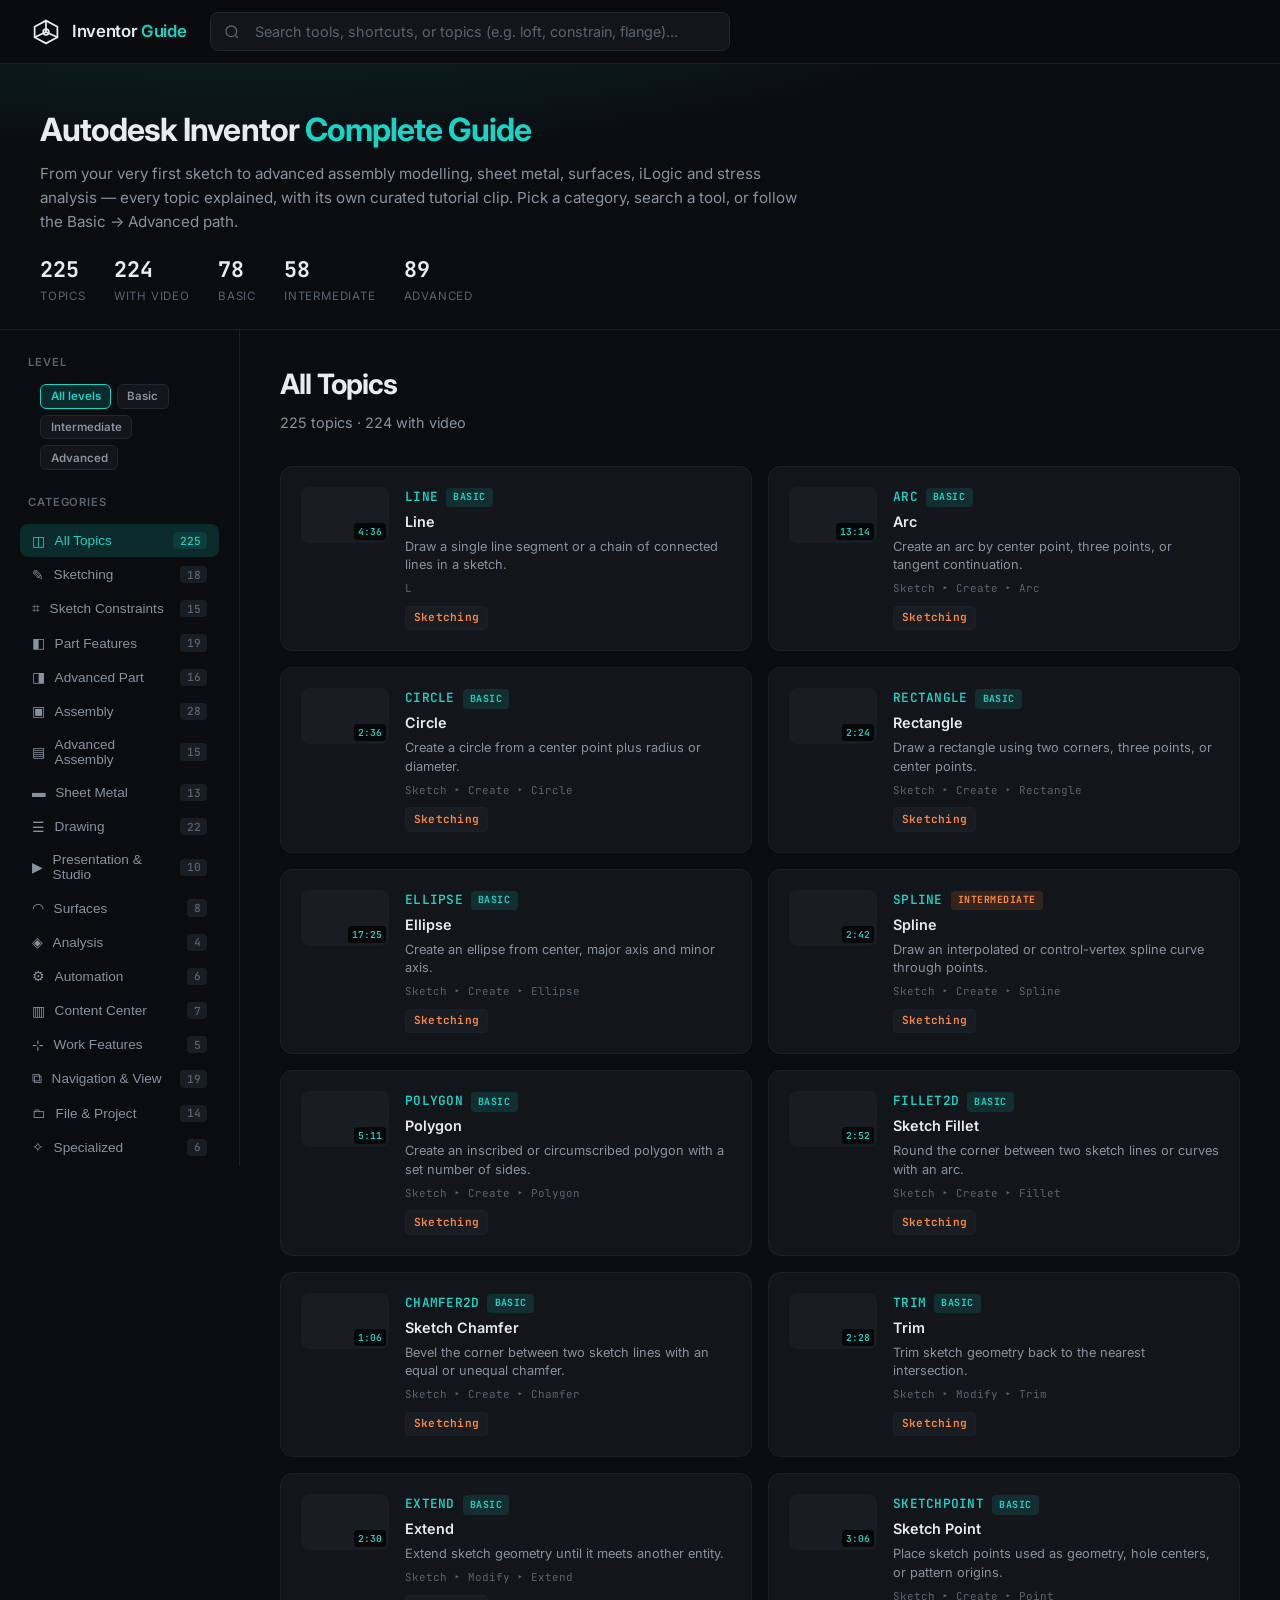
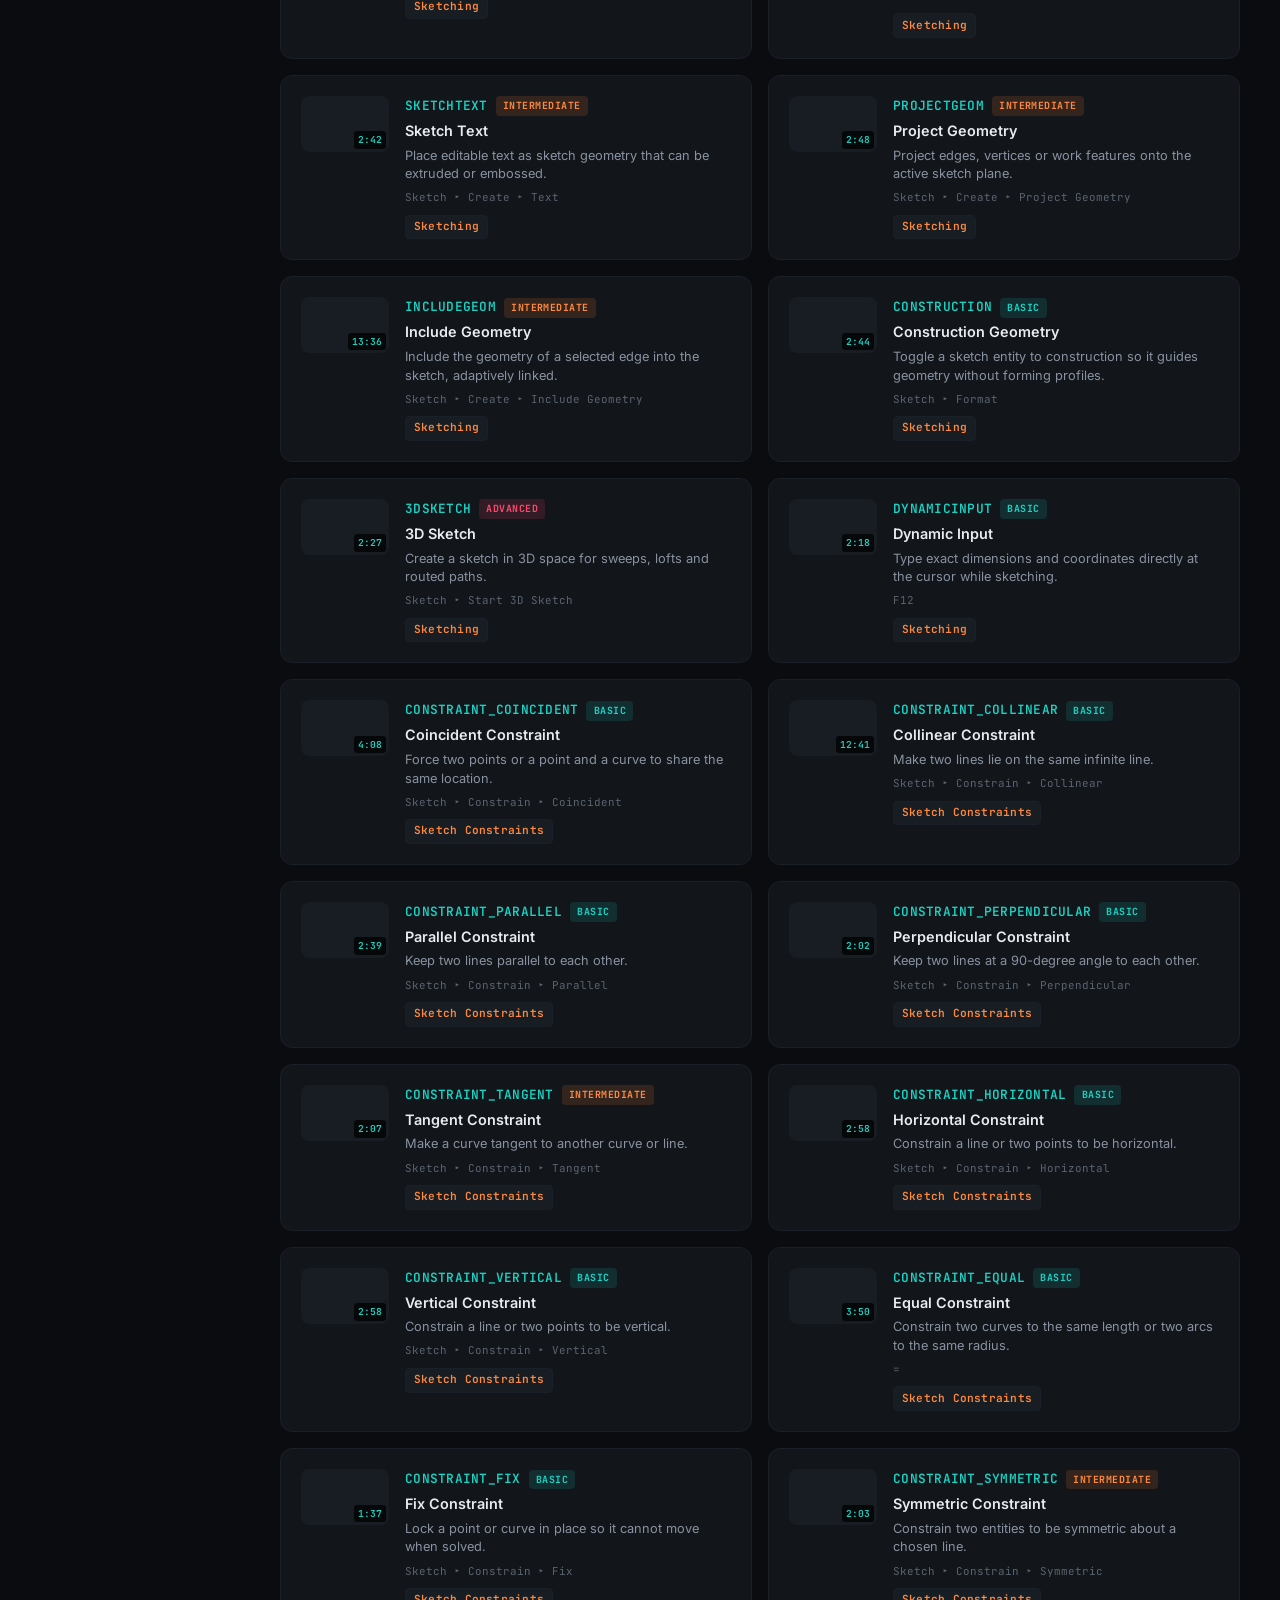
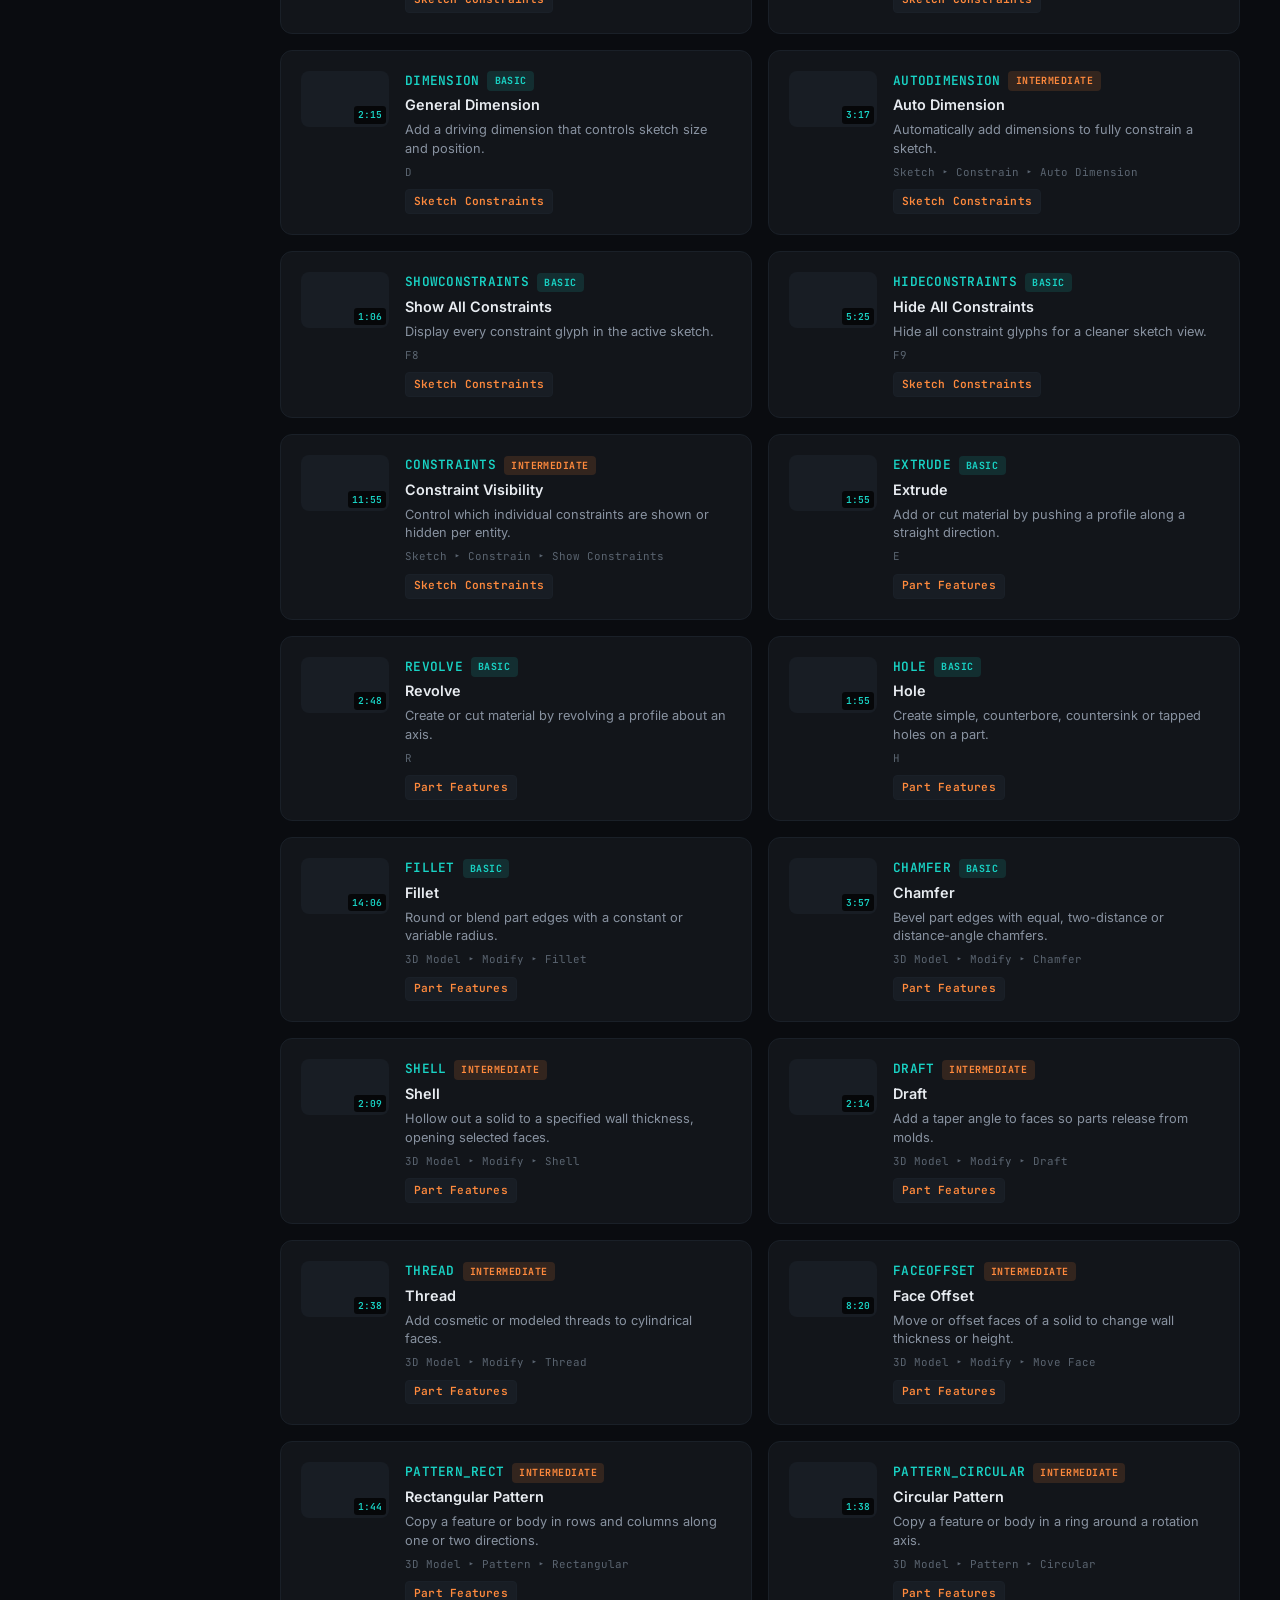
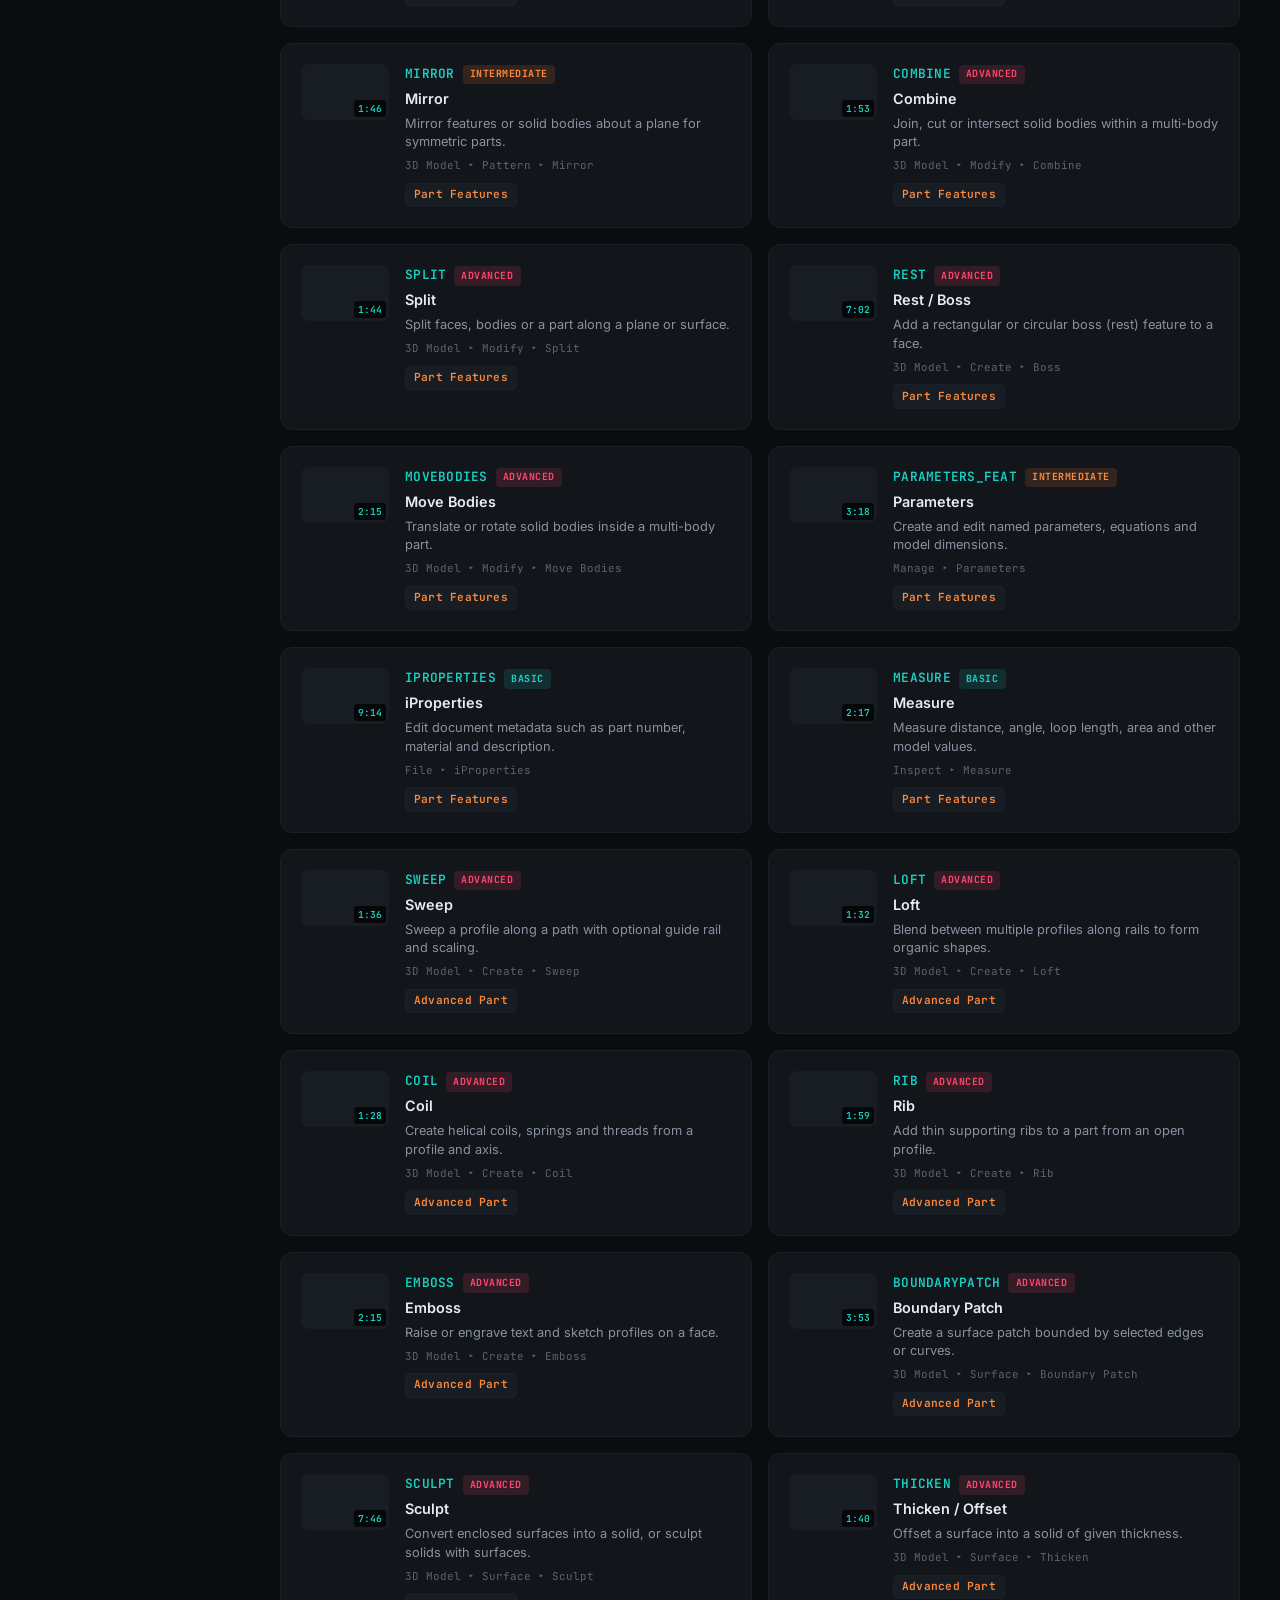
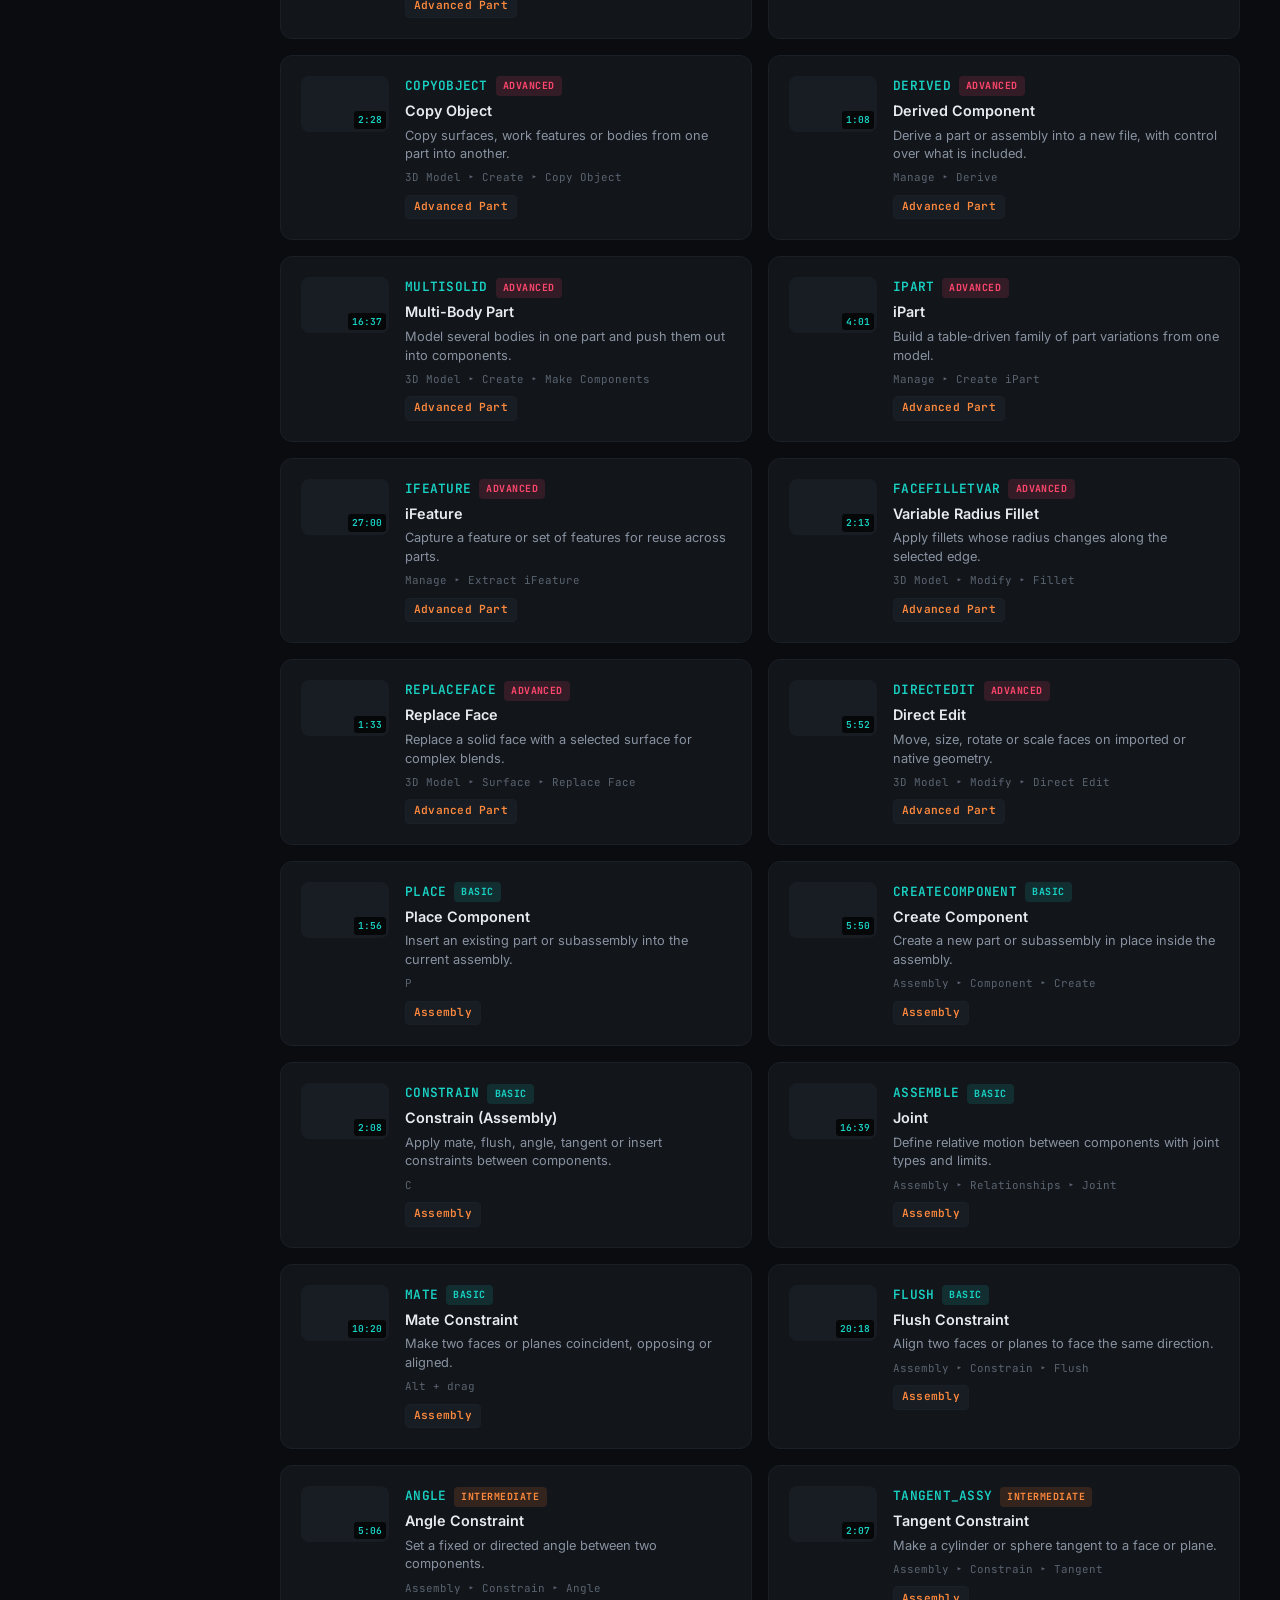
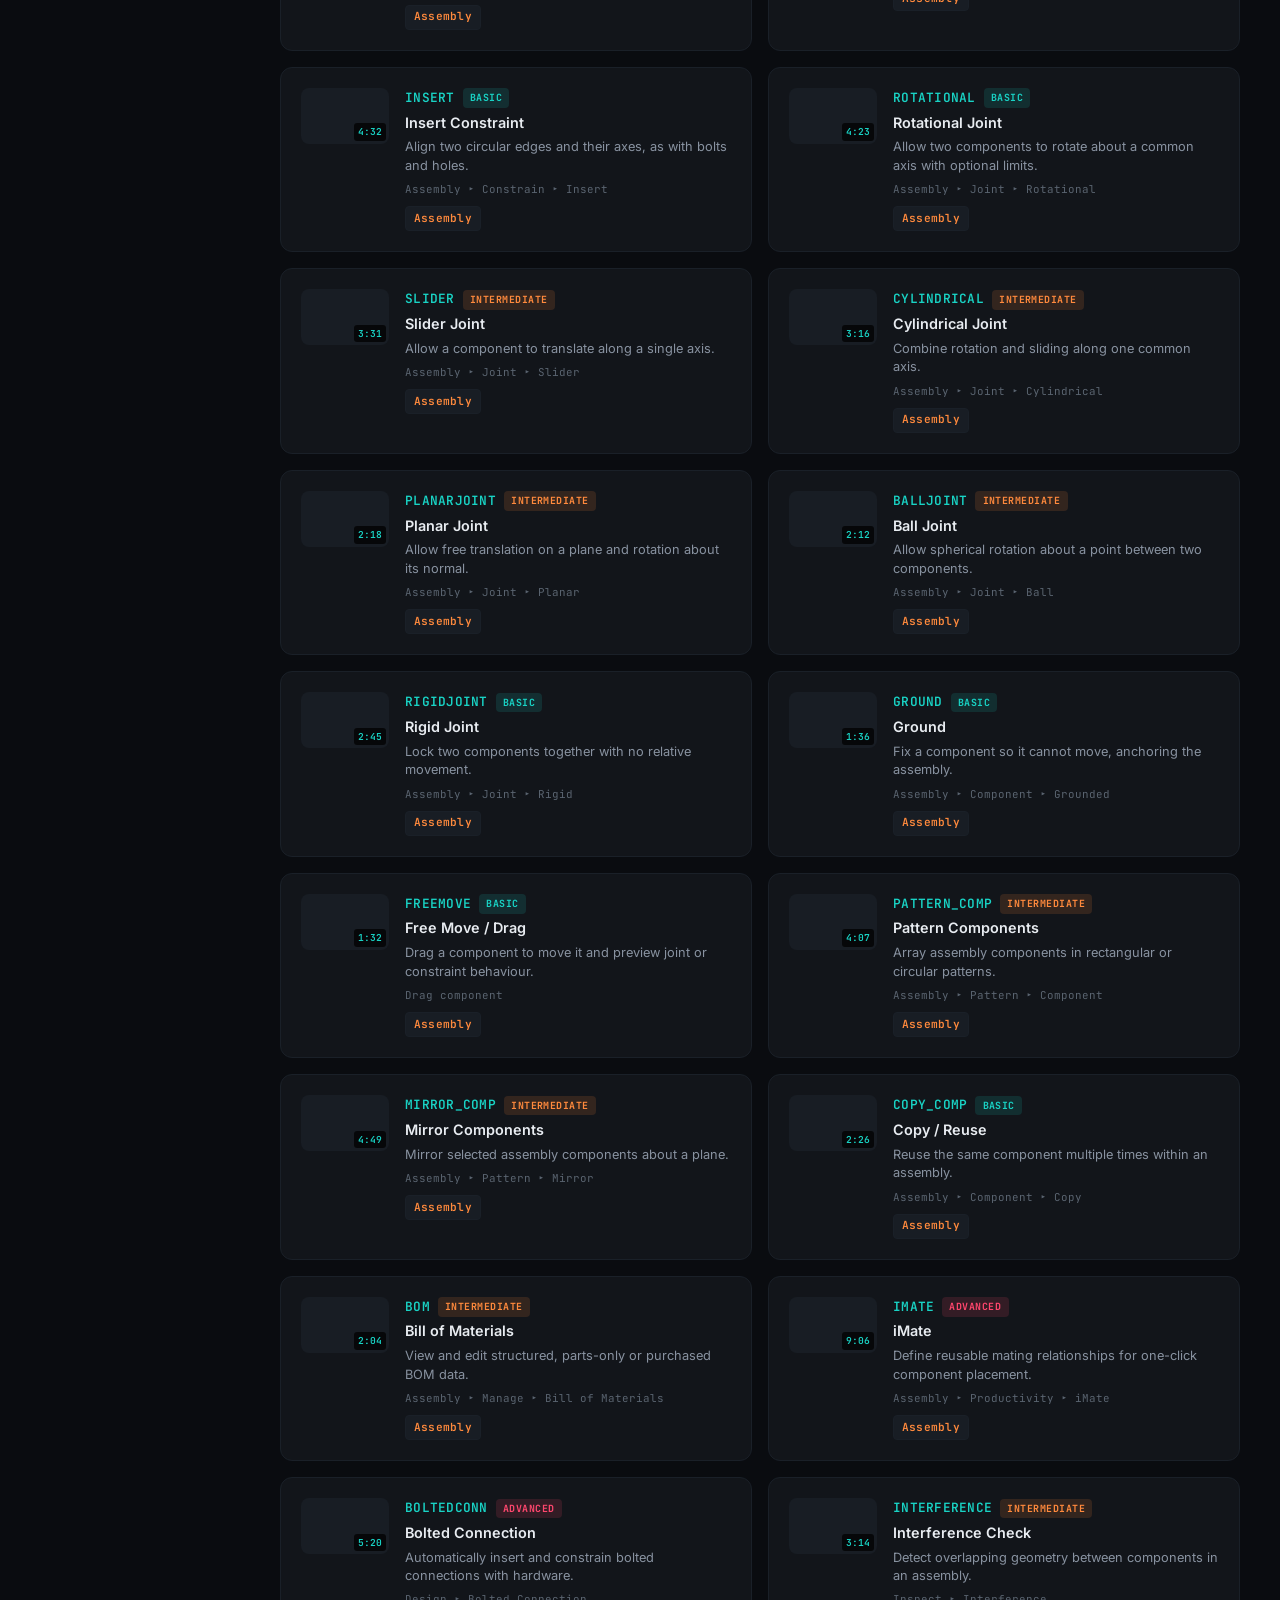
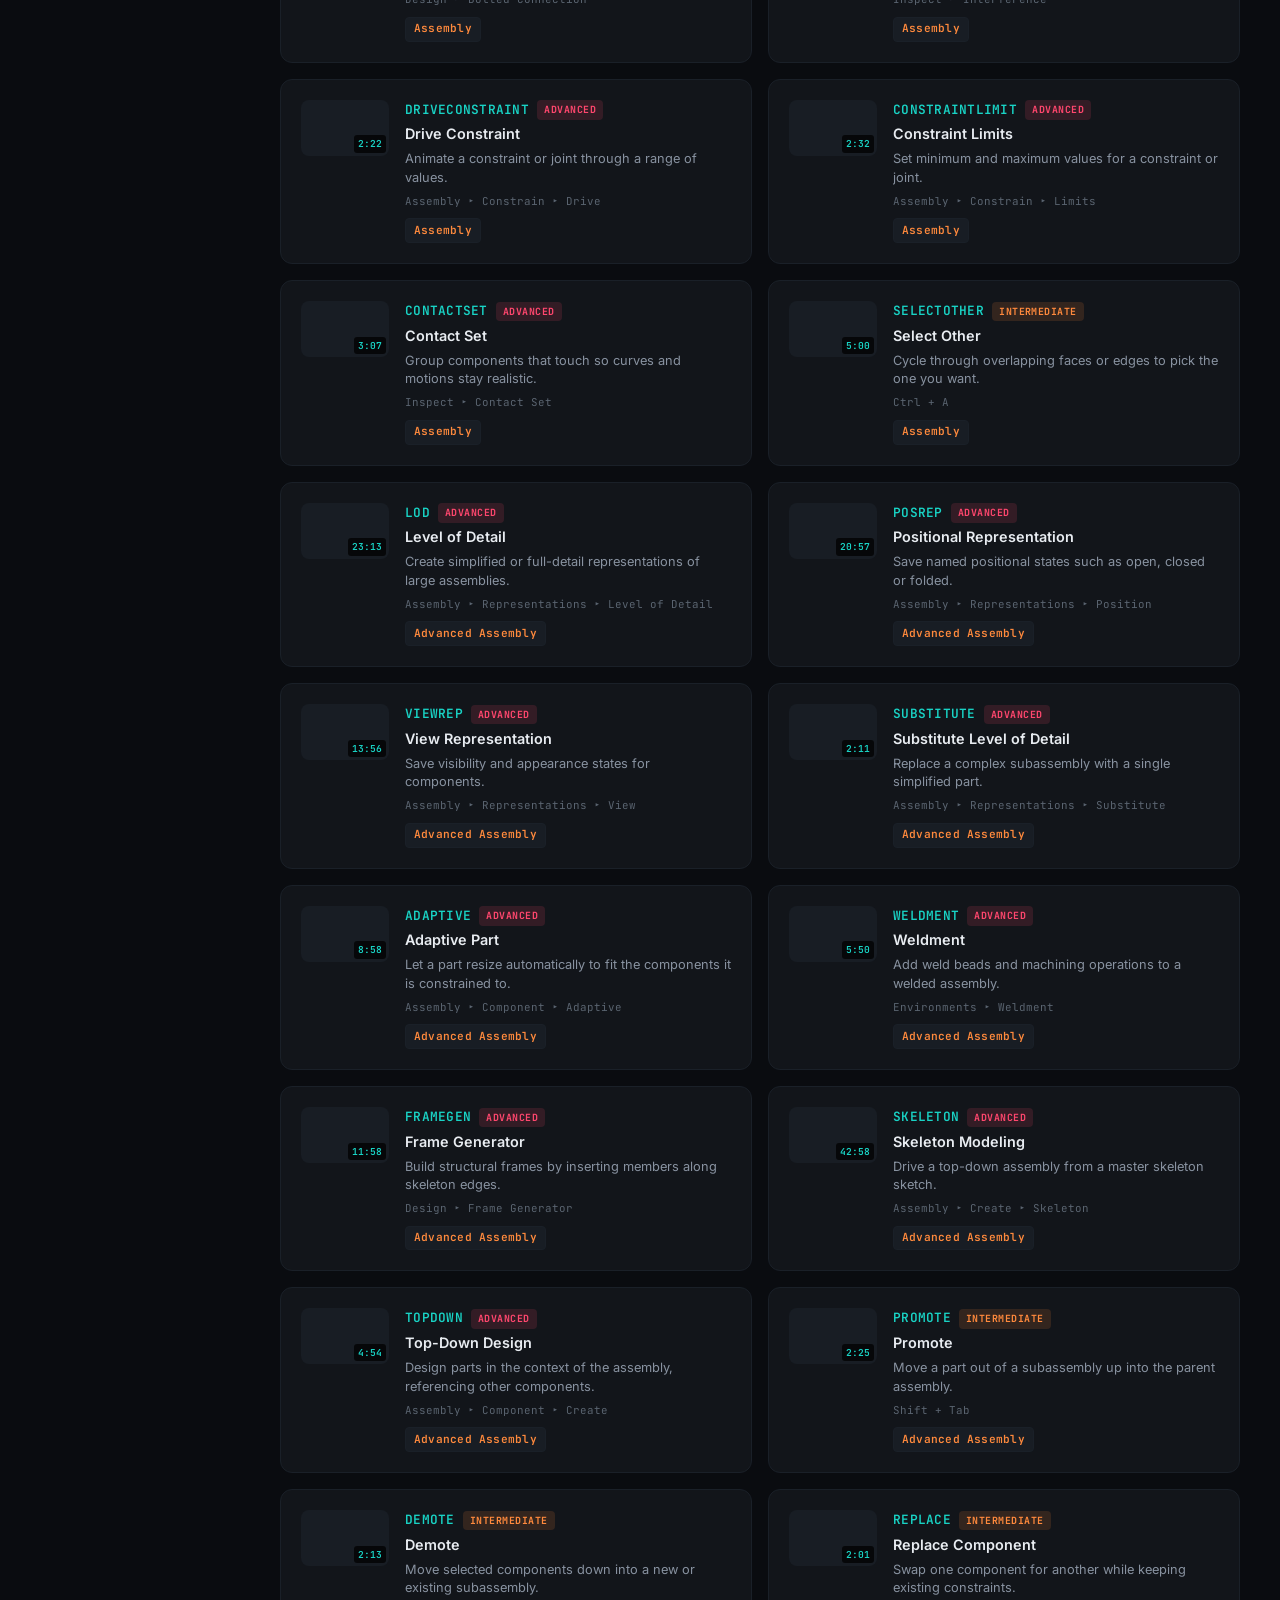
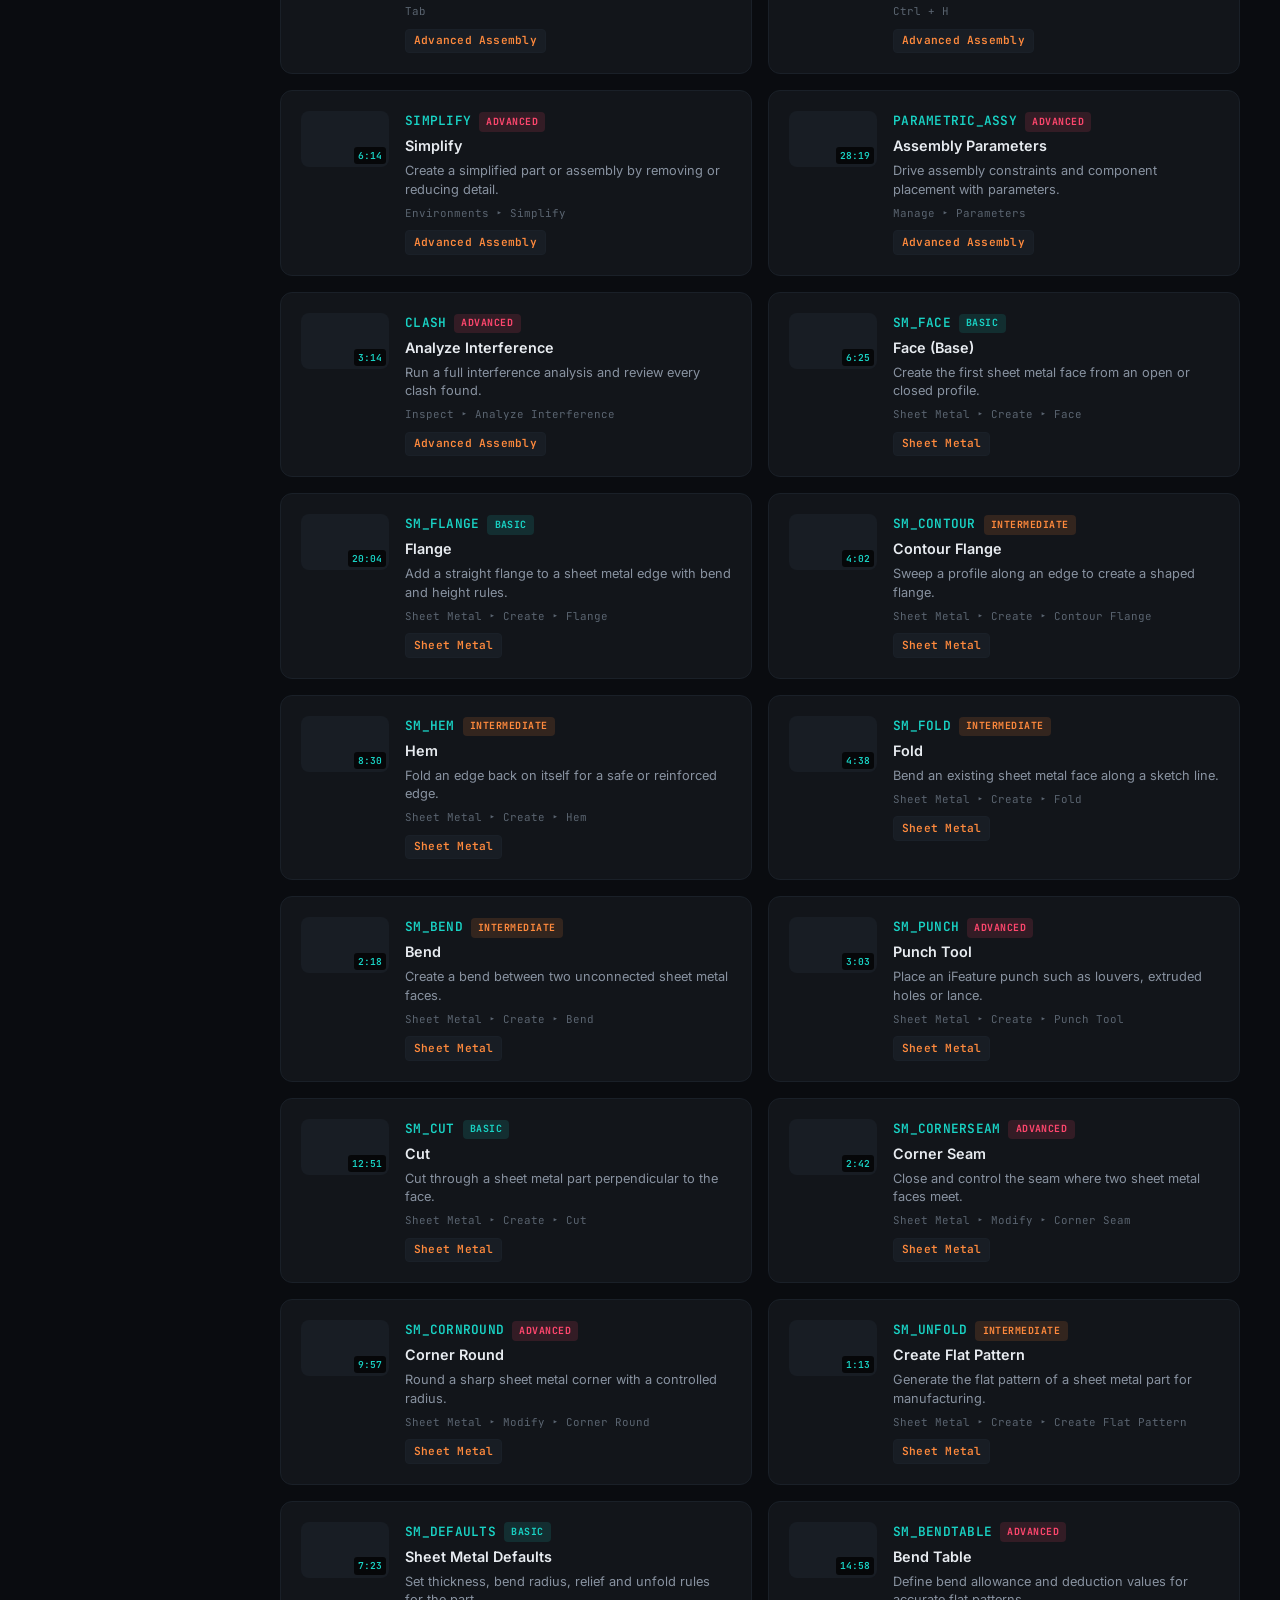
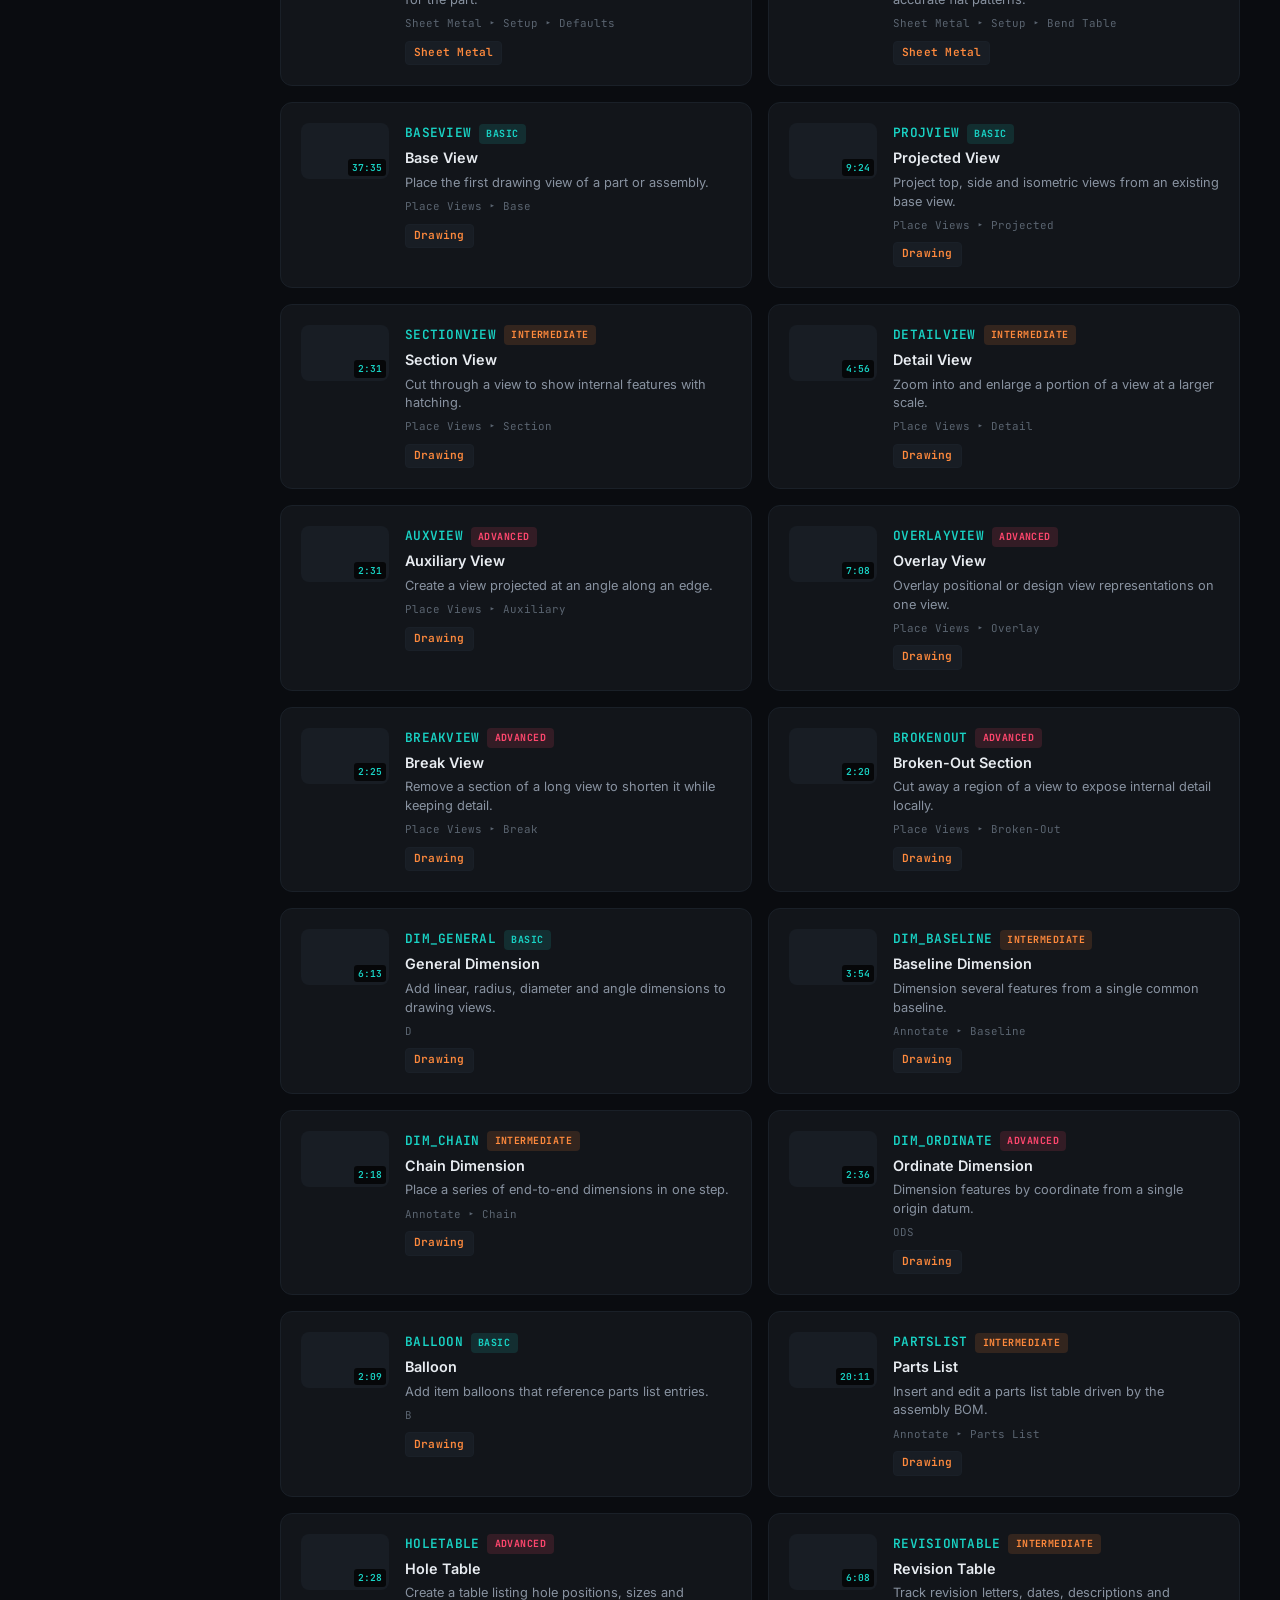
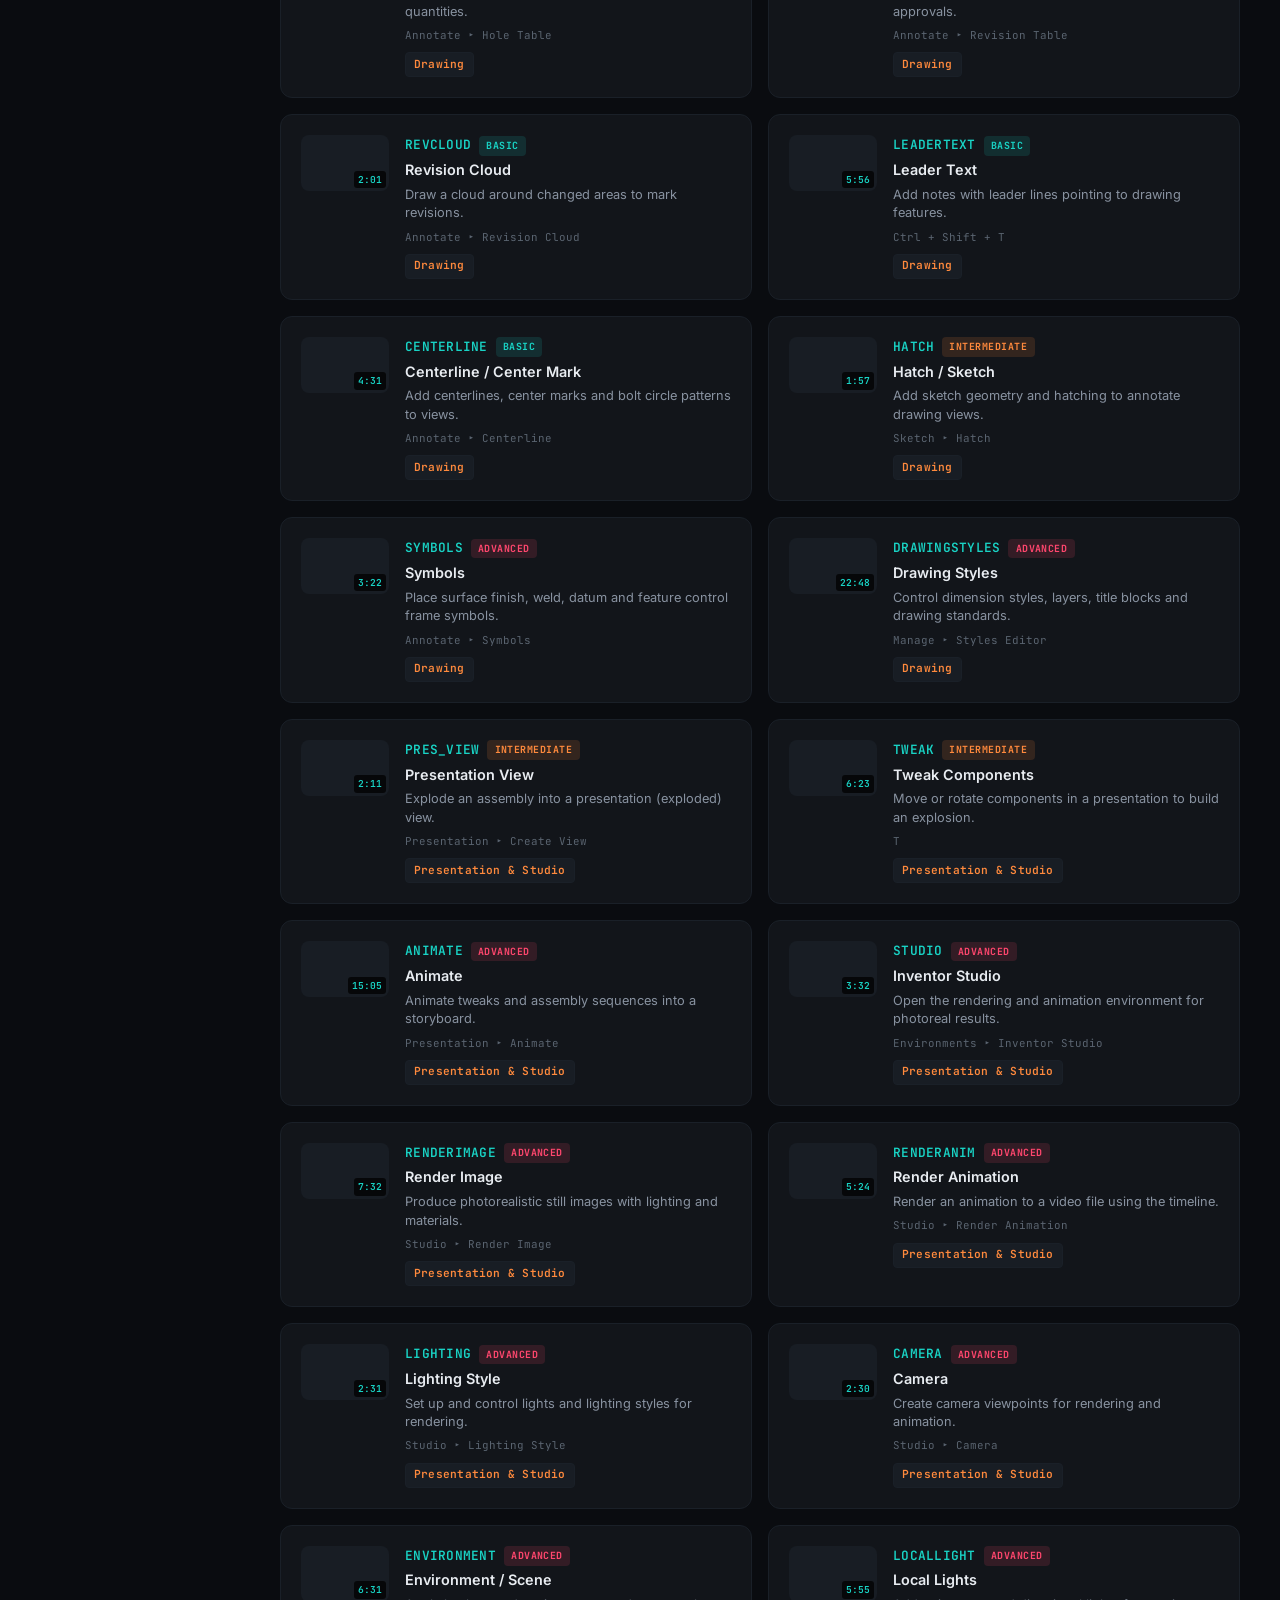
==== index.html @ 13e94a68 "Initial commit: Autodesk Inventor Complete Guide (225 topics, 224 with curated clips)" ====
<!DOCTYPE html>
<html lang="en">
<head>
<meta charset="UTF-8">
<meta name="viewport" content="width=device-width, initial-scale=1.0">
<title>Autodesk Inventor Guide — Complete Tutorial &amp; Command Reference</title>
<meta name="description" content="A complete Autodesk Inventor guide: sketching, part modelling, advanced features, assembly, sheet metal, drawings, surfaces, iLogic and more — every topic with its own curated tutorial video.">
<link rel="preconnect" href="https://fonts.googleapis.com">
<link rel="preconnect" href="https://fonts.gstatic.com" crossorigin>
<link href="https://fonts.googleapis.com/css2?family=Inter:wght@300;400;500;600;700&family=JetBrains+Mono:wght@400;500;600&display=swap" rel="stylesheet">
<style>

:root {
  --bg: #0a0c10;
  --surface: #12151a;
  --surface-2: #181d24;
  --surface-hover: #1e242c;
  --border: #1f2730;
  --border-subtle: #1a2028;
  --text: #e8ecf1;
  --text-secondary: #8892a0;
  --text-muted: #5a6470;
  --accent: #19d3c5;
  --accent-dim: #12b3a8;
  --accent-glow: rgba(25, 211, 197, 0.15);
  --orange: #ff8a3d;
  --orange-dim: #cc7f16;
  --orange-glow: rgba(255, 159, 28, 0.12);
  --radius: 12px;
  --radius-sm: 8px;
  --radius-lg: 16px;
  --shadow: 0 4px 24px rgba(0, 0, 0, 0.4);
  --shadow-lg: 0 8px 40px rgba(0, 0, 0, 0.5);
  --font-mono: 'JetBrains Mono', monospace;
  --font-sans: 'Inter', -apple-system, sans-serif;
  --transition: cubic-bezier(0.4, 0, 0.2, 1);
}

*, *::before, *::after { box-sizing: border-box; margin: 0; padding: 0; }

html { scroll-behavior: smooth; }

body {
  font-family: var(--font-sans);
  background: var(--bg);
  color: var(--text);
  line-height: 1.6;
  -webkit-font-smoothing: antialiased;
  -moz-osx-font-smoothing: grayscale;
  overflow-x: hidden;
}

/* Scrollbar */
::-webkit-scrollbar { width: 6px; }
::-webkit-scrollbar-track { background: var(--bg); }
::-webkit-scrollbar-thumb { background: var(--border); border-radius: 3px; }
::-webkit-scrollbar-thumb:hover { background: var(--text-muted); }

/* Header */
.header {
  position: sticky;
  top: 0;
  z-index: 100;
  background: rgba(10, 12, 16, 0.85);
  backdrop-filter: blur(16px);
  -webkit-backdrop-filter: blur(16px);
  border-bottom: 1px solid var(--border-subtle);
  padding: 0 2rem;
  height: 64px;
  display: flex;
  align-items: center;
  gap: 1.5rem;
}

.header-brand {
  display: flex;
  align-items: center;
  gap: 0.75rem;
  text-decoration: none;
  color: var(--text);
  font-weight: 600;
  font-size: 1.05rem;
  letter-spacing: -0.02em;
  white-space: nowrap;
}

.header-brand svg {
  width: 28px;
  height: 28px;
  flex-shrink: 0;
}

.header-brand .accent { color: var(--accent); }

.header-search {
  flex: 1;
  max-width: 520px;
  position: relative;
}

.header-search input {
  width: 100%;
  padding: 0.6rem 1rem 0.6rem 2.75rem;
  background: var(--surface);
  border: 1px solid var(--border);
  border-radius: var(--radius-sm);
  color: var(--text);
  font-family: var(--font-sans);
  font-size: 0.9rem;
  outline: none;
  transition: border-color 0.2s var(--transition), box-shadow 0.2s var(--transition);
}

.header-search input::placeholder { color: var(--text-muted); }

.header-search input:focus {
  border-color: var(--accent);
  box-shadow: 0 0 0 3px var(--accent-glow);
}

.header-search svg {
  position: absolute;
  left: 0.85rem;
  top: 50%;
  transform: translateY(-50%);
  width: 16px;
  height: 16px;
  color: var(--text-muted);
  pointer-events: none;
}

/* Progress bar */
.progress-bar {
  position: fixed;
  top: 64px;
  left: 0;
  height: 2px;
  background: linear-gradient(90deg, var(--accent), var(--orange));
  z-index: 99;
  transition: width 0.1s linear;
  border-radius: 0 1px 1px 0;
}

/* Layout */
.layout {
  display: flex;
  min-height: calc(100vh - 64px);
}

/* Sidebar */
.sidebar {
  width: 240px;
  flex-shrink: 0;
  border-right: 1px solid var(--border-subtle);
  padding: 1.5rem 0;
  position: sticky;
  top: 64px;
  height: calc(100vh - 64px);
  overflow-y: auto;
}

.sidebar-section {
  padding: 0 1.25rem;
  margin-bottom: 1.5rem;
}

.sidebar-title {
  font-size: 0.7rem;
  font-weight: 600;
  text-transform: uppercase;
  letter-spacing: 0.08em;
  color: var(--text-muted);
  margin-bottom: 0.75rem;
  padding-left: 0.5rem;
}

.sidebar-list {
  list-style: none;
  display: flex;
  flex-direction: column;
  gap: 1px;
}

.sidebar-link {
  display: flex;
  align-items: center;
  gap: 0.6rem;
  padding: 0.5rem 0.75rem;
  border-radius: var(--radius-sm);
  text-decoration: none;
  color: var(--text-secondary);
  font-size: 0.85rem;
  font-weight: 500;
  cursor: pointer;
  transition: color 0.15s, background 0.15s;
  border: none;
  background: none;
  width: 100%;
  text-align: left;
}

.sidebar-link:hover { color: var(--text); background: var(--surface); }
.sidebar-link.active { color: var(--accent); background: var(--accent-glow); }
.sidebar-link .count {
  margin-left: auto;
  font-size: 0.7rem;
  color: var(--text-muted);
  background: var(--surface-2);
  padding: 0.1rem 0.4rem;
  border-radius: 4px;
  font-family: var(--font-mono);
}

.sidebar-link.active .count { background: rgba(25, 211, 197, 0.1); color: var(--accent); }

/* Main content */
.main {
  flex: 1;
  padding: 2rem 2.5rem 4rem;
  max-width: 1400px;
}

.section-header {
  margin-bottom: 2rem;
}

.section-title {
  font-size: 1.75rem;
  font-weight: 700;
  letter-spacing: -0.03em;
  color: var(--text);
  margin-bottom: 0.25rem;
}

.section-subtitle {
  color: var(--text-secondary);
  font-size: 0.9rem;
}

/* Command grid */
.command-grid {
  display: grid;
  grid-template-columns: repeat(auto-fill, minmax(340px, 1fr));
  gap: 1rem;
}

/* Command card */
.card {
  background: var(--surface);
  border: 1px solid var(--border-subtle);
  border-radius: var(--radius);
  padding: 1.25rem;
  display: flex;
  align-items: flex-start;
  gap: 1rem;
  transition: border-color 0.2s var(--transition), box-shadow 0.2s var(--transition), transform 0.2s var(--transition);
  position: relative;
  overflow: hidden;
}

.card:hover {
  border-color: var(--border);
  box-shadow: var(--shadow);
  transform: translateY(-2px);
}

.card-thumb {
  width: 88px;
  height: 56px;
  border-radius: var(--radius-sm);
  flex-shrink: 0;
  position: relative;
  overflow: hidden;
  background: var(--surface-2);
  cursor: pointer;
  transition: box-shadow 0.2s;
}

.card-thumb img {
  width: 100%;
  height: 100%;
  object-fit: cover;
  opacity: 0.85;
  transition: opacity 0.2s, transform 0.3s;
}

.card:hover .card-thumb img { opacity: 1; transform: scale(1.05); }

.card-thumb .play-overlay {
  position: absolute;
  inset: 0;
  display: flex;
  align-items: center;
  justify-content: center;
  background: rgba(0, 0, 0, 0.4);
  opacity: 0;
  transition: opacity 0.2s;
}

.card-thumb:hover .play-overlay { opacity: 1; }

.card-thumb .play-overlay svg {
  width: 22px;
  height: 22px;
  color: white;
  filter: drop-shadow(0 2px 4px rgba(0,0,0,0.3));
}

.card-thumb .clip-time {
  position: absolute;
  bottom: 3px;
  right: 3px;
  background: rgba(0, 0, 0, 0.75);
  color: var(--accent);
  font-family: var(--font-mono);
  font-size: 0.6rem;
  padding: 1px 4px;
  border-radius: 3px;
  font-weight: 600;
}

/* No-clip state: honest placeholder instead of a mismatched video */
.card-thumb.no-video {
  cursor: pointer;
  border: 1px dashed var(--border);
  background: repeating-linear-gradient(45deg, var(--surface-2), var(--surface-2) 5px, var(--surface) 5px, var(--surface) 10px);
}

.card-thumb .no-clip {
  position: absolute;
  inset: 0;
  display: flex;
  flex-direction: column;
  align-items: center;
  justify-content: center;
  gap: 2px;
  color: var(--text-muted);
  font-size: 0.55rem;
  font-weight: 600;
  letter-spacing: 0.03em;
  text-transform: uppercase;
  transition: color 0.2s;
}

.card-thumb.no-video:hover .no-clip { color: var(--accent); }

.card-thumb .no-clip svg {
  width: 15px;
  height: 15px;
  opacity: 0.75;
}

.card-body { flex: 1; min-width: 0; }

.card-cmd {
  font-family: var(--font-mono);
  font-size: 0.8rem;
  font-weight: 600;
  color: var(--accent);
  letter-spacing: 0.02em;
  margin-bottom: 0.15rem;
}

.card-name {
  font-size: 0.9rem;
  font-weight: 600;
  color: var(--text);
  margin-bottom: 0.3rem;
}

.card-desc {
  font-size: 0.8rem;
  color: var(--text-secondary);
  line-height: 1.45;
  display: -webkit-box;
  -webkit-line-clamp: 2;
  -webkit-box-orient: vertical;
  overflow: hidden;
}

.card-key {
  display: inline-flex;
  align-items: center;
  gap: 0.3rem;
  margin-top: 0.5rem;
}

.key-badge {
  font-family: var(--font-mono);
  font-size: 0.7rem;
  font-weight: 600;
  background: var(--surface-2);
  color: var(--orange);
  padding: 0.15rem 0.5rem;
  border-radius: 4px;
  border: 1px solid var(--border-subtle);
  letter-spacing: 0.02em;
}

.card-copy {
  position: absolute;
  top: 0.75rem;
  right: 0.75rem;
  width: 28px;
  height: 28px;
  border-radius: 50%;
  border: 1px solid var(--border);
  background: var(--surface-2);
  color: var(--text-muted);
  cursor: pointer;
  display: flex;
  align-items: center;
  justify-content: center;
  opacity: 0;
  transition: opacity 0.2s, color 0.2s, background 0.2s;
}

.card:hover .card-copy { opacity: 1; }
.card-copy:hover { color: var(--accent); background: var(--accent-glow); border-color: var(--accent-dim); }
.card-copy svg { width: 13px; height: 13px; }
.card-copy.copied { color: var(--accent); border-color: var(--accent); }

/* Modal */
.modal-overlay {
  position: fixed;
  inset: 0;
  z-index: 1000;
  background: rgba(0, 0, 0, 0.8);
  backdrop-filter: blur(8px);
  -webkit-backdrop-filter: blur(8px);
  display: flex;
  align-items: center;
  justify-content: center;
  padding: 2rem;
  opacity: 0;
  pointer-events: none;
  transition: opacity 0.3s var(--transition);
}

.modal-overlay.open { opacity: 1; pointer-events: all; }

.modal {
  background: var(--surface);
  border: 1px solid var(--border);
  border-radius: var(--radius-lg);
  width: 100%;
  max-width: 800px;
  overflow: hidden;
  box-shadow: var(--shadow-lg);
  transform: scale(0.95);
  transition: transform 0.3s var(--transition);
}

.modal-overlay.open .modal { transform: scale(1); }

.modal-video {
  position: relative;
  width: 100%;
  padding-top: 56.25%;
  background: #000;
}

.modal-video iframe {
  position: absolute;
  inset: 0;
  width: 100%;
  height: 100%;
  border: none;
}

.modal-info {
  padding: 1.25rem 1.5rem;
  display: flex;
  align-items: flex-start;
  justify-content: space-between;
  gap: 1rem;
}

.modal-info-text { flex: 1; }
.modal-info-cmd {
  font-family: var(--font-mono);
  font-size: 0.85rem;
  font-weight: 600;
  color: var(--accent);
  margin-bottom: 0.15rem;
}
.modal-info-name { font-size: 1.1rem; font-weight: 700; color: var(--text); }
.modal-info-time { font-size: 0.8rem; color: var(--text-secondary); margin-top: 0.25rem; font-family: var(--font-mono); }

.modal-close {
  width: 36px;
  height: 36px;
  border-radius: 50%;
  border: 1px solid var(--border);
  background: var(--surface-2);
  color: var(--text-secondary);
  cursor: pointer;
  display: flex;
  align-items: center;
  justify-content: center;
  flex-shrink: 0;
  transition: color 0.2s, background 0.2s;
}
.modal-close:hover { color: var(--text); background: var(--border); }
.modal-close svg { width: 16px; height: 16px; }

/* Empty state */
.empty-state {
  text-align: center;
  padding: 4rem 2rem;
  color: var(--text-muted);
}

.empty-state svg { width: 48px; height: 48px; margin-bottom: 1rem; opacity: 0.4; }

/* Toast */
.toast {
  position: fixed;
  bottom: 2rem;
  left: 50%;
  transform: translateX(-50%) translateY(20px);
  background: var(--surface-2);
  border: 1px solid var(--border);
  color: var(--text);
  padding: 0.6rem 1.25rem;
  border-radius: var(--radius);
  font-size: 0.85rem;
  font-weight: 500;
  box-shadow: var(--shadow);
  z-index: 2000;
  opacity: 0;
  pointer-events: none;
  transition: opacity 0.25s, transform 0.25s;
  white-space: nowrap;
}

.toast.show { opacity: 1; transform: translateX(-50%) translateY(0); }
.toast .toast-accent { color: var(--accent); font-family: var(--font-mono); font-weight: 600; }

/* Responsive */
@media (max-width: 900px) {
  .layout { flex-direction: column; }
  .sidebar {
    width: 100%;
    position: static;
    height: auto;
    border-right: none;
    border-bottom: 1px solid var(--border-subtle);
    padding: 1rem;
    display: flex;
    gap: 0.5rem;
    overflow-x: auto;
    flex-wrap: wrap;
  }
  .sidebar-section { padding: 0; margin-bottom: 0; }
  .sidebar-title { display: none; }
  .sidebar-list { flex-direction: row; gap: 0.4rem; }
  .sidebar-link { white-space: nowrap; padding: 0.4rem 0.7rem; }
  .main { padding: 1.5rem 1rem 3rem; }
  .command-grid { grid-template-columns: 1fr; }
  .header { padding: 0 1rem; }
  .header-brand span { display: none; }
}

@media (max-width: 600px) {
  .header-search { max-width: 200px; }
  .modal-overlay { padding: 0.5rem; }
}

/* ── Inventor additions ─────────────────────────────────────── */
.header-brand .accent { color: var(--accent); }
.hero {
  padding: 2.5rem 2.5rem 1.5rem;
  border-bottom: 1px solid var(--border-subtle);
  background: radial-gradient(1200px 300px at 20% -40%, var(--accent-glow), transparent 70%);
}
.hero h1 { font-size: 2rem; font-weight: 700; letter-spacing: -0.03em; margin-bottom: .4rem; }
.hero h1 .accent { color: var(--accent); }
.hero p { color: var(--text-secondary); max-width: 760px; font-size: .95rem; }
.hero-stats { display: flex; gap: 1.75rem; margin-top: 1.1rem; flex-wrap: wrap; }
.hero-stat { display: flex; flex-direction: column; }
.hero-stat b { font-size: 1.35rem; font-weight: 700; color: var(--text); font-family: var(--font-mono); }
.hero-stat span { font-size: .72rem; text-transform: uppercase; letter-spacing: .07em; color: var(--text-muted); }

.level-badge {
  display: inline-block; font-size: .62rem; font-weight: 700; text-transform: uppercase;
  letter-spacing: .05em; padding: .12rem .45rem; border-radius: 4px; margin-left: .5rem;
  vertical-align: middle; font-family: var(--font-mono);
}
.level-Basic { background: rgba(25,211,197,.13); color: #19d3c5; }
.level-Intermediate { background: rgba(255,138,61,.14); color: #ff8a3d; }
.level-Advanced { background: rgba(255,71,110,.14); color: #ff476e; }

.card-key { display: flex; flex-wrap: wrap; gap: .35rem; margin-top: .5rem; }
.card-path { font-size: .68rem; color: var(--text-muted); font-family: var(--font-mono); margin-top: .35rem; }

.level-filter { display: flex; gap: .35rem; padding: 0 1.25rem; margin-bottom: 1.25rem; flex-wrap: wrap; }
.level-btn {
  font-size: .72rem; font-weight: 600; padding: .28rem .6rem; border-radius: 6px;
  border: 1px solid var(--border); background: var(--surface); color: var(--text-secondary);
  cursor: pointer; font-family: var(--font-sans);
}
.level-btn:hover { color: var(--text); border-color: var(--text-muted); }
.level-btn.active { background: var(--accent-glow); border-color: var(--accent); color: var(--accent); }

.legend { display:flex; gap:1rem; align-items:center; padding: 0 2.5rem 1.25rem; flex-wrap: wrap; font-size:.75rem; color: var(--text-muted);}
.legend .sw { width:10px; height:10px; border-radius:2px; display:inline-block; margin-right:.35rem; vertical-align:middle;}
.legend .b{background:#19d3c5;} .legend .i{background:#ff8a3d;} .legend .a{background:#ff476e;}

</style>
</head>
<body>

<div class="progress-bar" id="progressBar"></div>

<header class="header">
  <a class="header-brand" href="#">
    <svg viewBox="0 0 32 32" fill="none" stroke="currentColor" stroke-width="2" stroke-linecap="round" stroke-linejoin="round">
      <path d="M16 3 29 10v12L16 29 3 22V10z"/>
      <path d="M16 3v13l13 6M16 16 3 22"/>
      <circle cx="16" cy="16" r="3.2"/>
    </svg>
    <span>Inventor <span class="accent">Guide</span></span>
  </a>
  <div class="header-search">
    <svg viewBox="0 0 24 24" fill="none" stroke="currentColor" stroke-width="2"><circle cx="11" cy="11" r="8"/><path d="m21 21-4.35-4.35"/></svg>
    <input type="text" id="searchInput" placeholder="Search tools, shortcuts, or topics (e.g. loft, constrain, flange)...">
  </div>
</header>

<section class="hero">
  <h1>Autodesk Inventor <span class="accent">Complete Guide</span></h1>
  <p>From your very first sketch to advanced assembly modelling, sheet metal, surfaces, iLogic and stress analysis — every topic explained, with its own curated tutorial clip. Pick a category, search a tool, or follow the Basic &rarr; Advanced path.</p>
  <div class="hero-stats">
    <div class="hero-stat"><b>225</b><span>Topics</span></div>
    <div class="hero-stat"><b>224</b><span>With video</span></div>
    <div class="hero-stat"><b>78</b><span>Basic</span></div>
    <div class="hero-stat"><b>58</b><span>Intermediate</span></div>
    <div class="hero-stat"><b>89</b><span>Advanced</span></div>
  </div>
</section>

<div class="layout">
  <nav class="sidebar">
    <div class="sidebar-section">
      <div class="sidebar-title">Level</div>
      <div class="level-filter" id="levelFilter"></div>
    </div>
    <div class="sidebar-section">
      <div class="sidebar-title">Categories</div>
      <ul class="sidebar-list" id="categoryList"></ul>
    </div>
  </nav>

  <main class="main">
    <div class="section-header">
      <h1 class="section-title" id="sectionTitle">All Topics</h1>
      <p class="section-subtitle" id="sectionSubtitle"></p>
    </div>
    <div class="command-grid" id="commandGrid"></div>
    <div class="empty-state" id="emptyState" style="display:none">
      <svg viewBox="0 0 24 24" fill="none" stroke="currentColor" stroke-width="1.5"><circle cx="11" cy="11" r="8"/><path d="m21 21-4.35-4.35"/></svg>
      <p>No topics found matching your search.</p>
    </div>
  </main>
</div>

<div class="legend">
  <span><span class="sw b"></span>Basic — start here</span>
  <span><span class="sw i"></span>Intermediate</span>
  <span><span class="sw a"></span>Advanced</span>
  <span style="margin-left:auto">Click any card's thumbnail to play its tutorial</span>
</div>

<!-- Video Modal -->
<div class="modal-overlay" id="modalOverlay">
  <div class="modal">
    <div class="modal-video" id="modalVideo"></div>
    <div class="modal-info">
      <div class="modal-info-text">
        <div class="modal-info-cmd" id="modalCmd"></div>
        <div class="modal-info-name" id="modalName"></div>
        <div class="modal-info-time" id="modalTime"></div>
      </div>
      <button class="modal-close" id="modalClose" aria-label="Close">
        <svg viewBox="0 0 24 24" fill="none" stroke="currentColor" stroke-width="2.5"><path d="M18 6 6 18M6 6l12 12"/></svg>
      </button>
    </div>
  </div>
</div>

<div class="toast" id="toast"></div>

<script>
// ─── Command / topic database ───────────────────────────────────
const COMMANDS = [
 {
  "key": "LINE",
  "name": "Line",
  "cat": "Sketching",
  "keys": "L",
  "level": "Basic",
  "desc": "Draw a single line segment or a chain of connected lines in a sketch.",
  "v": {
   "id": "0FtQid5qDxE",
   "title": "Autodesk Inventor 2021 | How to use Line & Circle Tools | Tutorial",
   "channel": "Design Forge",
   "dur": 276
  }
 },
 {
  "key": "ARC",
  "name": "Arc",
  "cat": "Sketching",
  "keys": "Sketch ▸ Create ▸ Arc",
  "level": "Basic",
  "desc": "Create an arc by center point, three points, or tangent continuation.",
  "v": {
   "id": "Pzfao3k4-bo",
   "title": "Autodesk Inventor  Sketch part1- Line, Circle and Arc",
   "channel": "Yantrak Dal",
   "dur": 794
  }
 },
 {
  "key": "CIRCLE",
  "name": "Circle",
  "cat": "Sketching",
  "keys": "Sketch ▸ Create ▸ Circle",
  "level": "Basic",
  "desc": "Create a circle from a center point plus radius or diameter.",
  "v": {
   "id": "CjTqq9GPHbg",
   "title": "Inventor Tutorial: Howto use the Circle Tool | Video 10",
   "channel": "Nathan Nagele",
   "dur": 156
  }
 },
 {
  "key": "RECTANGLE",
  "name": "Rectangle",
  "cat": "Sketching",
  "keys": "Sketch ▸ Create ▸ Rectangle",
  "level": "Basic",
  "desc": "Draw a rectangle using two corners, three points, or center points.",
  "v": {
   "id": "hffYmwkmxI0",
   "title": "Tutorial Inventor - Rectangle",
   "channel": "Andi CAD",
   "dur": 144
  }
 },
 {
  "key": "ELLIPSE",
  "name": "Ellipse",
  "cat": "Sketching",
  "keys": "Sketch ▸ Create ▸ Ellipse",
  "level": "Basic",
  "desc": "Create an ellipse from center, major axis and minor axis.",
  "v": {
   "id": "BeakAM5LMl0",
   "title": "Generation of Conic Section || Ellipse || Autodesk Inventor Tutorial",
   "channel": "3D Parametric Solid Model Drawing",
   "dur": 1045
  }
 },
 {
  "key": "SPLINE",
  "name": "Spline",
  "cat": "Sketching",
  "keys": "Sketch ▸ Create ▸ Spline",
  "level": "Intermediate",
  "desc": "Draw an interpolated or control-vertex spline curve through points.",
  "v": {
   "id": "qj6V2aJJ0FM",
   "title": "Inventor 02-36 Drawing a Spline by Using the Spline Interpolation Tool",
   "channel": "John Bordeau",
   "dur": 162
  }
 },
 {
  "key": "POLYGON",
  "name": "Polygon",
  "cat": "Sketching",
  "keys": "Sketch ▸ Create ▸ Polygon",
  "level": "Basic",
  "desc": "Create an inscribed or circumscribed polygon with a set number of sides.",
  "v": {
   "id": "yzvHBnLMYiI",
   "title": "AUTODESK INVENTOR | #13 BASIC INTRODUCTION TO SKETCH POLYGON - USING THE FEATURE OF POLYGON",
   "channel": "RikiYuni Family",
   "dur": 311
  }
 },
 {
  "key": "FILLET2D",
  "name": "Sketch Fillet",
  "cat": "Sketching",
  "keys": "Sketch ▸ Create ▸ Fillet",
  "level": "Basic",
  "desc": "Round the corner between two sketch lines or curves with an arc.",
  "v": {
   "id": "JLtq4uZ6QhM",
   "title": "Inventor 02-34 Creating Fillets",
   "channel": "John Bordeau",
   "dur": 172
  }
 },
 {
  "key": "CHAMFER2D",
  "name": "Sketch Chamfer",
  "cat": "Sketching",
  "keys": "Sketch ▸ Create ▸ Chamfer",
  "level": "Basic",
  "desc": "Bevel the corner between two sketch lines with an equal or unequal chamfer.",
  "v": {
   "id": "VgkDOUUKeTg",
   "title": "Inventor - Sketch: Create Chamfer",
   "channel": "Kjell Eivind Helgesen",
   "dur": 66
  }
 },
 {
  "key": "TRIM",
  "name": "Trim",
  "cat": "Sketching",
  "keys": "Sketch ▸ Modify ▸ Trim",
  "level": "Basic",
  "desc": "Trim sketch geometry back to the nearest intersection.",
  "v": {
   "id": "ODBUG6SKNSw",
   "title": "Inventor 101: Sketch, Dimension, Trim and Extrude",
   "channel": "Autodesk Inventor",
   "dur": 148
  }
 },
 {
  "key": "EXTEND",
  "name": "Extend",
  "cat": "Sketching",
  "keys": "Sketch ▸ Modify ▸ Extend",
  "level": "Basic",
  "desc": "Extend sketch geometry until it meets another entity.",
  "v": {
   "id": "qnldoGA_-5s",
   "title": "Inventor 8 - Using the Trim and Extend Tool",
   "channel": "MrLustyEDU",
   "dur": 150
  }
 },
 {
  "key": "SKETCHPOINT",
  "name": "Sketch Point",
  "cat": "Sketching",
  "keys": "Sketch ▸ Create ▸ Point",
  "level": "Basic",
  "desc": "Place sketch points used as geometry, hole centers, or pattern origins.",
  "v": {
   "id": "JnoCwPOacp8",
   "title": "Why the Center Point is Important in a Sketch - Autodesk Inventor",
   "channel": "Jeff Hung",
   "dur": 186
  }
 },
 {
  "key": "SKETCHTEXT",
  "name": "Sketch Text",
  "cat": "Sketching",
  "keys": "Sketch ▸ Create ▸ Text",
  "level": "Intermediate",
  "desc": "Place editable text as sketch geometry that can be extruded or embossed.",
  "v": {
   "id": "XirTfeNyrLo",
   "title": "Inventor sketch text tool",
   "channel": "Modena OneSolve – The Future of Digitalisation",
   "dur": 162
  }
 },
 {
  "key": "PROJECTGEOM",
  "name": "Project Geometry",
  "cat": "Sketching",
  "keys": "Sketch ▸ Create ▸ Project Geometry",
  "level": "Intermediate",
  "desc": "Project edges, vertices or work features onto the active sketch plane.",
  "v": {
   "id": "LOH5VylQOTI",
   "title": "Inventor 101: Revolve, Project Geometry and Visual Style",
   "channel": "Autodesk Inventor",
   "dur": 168
  }
 },
 {
  "key": "INCLUDEGEOM",
  "name": "Include Geometry",
  "cat": "Sketching",
  "keys": "Sketch ▸ Create ▸ Include Geometry",
  "level": "Intermediate",
  "desc": "Include the geometry of a selected edge into the sketch, adaptively linked.",
  "v": {
   "id": "2WKQMHv57lU",
   "title": "Full Project Geometry Tutorial, all Options Explained and Demonstrated!",
   "channel": "Neil Cross",
   "dur": 816
  }
 },
 {
  "key": "CONSTRUCTION",
  "name": "Construction Geometry",
  "cat": "Sketching",
  "keys": "Sketch ▸ Format",
  "level": "Basic",
  "desc": "Toggle a sketch entity to construction so it guides geometry without forming profiles.",
  "v": {
   "id": "Henuk4I-elE",
   "title": "Using Construction Geometry in Autodesk Inventor",
   "channel": "KETIV Technologies",
   "dur": 164
  }
 },
 {
  "key": "3DSKETCH",
  "name": "3D Sketch",
  "cat": "Sketching",
  "keys": "Sketch ▸ Start 3D Sketch",
  "level": "Advanced",
  "desc": "Create a sketch in 3D space for sweeps, lofts and routed paths.",
  "v": {
   "id": "TLWCfaV9EMw",
   "title": "Quick Tip: 3D Sketching, Sweep and Mirror",
   "channel": "Autodesk Inventor",
   "dur": 147
  }
 },
 {
  "key": "DYNAMICINPUT",
  "name": "Dynamic Input",
  "cat": "Sketching",
  "keys": "F12",
  "level": "Basic",
  "desc": "Type exact dimensions and coordinates directly at the cursor while sketching.",
  "v": {
   "id": "vWfZ5lw5uv8",
   "title": "Inventor's Dynamic Input",
   "channel": "Design & Motion.net",
   "dur": 138
  }
 },
 {
  "key": "CONSTRAINT_COINCIDENT",
  "name": "Coincident Constraint",
  "cat": "Sketch Constraints",
  "keys": "Sketch ▸ Constrain ▸ Coincident",
  "level": "Basic",
  "desc": "Force two points or a point and a curve to share the same location.",
  "v": {
   "id": "APAasiZK6mk",
   "title": "The Coincident Constraint | Design Drafting with S.Henderson",
   "channel": "Shelby Henderson",
   "dur": 248
  }
 },
 {
  "key": "CONSTRAINT_COLLINEAR",
  "name": "Collinear Constraint",
  "cat": "Sketch Constraints",
  "keys": "Sketch ▸ Constrain ▸ Collinear",
  "level": "Basic",
  "desc": "Make two lines lie on the same infinite line.",
  "v": {
   "id": "tQifHcMuKPg",
   "title": "Collinear Sketch Constraint - Autodesk Inventor 2025",
   "channel": "Fully Constrained",
   "dur": 761
  }
 },
 {
  "key": "CONSTRAINT_PARALLEL",
  "name": "Parallel Constraint",
  "cat": "Sketch Constraints",
  "keys": "Sketch ▸ Constrain ▸ Parallel",
  "level": "Basic",
  "desc": "Keep two lines parallel to each other.",
  "v": {
   "id": "XZqz8m93iJE",
   "title": "The Parallel Constraint | Design Drafting with S.Henderson",
   "channel": "Shelby Henderson",
   "dur": 159
  }
 },
 {
  "key": "CONSTRAINT_PERPENDICULAR",
  "name": "Perpendicular Constraint",
  "cat": "Sketch Constraints",
  "keys": "Sketch ▸ Constrain ▸ Perpendicular",
  "level": "Basic",
  "desc": "Keep two lines at a 90-degree angle to each other.",
  "v": {
   "id": "y698hdJj7ng",
   "title": "The Perpendicular Constraint | Design Drafting with S.Henderson",
   "channel": "Shelby Henderson",
   "dur": 122
  }
 },
 {
  "key": "CONSTRAINT_TANGENT",
  "name": "Tangent Constraint",
  "cat": "Sketch Constraints",
  "keys": "Sketch ▸ Constrain ▸ Tangent",
  "level": "Intermediate",
  "desc": "Make a curve tangent to another curve or line.",
  "v": {
   "id": "NpGaP55a9Z0",
   "title": "Quick Tip - Tangent Constraint",
   "channel": "Autodesk Inventor",
   "dur": 127
  }
 },
 {
  "key": "CONSTRAINT_HORIZONTAL",
  "name": "Horizontal Constraint",
  "cat": "Sketch Constraints",
  "keys": "Sketch ▸ Constrain ▸ Horizontal",
  "level": "Basic",
  "desc": "Constrain a line or two points to be horizontal.",
  "v": {
   "id": "D-7DrKDjfyM",
   "title": "CAD Tutorial 02.8 Horizontal Vertical Constraint",
   "channel": "Makers Bench",
   "dur": 178
  }
 },
 {
  "key": "CONSTRAINT_VERTICAL",
  "name": "Vertical Constraint",
  "cat": "Sketch Constraints",
  "keys": "Sketch ▸ Constrain ▸ Vertical",
  "level": "Basic",
  "desc": "Constrain a line or two points to be vertical.",
  "v": {
   "id": "D-7DrKDjfyM",
   "title": "CAD Tutorial 02.8 Horizontal Vertical Constraint",
   "channel": "Makers Bench",
   "dur": 178
  }
 },
 {
  "key": "CONSTRAINT_EQUAL",
  "name": "Equal Constraint",
  "cat": "Sketch Constraints",
  "keys": "=",
  "level": "Basic",
  "desc": "Constrain two curves to the same length or two arcs to the same radius.",
  "v": {
   "id": "xF-E4y22vEI",
   "title": "Inventor Equal Constraint Tutorial",
   "channel": "Mufasu CAD",
   "dur": 230
  }
 },
 {
  "key": "CONSTRAINT_FIX",
  "name": "Fix Constraint",
  "cat": "Sketch Constraints",
  "keys": "Sketch ▸ Constrain ▸ Fix",
  "level": "Basic",
  "desc": "Lock a point or curve in place so it cannot move when solved.",
  "v": {
   "id": "Oeh9Bua8pDo",
   "title": "Inventor 03-10  Fix Constraint",
   "channel": "John Bordeau",
   "dur": 97
  }
 },
 {
  "key": "CONSTRAINT_SYMMETRIC",
  "name": "Symmetric Constraint",
  "cat": "Sketch Constraints",
  "keys": "Sketch ▸ Constrain ▸ Symmetric",
  "level": "Intermediate",
  "desc": "Constrain two entities to be symmetric about a chosen line.",
  "v": {
   "id": "9yJfyXxm_5k",
   "title": "Quick Tip - Symmetry Constraint",
   "channel": "Autodesk Inventor",
   "dur": 123
  }
 },
 {
  "key": "DIMENSION",
  "name": "General Dimension",
  "cat": "Sketch Constraints",
  "keys": "D",
  "level": "Basic",
  "desc": "Add a driving dimension that controls sketch size and position.",
  "v": {
   "id": "Qy-2lEZsd4s",
   "title": "Creating General Dimensions in Autodesk Inventor",
   "channel": "Between CAD Classes",
   "dur": 135
  }
 },
 {
  "key": "AUTODIMENSION",
  "name": "Auto Dimension",
  "cat": "Sketch Constraints",
  "keys": "Sketch ▸ Constrain ▸ Auto Dimension",
  "level": "Intermediate",
  "desc": "Automatically add dimensions to fully constrain a sketch.",
  "v": {
   "id": "lIVUB5lfbA8",
   "title": "Creating Fully Constrained Sketch || Dimension Tool || Autodesk Inventor Tutorial",
   "channel": "3D Parametric Solid Model Drawing",
   "dur": 197
  }
 },
 {
  "key": "SHOWCONSTRAINTS",
  "name": "Show All Constraints",
  "cat": "Sketch Constraints",
  "keys": "F8",
  "level": "Basic",
  "desc": "Display every constraint glyph in the active sketch.",
  "v": {
   "id": "JaI0LI70sUw",
   "title": "Autodesk Inventor - Viewing Constraints in the Sketch Environment",
   "channel": "CAD Video Tutorials",
   "dur": 66
  }
 },
 {
  "key": "HIDECONSTRAINTS",
  "name": "Hide All Constraints",
  "cat": "Sketch Constraints",
  "keys": "F9",
  "level": "Basic",
  "desc": "Hide all constraint glyphs for a cleaner sketch view.",
  "v": {
   "id": "Cpq0JQ-4RbQ",
   "title": "How to View, Hide or Delete Geometric Constraints | Design Drafting with S.Henderson",
   "channel": "Shelby Henderson",
   "dur": 325
  }
 },
 {
  "key": "CONSTRAINTS",
  "name": "Constraint Visibility",
  "cat": "Sketch Constraints",
  "keys": "Sketch ▸ Constrain ▸ Show Constraints",
  "level": "Intermediate",
  "desc": "Control which individual constraints are shown or hidden per entity.",
  "v": {
   "id": "BbBmHQQlsJI",
   "title": "How to Use Sketch Constraints - Autodesk Inventor",
   "channel": "Fully Constrained",
   "dur": 715
  }
 },
 {
  "key": "EXTRUDE",
  "name": "Extrude",
  "cat": "Part Features",
  "keys": "E",
  "level": "Basic",
  "desc": "Add or cut material by pushing a profile along a straight direction.",
  "v": {
   "id": "UKsTL-268RM",
   "title": "Inventor 101: Cut Extrude, Fillet and Hole Commands",
   "channel": "Autodesk Inventor",
   "dur": 115
  }
 },
 {
  "key": "REVOLVE",
  "name": "Revolve",
  "cat": "Part Features",
  "keys": "R",
  "level": "Basic",
  "desc": "Create or cut material by revolving a profile about an axis.",
  "v": {
   "id": "LOH5VylQOTI",
   "title": "Inventor 101: Revolve, Project Geometry and Visual Style",
   "channel": "Autodesk Inventor",
   "dur": 168
  }
 },
 {
  "key": "HOLE",
  "name": "Hole",
  "cat": "Part Features",
  "keys": "H",
  "level": "Basic",
  "desc": "Create simple, counterbore, countersink or tapped holes on a part.",
  "v": {
   "id": "UKsTL-268RM",
   "title": "Inventor 101: Cut Extrude, Fillet and Hole Commands",
   "channel": "Autodesk Inventor",
   "dur": 115
  }
 },
 {
  "key": "FILLET",
  "name": "Fillet",
  "cat": "Part Features",
  "keys": "3D Model ▸ Modify ▸ Fillet",
  "level": "Basic",
  "desc": "Round or blend part edges with a constant or variable radius.",
  "v": {
   "id": "5kf9BtLsiqI",
   "title": "Fillet Tool and Options - Autodesk Inventor Part Tutorial | Autodesk Inventor 2021 IN DEPTH",
   "channel": "Engineering Applied",
   "dur": 846
  }
 },
 {
  "key": "CHAMFER",
  "name": "Chamfer",
  "cat": "Part Features",
  "keys": "3D Model ▸ Modify ▸ Chamfer",
  "level": "Basic",
  "desc": "Bevel part edges with equal, two-distance or distance-angle chamfers.",
  "v": {
   "id": "_P38nvfK3Vo",
   "title": "How to use the Chamfer Tool in Autodesk Inventor",
   "channel": "CAD with Jordan",
   "dur": 237
  }
 },
 {
  "key": "SHELL",
  "name": "Shell",
  "cat": "Part Features",
  "keys": "3D Model ▸ Modify ▸ Shell",
  "level": "Intermediate",
  "desc": "Hollow out a solid to a specified wall thickness, opening selected faces.",
  "v": {
   "id": "bLih99xFDyg",
   "title": "Inventor 101: Shell Command and Model Tree Planes",
   "channel": "Autodesk Inventor",
   "dur": 129
  }
 },
 {
  "key": "DRAFT",
  "name": "Draft",
  "cat": "Part Features",
  "keys": "3D Model ▸ Modify ▸ Draft",
  "level": "Intermediate",
  "desc": "Add a taper angle to faces so parts release from molds.",
  "v": {
   "id": "hVD4XPPN1IM",
   "title": "Quick Tip - Mastering the 3 Types of Draft in Inventor",
   "channel": "Autodesk Inventor",
   "dur": 134
  }
 },
 {
  "key": "THREAD",
  "name": "Thread",
  "cat": "Part Features",
  "keys": "3D Model ▸ Modify ▸ Thread",
  "level": "Intermediate",
  "desc": "Add cosmetic or modeled threads to cylindrical faces.",
  "v": {
   "id": "EgA0Lj4_3N8",
   "title": "Modelling Threads in Autodesk Inventor",
   "channel": "Amar Joseph",
   "dur": 158
  }
 },
 {
  "key": "FACEOFFSET",
  "name": "Face Offset",
  "cat": "Part Features",
  "keys": "3D Model ▸ Modify ▸ Move Face",
  "level": "Intermediate",
  "desc": "Move or offset faces of a solid to change wall thickness or height.",
  "v": {
   "id": "JAsDC1p2mB4",
   "title": "Direct Edit, Split, Offset Face & Thread Tools - Inventor",
   "channel": "EDUnextLeap",
   "dur": 500
  }
 },
 {
  "key": "PATTERN_RECT",
  "name": "Rectangular Pattern",
  "cat": "Part Features",
  "keys": "3D Model ▸ Pattern ▸ Rectangular",
  "level": "Intermediate",
  "desc": "Copy a feature or body in rows and columns along one or two directions.",
  "v": {
   "id": "uBrUl6-KOG4",
   "title": "Inventor 101: Rectangular Pattern",
   "channel": "Autodesk Inventor",
   "dur": 104
  }
 },
 {
  "key": "PATTERN_CIRCULAR",
  "name": "Circular Pattern",
  "cat": "Part Features",
  "keys": "3D Model ▸ Pattern ▸ Circular",
  "level": "Intermediate",
  "desc": "Copy a feature or body in a ring around a rotation axis.",
  "v": {
   "id": "ZbpiMBEPGU0",
   "title": "Inventor 101: Circular Pattern",
   "channel": "Autodesk Inventor",
   "dur": 98
  }
 },
 {
  "key": "MIRROR",
  "name": "Mirror",
  "cat": "Part Features",
  "keys": "3D Model ▸ Pattern ▸ Mirror",
  "level": "Intermediate",
  "desc": "Mirror features or solid bodies about a plane for symmetric parts.",
  "v": {
   "id": "KK57vFgPXWs",
   "title": "Autodesk Inventor How To Mirror A Part Tutorial",
   "channel": "Learning Autodesk Inventor",
   "dur": 106
  }
 },
 {
  "key": "COMBINE",
  "name": "Combine",
  "cat": "Part Features",
  "keys": "3D Model ▸ Modify ▸ Combine",
  "level": "Advanced",
  "desc": "Join, cut or intersect solid bodies within a multi-body part.",
  "v": {
   "id": "-iF2VD5Kuyk",
   "title": "Inventor How To Combine Solid Bodies Tutorial",
   "channel": "Learning Autodesk Inventor",
   "dur": 113
  }
 },
 {
  "key": "SPLIT",
  "name": "Split",
  "cat": "Part Features",
  "keys": "3D Model ▸ Modify ▸ Split",
  "level": "Advanced",
  "desc": "Split faces, bodies or a part along a plane or surface.",
  "v": {
   "id": "-aBmNXTHB38",
   "title": "How To Use Split Command In Autodesk Inventor 2027",
   "channel": "Learning Autodesk Inventor",
   "dur": 104
  }
 },
 {
  "key": "REST",
  "name": "Rest / Boss",
  "cat": "Part Features",
  "keys": "3D Model ▸ Create ▸ Boss",
  "level": "Advanced",
  "desc": "Add a rectangular or circular boss (rest) feature to a face.",
  "v": {
   "id": "LxvzhRnXM3Y",
   "title": "Autodesk Inventor - Rest (Boss) Feature, Part 1",
   "channel": "Francisco A de A",
   "dur": 422
  }
 },
 {
  "key": "MOVEBODIES",
  "name": "Move Bodies",
  "cat": "Part Features",
  "keys": "3D Model ▸ Modify ▸ Move Bodies",
  "level": "Advanced",
  "desc": "Translate or rotate solid bodies inside a multi-body part.",
  "v": {
   "id": "dAF8z7rH-8Q",
   "title": "Autodesk Inventor - How to Reposition Solids with Move Bodies Command",
   "channel": "Team D3",
   "dur": 135
  }
 },
 {
  "key": "PARAMETERS_FEAT",
  "name": "Parameters",
  "cat": "Part Features",
  "keys": "Manage ▸ Parameters",
  "level": "Intermediate",
  "desc": "Create and edit named parameters, equations and model dimensions.",
  "v": {
   "id": "kglPAJjVyq8",
   "title": "Quick Tip - Using Parameters for Multiple Design Configurations",
   "channel": "Autodesk Inventor",
   "dur": 198
  }
 },
 {
  "key": "IPROPERTIES",
  "name": "iProperties",
  "cat": "Part Features",
  "keys": "File ▸ iProperties",
  "level": "Basic",
  "desc": "Edit document metadata such as part number, material and description.",
  "v": {
   "id": "FgHwQFD0t6I",
   "title": "Autodesk Inventor - Automatically update iProperties when model changes",
   "channel": "Autodesk Inventor: Solutions and Tips",
   "dur": 554
  }
 },
 {
  "key": "MEASURE",
  "name": "Measure",
  "cat": "Part Features",
  "keys": "Inspect ▸ Measure",
  "level": "Basic",
  "desc": "Measure distance, angle, loop length, area and other model values.",
  "v": {
   "id": "CY0vkzpJWu8",
   "title": "Inventor Tutorial - Measure tool",
   "channel": "LinkedIn Learning",
   "dur": 137
  }
 },
 {
  "key": "SWEEP",
  "name": "Sweep",
  "cat": "Advanced Part",
  "keys": "3D Model ▸ Create ▸ Sweep",
  "level": "Advanced",
  "desc": "Sweep a profile along a path with optional guide rail and scaling.",
  "v": {
   "id": "J0OZx7k0LhM",
   "title": "Inventor How To Use Sweep",
   "channel": "Learning Autodesk Inventor",
   "dur": 96
  }
 },
 {
  "key": "LOFT",
  "name": "Loft",
  "cat": "Advanced Part",
  "keys": "3D Model ▸ Create ▸ Loft",
  "level": "Advanced",
  "desc": "Blend between multiple profiles along rails to form organic shapes.",
  "v": {
   "id": "7WZ4W-BjTwQ",
   "title": "Inventor 101: Loft Command",
   "channel": "Autodesk Inventor",
   "dur": 92
  }
 },
 {
  "key": "COIL",
  "name": "Coil",
  "cat": "Advanced Part",
  "keys": "3D Model ▸ Create ▸ Coil",
  "level": "Advanced",
  "desc": "Create helical coils, springs and threads from a profile and axis.",
  "v": {
   "id": "4Hs1UL8FHjo",
   "title": "Inventor 101: Coil Command",
   "channel": "Autodesk Inventor",
   "dur": 88
  }
 },
 {
  "key": "RIB",
  "name": "Rib",
  "cat": "Advanced Part",
  "keys": "3D Model ▸ Create ▸ Rib",
  "level": "Advanced",
  "desc": "Add thin supporting ribs to a part from an open profile.",
  "v": {
   "id": "W67LNE5eNGA",
   "title": "Quick Tip: Rib Command",
   "channel": "Autodesk Inventor",
   "dur": 119
  }
 },
 {
  "key": "EMBOSS",
  "name": "Emboss",
  "cat": "Advanced Part",
  "keys": "3D Model ▸ Create ▸ Emboss",
  "level": "Advanced",
  "desc": "Raise or engrave text and sketch profiles on a face.",
  "v": {
   "id": "bpE17vTJkLY",
   "title": "Embossing Text on a Part",
   "channel": "Autodesk Inventor",
   "dur": 135
  }
 },
 {
  "key": "BOUNDARYPATCH",
  "name": "Boundary Patch",
  "cat": "Advanced Part",
  "keys": "3D Model ▸ Surface ▸ Boundary Patch",
  "level": "Advanced",
  "desc": "Create a surface patch bounded by selected edges or curves.",
  "v": {
   "id": "YeSQTgsh9wk",
   "title": "Inventor Surface Modelling 6: Create Sheet Surfaces Using the Boundary Patch Tool",
   "channel": "EDUnextLeap",
   "dur": 233
  }
 },
 {
  "key": "SCULPT",
  "name": "Sculpt",
  "cat": "Advanced Part",
  "keys": "3D Model ▸ Surface ▸ Sculpt",
  "level": "Advanced",
  "desc": "Convert enclosed surfaces into a solid, or sculpt solids with surfaces.",
  "v": {
   "id": "LP4ArppuXno",
   "title": "How to subtract solids, using sculpt | Autodesk Inventor",
   "channel": "Neil Cross",
   "dur": 466
  }
 },
 {
  "key": "THICKEN",
  "name": "Thicken / Offset",
  "cat": "Advanced Part",
  "keys": "3D Model ▸ Surface ▸ Thicken",
  "level": "Advanced",
  "desc": "Offset a surface into a solid of given thickness.",
  "v": {
   "id": "xUf6C8lyq1A",
   "title": "Inventor Basic: Thicken Offset",
   "channel": "Autodesk Inventor Tips and Tutorials",
   "dur": 100
  }
 },
 {
  "key": "COPYOBJECT",
  "name": "Copy Object",
  "cat": "Advanced Part",
  "keys": "3D Model ▸ Create ▸ Copy Object",
  "level": "Advanced",
  "desc": "Copy surfaces, work features or bodies from one part into another.",
  "v": {
   "id": "vTcquPApc54",
   "title": "61 AutoDesk Inventor Tutorial: Copy Object, surface",
   "channel": "Tutorials Engineer ҂",
   "dur": 148
  }
 },
 {
  "key": "DERIVED",
  "name": "Derived Component",
  "cat": "Advanced Part",
  "keys": "Manage ▸ Derive",
  "level": "Advanced",
  "desc": "Derive a part or assembly into a new file, with control over what is included.",
  "v": {
   "id": "NIqrXXOudMQ",
   "title": "Quick Tip - Component Derive",
   "channel": "Autodesk Inventor",
   "dur": 68
  }
 },
 {
  "key": "MULTISOLID",
  "name": "Multi-Body Part",
  "cat": "Advanced Part",
  "keys": "3D Model ▸ Create ▸ Make Components",
  "level": "Advanced",
  "desc": "Model several bodies in one part and push them out into components.",
  "v": {
   "id": "_KHIM4MY6aw",
   "title": "How to use Multi-Body Parts, Parts to Assemblies | Autodesk Inventor",
   "channel": "Neil Cross",
   "dur": 997
  }
 },
 {
  "key": "IPART",
  "name": "iPart",
  "cat": "Advanced Part",
  "keys": "Manage ▸ Create iPart",
  "level": "Advanced",
  "desc": "Build a table-driven family of part variations from one model.",
  "v": {
   "id": "Lm0DYRpQzzQ",
   "title": "Create an Inventor iPart",
   "channel": "Micrographics",
   "dur": 241
  }
 },
 {
  "key": "IFEATURE",
  "name": "iFeature",
  "cat": "Advanced Part",
  "keys": "Manage ▸ Extract iFeature",
  "level": "Advanced",
  "desc": "Capture a feature or set of features for reuse across parts.",
  "v": {
   "id": "ji7GdbzigNA",
   "title": "Tutorial Inventor - 144 iFeature",
   "channel": "Constantin Stancescu",
   "dur": 1620
  }
 },
 {
  "key": "FACEFILLETVAR",
  "name": "Variable Radius Fillet",
  "cat": "Advanced Part",
  "keys": "3D Model ▸ Modify ▸ Fillet",
  "level": "Advanced",
  "desc": "Apply fillets whose radius changes along the selected edge.",
  "v": {
   "id": "0T0rg__dYgc",
   "title": "Autodesk Inventor 2012 - Variable Radius Fillet",
   "channel": "manufacturingarea",
   "dur": 133
  }
 },
 {
  "key": "REPLACEFACE",
  "name": "Replace Face",
  "cat": "Advanced Part",
  "keys": "3D Model ▸ Surface ▸ Replace Face",
  "level": "Advanced",
  "desc": "Replace a solid face with a selected surface for complex blends.",
  "v": {
   "id": "Ld9stL8A_1M",
   "title": "Inventor - Replace Face",
   "channel": "Sergio Schuartz",
   "dur": 93
  }
 },
 {
  "key": "DIRECTEDIT",
  "name": "Direct Edit",
  "cat": "Advanced Part",
  "keys": "3D Model ▸ Modify ▸ Direct Edit",
  "level": "Advanced",
  "desc": "Move, size, rotate or scale faces on imported or native geometry.",
  "v": {
   "id": "_Vz-OSEi29o",
   "title": "Autodesk Inventor direct edit modeling",
   "channel": "Autodesk Inventor",
   "dur": 352
  }
 },
 {
  "key": "PLACE",
  "name": "Place Component",
  "cat": "Assembly",
  "keys": "P",
  "level": "Basic",
  "desc": "Insert an existing part or subassembly into the current assembly.",
  "v": {
   "id": "MIS8yRL1qV4",
   "title": "Inventor 101: Placing and Orienting Parts in an Assembly",
   "channel": "Autodesk Inventor",
   "dur": 116
  }
 },
 {
  "key": "CREATECOMPONENT",
  "name": "Create Component",
  "cat": "Assembly",
  "keys": "Assembly ▸ Component ▸ Create",
  "level": "Basic",
  "desc": "Create a new part or subassembly in place inside the assembly.",
  "v": {
   "id": "gBTHodMz4xE",
   "title": "Autodesk Inventor Tutorial 32: Assembly intro + Component Tools",
   "channel": "Inventor Tutor",
   "dur": 350
  }
 },
 {
  "key": "CONSTRAIN",
  "name": "Constrain (Assembly)",
  "cat": "Assembly",
  "keys": "C",
  "level": "Basic",
  "desc": "Apply mate, flush, angle, tangent or insert constraints between components.",
  "v": {
   "id": "i0r7q0B2OSA",
   "title": "Inventor 101: Applying Assembly Constraints",
   "channel": "Autodesk Inventor",
   "dur": 128
  }
 },
 {
  "key": "ASSEMBLE",
  "name": "Joint",
  "cat": "Assembly",
  "keys": "Assembly ▸ Relationships ▸ Joint",
  "level": "Basic",
  "desc": "Define relative motion between components with joint types and limits.",
  "v": {
   "id": "zPti2GO44Oo",
   "title": "Inventor: Joints 101",
   "channel": "Cory Allen",
   "dur": 999
  }
 },
 {
  "key": "MATE",
  "name": "Mate Constraint",
  "cat": "Assembly",
  "keys": "Alt + drag",
  "level": "Basic",
  "desc": "Make two faces or planes coincident, opposing or aligned.",
  "v": {
   "id": "4EnZwE490JY",
   "title": "Autodesk Inventor Assembly Constraints: Mate and Flush",
   "channel": "Between CAD Classes",
   "dur": 620
  }
 },
 {
  "key": "FLUSH",
  "name": "Flush Constraint",
  "cat": "Assembly",
  "keys": "Assembly ▸ Constrain ▸ Flush",
  "level": "Basic",
  "desc": "Align two faces or planes to face the same direction.",
  "v": {
   "id": "UY4mEV3Lihs",
   "title": "43 - Mate and Flush Constraint | Assembly Mode | Autodesk Inventor Tutorial",
   "channel": "Starry Industries",
   "dur": 1218
  }
 },
 {
  "key": "ANGLE",
  "name": "Angle Constraint",
  "cat": "Assembly",
  "keys": "Assembly ▸ Constrain ▸ Angle",
  "level": "Intermediate",
  "desc": "Set a fixed or directed angle between two components.",
  "v": {
   "id": "CscwF7X--xQ",
   "title": "Angle Constraint Resting Position & Limits | Autodesk Inventor",
   "channel": "Neil Cross",
   "dur": 306
  }
 },
 {
  "key": "TANGENT_ASSY",
  "name": "Tangent Constraint",
  "cat": "Assembly",
  "keys": "Assembly ▸ Constrain ▸ Tangent",
  "level": "Intermediate",
  "desc": "Make a cylinder or sphere tangent to a face or plane.",
  "v": {
   "id": "NpGaP55a9Z0",
   "title": "Quick Tip - Tangent Constraint",
   "channel": "Autodesk Inventor",
   "dur": 127
  }
 },
 {
  "key": "INSERT",
  "name": "Insert Constraint",
  "cat": "Assembly",
  "keys": "Assembly ▸ Constrain ▸ Insert",
  "level": "Basic",
  "desc": "Align two circular edges and their axes, as with bolts and holes.",
  "v": {
   "id": "Zr-XBflSr2I",
   "title": "Insert Constraint|| Autodesk Inventor CAD Tutorial #12",
   "channel": "Cache Money 8096",
   "dur": 272
  }
 },
 {
  "key": "ROTATIONAL",
  "name": "Rotational Joint",
  "cat": "Assembly",
  "keys": "Assembly ▸ Joint ▸ Rotational",
  "level": "Basic",
  "desc": "Allow two components to rotate about a common axis with optional limits.",
  "v": {
   "id": "DauAkuUCm60",
   "title": "Quick Tip - Rotational Joint",
   "channel": "Autodesk Inventor",
   "dur": 263
  }
 },
 {
  "key": "SLIDER",
  "name": "Slider Joint",
  "cat": "Assembly",
  "keys": "Assembly ▸ Joint ▸ Slider",
  "level": "Intermediate",
  "desc": "Allow a component to translate along a single axis.",
  "v": {
   "id": "xTnLR2SJInY",
   "title": "Quick Tip - Slider Joint",
   "channel": "Autodesk Inventor",
   "dur": 211
  }
 },
 {
  "key": "CYLINDRICAL",
  "name": "Cylindrical Joint",
  "cat": "Assembly",
  "keys": "Assembly ▸ Joint ▸ Cylindrical",
  "level": "Intermediate",
  "desc": "Combine rotation and sliding along one common axis.",
  "v": {
   "id": "J7ykV88v6PM",
   "title": "Quick Tip - Cylindrical Joint",
   "channel": "Autodesk Inventor",
   "dur": 196
  }
 },
 {
  "key": "PLANARJOINT",
  "name": "Planar Joint",
  "cat": "Assembly",
  "keys": "Assembly ▸ Joint ▸ Planar",
  "level": "Intermediate",
  "desc": "Allow free translation on a plane and rotation about its normal.",
  "v": {
   "id": "2xv7EjmgOpk",
   "title": "Planar Joint",
   "channel": "Autodesk Inventor",
   "dur": 138
  }
 },
 {
  "key": "BALLJOINT",
  "name": "Ball Joint",
  "cat": "Assembly",
  "keys": "Assembly ▸ Joint ▸ Ball",
  "level": "Intermediate",
  "desc": "Allow spherical rotation about a point between two components.",
  "v": {
   "id": "CKb92-YaDzI",
   "title": "Quick Tip - Ball Joint",
   "channel": "Autodesk Inventor",
   "dur": 132
  }
 },
 {
  "key": "RIGIDJOINT",
  "name": "Rigid Joint",
  "cat": "Assembly",
  "keys": "Assembly ▸ Joint ▸ Rigid",
  "level": "Basic",
  "desc": "Lock two components together with no relative movement.",
  "v": {
   "id": "nBTm7TukMRw",
   "title": "Quick Tip - Rigid Joint",
   "channel": "Autodesk Inventor",
   "dur": 165
  }
 },
 {
  "key": "GROUND",
  "name": "Ground",
  "cat": "Assembly",
  "keys": "Assembly ▸ Component ▸ Grounded",
  "level": "Basic",
  "desc": "Fix a component so it cannot move, anchoring the assembly.",
  "v": {
   "id": "TlgS1NpgJ9w",
   "title": "6. Grounding Parts - Autodesk Inventor",
   "channel": "AutoDesk Inventor with Demch",
   "dur": 96
  }
 },
 {
  "key": "FREEMOVE",
  "name": "Free Move / Drag",
  "cat": "Assembly",
  "keys": "Drag component",
  "level": "Basic",
  "desc": "Drag a component to move it and preview joint or constraint behaviour.",
  "v": {
   "id": "kuwLA-AH_sY",
   "title": "Inventor How To Move Part In Assembly",
   "channel": "Learning Autodesk Inventor",
   "dur": 92
  }
 },
 {
  "key": "PATTERN_COMP",
  "name": "Pattern Components",
  "cat": "Assembly",
  "keys": "Assembly ▸ Pattern ▸ Component",
  "level": "Intermediate",
  "desc": "Array assembly components in rectangular or circular patterns.",
  "v": {
   "id": "ix6hUK_vP6U",
   "title": "Pattern Component in Autodesk Inventor Assembly 2023",
   "channel": "CAD CAM TUTORIAL BY MAHTAB",
   "dur": 247
  }
 },
 {
  "key": "MIRROR_COMP",
  "name": "Mirror Components",
  "cat": "Assembly",
  "keys": "Assembly ▸ Pattern ▸ Mirror",
  "level": "Intermediate",
  "desc": "Mirror selected assembly components about a plane.",
  "v": {
   "id": "qOHYF84dNk8",
   "title": "Mirroring Components in an Assembly - A Better Way",
   "channel": "John Hackney",
   "dur": 289
  }
 },
 {
  "key": "COPY_COMP",
  "name": "Copy / Reuse",
  "cat": "Assembly",
  "keys": "Assembly ▸ Component ▸ Copy",
  "level": "Basic",
  "desc": "Reuse the same component multiple times within an assembly.",
  "v": {
   "id": "WO4k-g9zjlo",
   "title": "Using Copy Component to Create a Similar Component in Autodesk Inventor",
   "channel": "KETIV Technologies",
   "dur": 146
  }
 },
 {
  "key": "BOM",
  "name": "Bill of Materials",
  "cat": "Assembly",
  "keys": "Assembly ▸ Manage ▸ Bill of Materials",
  "level": "Intermediate",
  "desc": "View and edit structured, parts-only or purchased BOM data.",
  "v": {
   "id": "VBSRMcjZI68",
   "title": "Autodesk Inventor Bill of Materials",
   "channel": "Graitec UK",
   "dur": 124
  }
 },
 {
  "key": "IMATE",
  "name": "iMate",
  "cat": "Assembly",
  "keys": "Assembly ▸ Productivity ▸ iMate",
  "level": "Advanced",
  "desc": "Define reusable mating relationships for one-click component placement.",
  "v": {
   "id": "YkwmmnncZmE",
   "title": "Inventor iMate (Basic iMate for the Furniture Industry)",
   "channel": "Dan Hiney",
   "dur": 546
  }
 },
 {
  "key": "BOLTEDCONN",
  "name": "Bolted Connection",
  "cat": "Assembly",
  "keys": "Design ▸ Bolted Connection",
  "level": "Advanced",
  "desc": "Automatically insert and constrain bolted connections with hardware.",
  "v": {
   "id": "g7W0PiXSmUA",
   "title": "Autodesk Inventor - Bolted Connection",
   "channel": "Inventor Tutorials",
   "dur": 320
  }
 },
 {
  "key": "INTERFERENCE",
  "name": "Interference Check",
  "cat": "Assembly",
  "keys": "Inspect ▸ Interference",
  "level": "Intermediate",
  "desc": "Detect overlapping geometry between components in an assembly.",
  "v": {
   "id": "G6encKlJICo",
   "title": "Analyzing Interference between Autodesk Inventor Assembly Components",
   "channel": "Between CAD Classes",
   "dur": 194
  }
 },
 {
  "key": "DRIVECONSTRAINT",
  "name": "Drive Constraint",
  "cat": "Assembly",
  "keys": "Assembly ▸ Constrain ▸ Drive",
  "level": "Advanced",
  "desc": "Animate a constraint or joint through a range of values.",
  "v": {
   "id": "HGKdGQNtVVY",
   "title": "Inventor 101: Driving Motion with Assembly Constraints",
   "channel": "Autodesk Inventor",
   "dur": 142
  }
 },
 {
  "key": "CONSTRAINTLIMIT",
  "name": "Constraint Limits",
  "cat": "Assembly",
  "keys": "Assembly ▸ Constrain ▸ Limits",
  "level": "Advanced",
  "desc": "Set minimum and maximum values for a constraint or joint.",
  "v": {
   "id": "sO-Iw9Gl1oU",
   "title": "New for Autodesk Inventor 2011 - Constraint Limits",
   "channel": "KETIV Technologies",
   "dur": 152
  }
 },
 {
  "key": "CONTACTSET",
  "name": "Contact Set",
  "cat": "Assembly",
  "keys": "Inspect ▸ Contact Set",
  "level": "Advanced",
  "desc": "Group components that touch so curves and motions stay realistic.",
  "v": {
   "id": "2WWW6iOHSX4",
   "title": "How to Use Contact Sets in Autodesk Inventor Professional",
   "channel": "Redcage",
   "dur": 187
  }
 },
 {
  "key": "SELECTOTHER",
  "name": "Select Other",
  "cat": "Assembly",
  "keys": "Ctrl + A",
  "level": "Intermediate",
  "desc": "Cycle through overlapping faces or edges to pick the one you want.",
  "v": {
   "id": "hDSLZzpQLpQ",
   "title": "Inventor - Options for Controlling the Select Other Cycling",
   "channel": "Team D3",
   "dur": 300
  }
 },
 {
  "key": "LOD",
  "name": "Level of Detail",
  "cat": "Advanced Assembly",
  "keys": "Assembly ▸ Representations ▸ Level of Detail",
  "level": "Advanced",
  "desc": "Create simplified or full-detail representations of large assemblies.",
  "v": {
   "id": "knnqxVH55tM",
   "title": "Assembly representations (Level of detail & View Reps) | Autodesk Inventor",
   "channel": "Neil Cross",
   "dur": 1393
  }
 },
 {
  "key": "POSREP",
  "name": "Positional Representation",
  "cat": "Advanced Assembly",
  "keys": "Assembly ▸ Representations ▸ Position",
  "level": "Advanced",
  "desc": "Save named positional states such as open, closed or folded.",
  "v": {
   "id": "7sk8gY3JiKI",
   "title": "Assembly Positional Representation Tutorial | Autodesk Inventor",
   "channel": "Neil Cross",
   "dur": 1257
  }
 },
 {
  "key": "VIEWREP",
  "name": "View Representation",
  "cat": "Advanced Assembly",
  "keys": "Assembly ▸ Representations ▸ View",
  "level": "Advanced",
  "desc": "Save visibility and appearance states for components.",
  "v": {
   "id": "8tM7CEt_RW4",
   "title": "Inventor 2017 | View Representation Feature",
   "channel": "Daniel Severino",
   "dur": 836
  }
 },
 {
  "key": "SUBSTITUTE",
  "name": "Substitute Level of Detail",
  "cat": "Advanced Assembly",
  "keys": "Assembly ▸ Representations ▸ Substitute",
  "level": "Advanced",
  "desc": "Replace a complex subassembly with a single simplified part.",
  "v": {
   "id": "VwYR20ICgKE",
   "title": "Autodesk Inventor Substitute Shrinkwrap Level Of Detail",
   "channel": "InventorMasters",
   "dur": 131
  }
 },
 {
  "key": "ADAPTIVE",
  "name": "Adaptive Part",
  "cat": "Advanced Assembly",
  "keys": "Assembly ▸ Component ▸ Adaptive",
  "level": "Advanced",
  "desc": "Let a part resize automatically to fit the components it is constrained to.",
  "v": {
   "id": "rAHKdsjGdNA",
   "title": "Adaptivity as fast and as simple as possible | Autodesk Inventor",
   "channel": "Neil Cross",
   "dur": 538
  }
 },
 {
  "key": "WELDMENT",
  "name": "Weldment",
  "cat": "Advanced Assembly",
  "keys": "Environments ▸ Weldment",
  "level": "Advanced",
  "desc": "Add weld beads and machining operations to a welded assembly.",
  "v": {
   "id": "luGYZzCWHn4",
   "title": "Autodesk Inventor Weldment Tutorial | Welding Tools",
   "channel": "vvk tutorials",
   "dur": 350
  }
 },
 {
  "key": "FRAMEGEN",
  "name": "Frame Generator",
  "cat": "Advanced Assembly",
  "keys": "Design ▸ Frame Generator",
  "level": "Advanced",
  "desc": "Build structural frames by inserting members along skeleton edges.",
  "v": {
   "id": "89PX745HTfU",
   "title": "Frame Generator Tutorial (Beginner) | Autodesk Inventor",
   "channel": "Neil Cross",
   "dur": 718
  }
 },
 {
  "key": "SKELETON",
  "name": "Skeleton Modeling",
  "cat": "Advanced Assembly",
  "keys": "Assembly ▸ Create ▸ Skeleton",
  "level": "Advanced",
  "desc": "Drive a top-down assembly from a master skeleton sketch.",
  "v": {
   "id": "JaiVSNIDMSM",
   "title": "Using Autodesk Inventor for Skeletal Modeling",
   "channel": "IMAGINiT Technologies",
   "dur": 2578
  }
 },
 {
  "key": "TOPDOWN",
  "name": "Top-Down Design",
  "cat": "Advanced Assembly",
  "keys": "Assembly ▸ Component ▸ Create",
  "level": "Advanced",
  "desc": "Design parts in the context of the assembly, referencing other components.",
  "v": {
   "id": "I5szU_6h2FY",
   "title": "08 Top Down Assembly Design   02 In Place Editing",
   "channel": "Learning Autodesk Inventor Advance",
   "dur": 294
  }
 },
 {
  "key": "PROMOTE",
  "name": "Promote",
  "cat": "Advanced Assembly",
  "keys": "Shift + Tab",
  "level": "Intermediate",
  "desc": "Move a part out of a subassembly up into the parent assembly.",
  "v": {
   "id": "d315wJDVjUU",
   "title": "[Inventor 2013 Tips] Promote và demote",
   "channel": "InventorTipsVN",
   "dur": 145
  }
 },
 {
  "key": "DEMOTE",
  "name": "Demote",
  "cat": "Advanced Assembly",
  "keys": "Tab",
  "level": "Intermediate",
  "desc": "Move selected components down into a new or existing subassembly.",
  "v": {
   "id": "lhvpWMHgxeU",
   "title": "How to Demote Components to Create an Assembly",
   "channel": "KETIV Technologies",
   "dur": 133
  }
 },
 {
  "key": "REPLACE",
  "name": "Replace Component",
  "cat": "Advanced Assembly",
  "keys": "Ctrl + H",
  "level": "Intermediate",
  "desc": "Swap one component for another while keeping existing constraints.",
  "v": {
   "id": "nzhZl-gScPs",
   "title": "Replacing a component or subassembly in an assembly - Autodesk Inventor 2011",
   "channel": "CADLearning (Now Eagle Point Software)",
   "dur": 121
  }
 },
 {
  "key": "SIMPLIFY",
  "name": "Simplify",
  "cat": "Advanced Assembly",
  "keys": "Environments ▸ Simplify",
  "level": "Advanced",
  "desc": "Create a simplified part or assembly by removing or reducing detail.",
  "v": {
   "id": "CVNK1WzALhE",
   "title": "Autodesk Inventor 2022: Simplify Command",
   "channel": "Autodesk Inventor",
   "dur": 374
  }
 },
 {
  "key": "PARAMETRIC_ASSY",
  "name": "Assembly Parameters",
  "cat": "Advanced Assembly",
  "keys": "Manage ▸ Parameters",
  "level": "Advanced",
  "desc": "Drive assembly constraints and component placement with parameters.",
  "v": {
   "id": "SkVav0ZhOXU",
   "title": "Basics of Assembly Configuration in Autodesk Inventor - Copying Assets and Pushing Parameters",
   "channel": "KETIV Technologies",
   "dur": 1699
  }
 },
 {
  "key": "CLASH",
  "name": "Analyze Interference",
  "cat": "Advanced Assembly",
  "keys": "Inspect ▸ Analyze Interference",
  "level": "Advanced",
  "desc": "Run a full interference analysis and review every clash found.",
  "v": {
   "id": "G6encKlJICo",
   "title": "Analyzing Interference between Autodesk Inventor Assembly Components",
   "channel": "Between CAD Classes: AutoCAD",
   "dur": 194
  }
 },
 {
  "key": "SM_FACE",
  "name": "Face (Base)",
  "cat": "Sheet Metal",
  "keys": "Sheet Metal ▸ Create ▸ Face",
  "level": "Basic",
  "desc": "Create the first sheet metal face from an open or closed profile.",
  "v": {
   "id": "utwExHHTcg8",
   "title": "Face in Inventor 2015 (Base Flange)",
   "channel": "SolidProfessor",
   "dur": 385
  }
 },
 {
  "key": "SM_FLANGE",
  "name": "Flange",
  "cat": "Sheet Metal",
  "keys": "Sheet Metal ▸ Create ▸ Flange",
  "level": "Basic",
  "desc": "Add a straight flange to a sheet metal edge with bend and height rules.",
  "v": {
   "id": "GFWEnBM5efc",
   "title": "03 Autodesk Inventor 2020 Sheet Metal - Flange Tool",
   "channel": "MakCham Cad",
   "dur": 1204
  }
 },
 {
  "key": "SM_CONTOUR",
  "name": "Contour Flange",
  "cat": "Sheet Metal",
  "keys": "Sheet Metal ▸ Create ▸ Contour Flange",
  "level": "Intermediate",
  "desc": "Sweep a profile along an edge to create a shaped flange.",
  "v": {
   "id": "y1C6oFxSaGM",
   "title": "Autodesk Inventor | Lesson 35 | Contour Flange",
   "channel": "DAWUD ALFAJRI",
   "dur": 242
  }
 },
 {
  "key": "SM_HEM",
  "name": "Hem",
  "cat": "Sheet Metal",
  "keys": "Sheet Metal ▸ Create ▸ Hem",
  "level": "Intermediate",
  "desc": "Fold an edge back on itself for a safe or reinforced edge.",
  "v": {
   "id": "nnXnRdU7-kE",
   "title": "Autodesk Inventor 2023 Sheet metal Hem Types",
   "channel": "CAD CAM TUTORIAL BY MAHTABALAM",
   "dur": 510
  }
 },
 {
  "key": "SM_FOLD",
  "name": "Fold",
  "cat": "Sheet Metal",
  "keys": "Sheet Metal ▸ Create ▸ Fold",
  "level": "Intermediate",
  "desc": "Bend an existing sheet metal face along a sketch line.",
  "v": {
   "id": "24ETHgdcf5Y",
   "title": "07 Autodesk Inventor 2020 Sheet Metal - Fold Tool",
   "channel": "MakCham Cad",
   "dur": 278
  }
 },
 {
  "key": "SM_BEND",
  "name": "Bend",
  "cat": "Sheet Metal",
  "keys": "Sheet Metal ▸ Create ▸ Bend",
  "level": "Intermediate",
  "desc": "Create a bend between two unconnected sheet metal faces.",
  "v": {
   "id": "osNimiH2ZCI",
   "title": "Inventor How To Bend Sheet Metal",
   "channel": "Learning Autodesk Inventor",
   "dur": 138
  }
 },
 {
  "key": "SM_PUNCH",
  "name": "Punch Tool",
  "cat": "Sheet Metal",
  "keys": "Sheet Metal ▸ Create ▸ Punch Tool",
  "level": "Advanced",
  "desc": "Place an iFeature punch such as louvers, extruded holes or lance.",
  "v": {
   "id": "sWZs2iiV4b4",
   "title": "Punch Tool Sheet Metal",
   "channel": "Autodesk Inventor",
   "dur": 183
  }
 },
 {
  "key": "SM_CUT",
  "name": "Cut",
  "cat": "Sheet Metal",
  "keys": "Sheet Metal ▸ Create ▸ Cut",
  "level": "Basic",
  "desc": "Cut through a sheet metal part perpendicular to the face.",
  "v": {
   "id": "Vwt8yJvd-1E",
   "title": "09 Autodesk Inventor 2020 Sheet Metal - Cut Tool",
   "channel": "MakCham Cad",
   "dur": 771
  }
 },
 {
  "key": "SM_CORNERSEAM",
  "name": "Corner Seam",
  "cat": "Sheet Metal",
  "keys": "Sheet Metal ▸ Modify ▸ Corner Seam",
  "level": "Advanced",
  "desc": "Close and control the seam where two sheet metal faces meet.",
  "v": {
   "id": "DsefUWxGafM",
   "title": "Sheet Metal Corner Seam",
   "channel": "Autodesk Inventor Tips and Tutorials",
   "dur": 162
  }
 },
 {
  "key": "SM_CORNROUND",
  "name": "Corner Round",
  "cat": "Sheet Metal",
  "keys": "Sheet Metal ▸ Modify ▸ Corner Round",
  "level": "Advanced",
  "desc": "Round a sharp sheet metal corner with a controlled radius.",
  "v": {
   "id": "9DJdoQ-2lbY",
   "title": "Autodesk Inventor sheet metal 2023 Exercise 21,Contour flange, Cut, Corner round",
   "channel": "CAD CAM TUTORIAL BY MAHTABALAM",
   "dur": 597
  }
 },
 {
  "key": "SM_UNFOLD",
  "name": "Create Flat Pattern",
  "cat": "Sheet Metal",
  "keys": "Sheet Metal ▸ Create ▸ Create Flat Pattern",
  "level": "Intermediate",
  "desc": "Generate the flat pattern of a sheet metal part for manufacturing.",
  "v": {
   "id": "7UO2gixSkgU",
   "title": "Inventor - Create Flat Pattern",
   "channel": "ARKANCE UK",
   "dur": 73
  }
 },
 {
  "key": "SM_DEFAULTS",
  "name": "Sheet Metal Defaults",
  "cat": "Sheet Metal",
  "keys": "Sheet Metal ▸ Setup ▸ Defaults",
  "level": "Basic",
  "desc": "Set thickness, bend radius, relief and unfold rules for the part.",
  "v": {
   "id": "ciR3gHVbh6s",
   "title": "Sheet Metal Defaults in Inventor 2015",
   "channel": "SolidProfessor",
   "dur": 443
  }
 },
 {
  "key": "SM_BENDTABLE",
  "name": "Bend Table",
  "cat": "Sheet Metal",
  "keys": "Sheet Metal ▸ Setup ▸ Bend Table",
  "level": "Advanced",
  "desc": "Define bend allowance and deduction values for accurate flat patterns.",
  "v": {
   "id": "HSzEJi386Ik",
   "title": "Autodesk Inventor Bend table",
   "channel": "Autodesk Inventor Professional",
   "dur": 898
  }
 },
 {
  "key": "BASEVIEW",
  "name": "Base View",
  "cat": "Drawing",
  "keys": "Place Views ▸ Base",
  "level": "Basic",
  "desc": "Place the first drawing view of a part or assembly.",
  "v": {
   "id": "fTLEv1inzvk",
   "title": "Base View Command - Autodesk Inventor Drawing Tutorial | Autodesk Inventor 2021 IN DEPTH",
   "channel": "Engineering Applied",
   "dur": 2255
  }
 },
 {
  "key": "PROJVIEW",
  "name": "Projected View",
  "cat": "Drawing",
  "keys": "Place Views ▸ Projected",
  "level": "Basic",
  "desc": "Project top, side and isometric views from an existing base view.",
  "v": {
   "id": "07tOrk2UZ0U",
   "title": "Projected View Command - Autodesk Inventor Drawing Tutorial | Autodesk Inventor 2021 IN DEPTH",
   "channel": "Engineering Applied",
   "dur": 564
  }
 },
 {
  "key": "SECTIONVIEW",
  "name": "Section View",
  "cat": "Drawing",
  "keys": "Place Views ▸ Section",
  "level": "Intermediate",
  "desc": "Cut through a view to show internal features with hatching.",
  "v": {
   "id": "aBzpVeI641c",
   "title": "Inventor 101: Auxiliary & Section View, Drawing Dimensions & Annotations",
   "channel": "Autodesk Inventor",
   "dur": 151
  }
 },
 {
  "key": "DETAILVIEW",
  "name": "Detail View",
  "cat": "Drawing",
  "keys": "Place Views ▸ Detail",
  "level": "Intermediate",
  "desc": "Zoom into and enlarge a portion of a view at a larger scale.",
  "v": {
   "id": "KEYb1iCVXvY",
   "title": "How to create a Detail View on your drawing in Autodesk Inventor",
   "channel": "CAD with Jordan",
   "dur": 296
  }
 },
 {
  "key": "AUXVIEW",
  "name": "Auxiliary View",
  "cat": "Drawing",
  "keys": "Place Views ▸ Auxiliary",
  "level": "Advanced",
  "desc": "Create a view projected at an angle along an edge.",
  "v": {
   "id": "aBzpVeI641c",
   "title": "Inventor 101: Auxiliary & Section View, Drawing Dimensions & Annotations",
   "channel": "Autodesk Inventor",
   "dur": 151
  }
 },
 {
  "key": "OVERLAYVIEW",
  "name": "Overlay View",
  "cat": "Drawing",
  "keys": "Place Views ▸ Overlay",
  "level": "Advanced",
  "desc": "Overlay positional or design view representations on one view.",
  "v": {
   "id": "eAMUFdONo8g",
   "title": "Activate Contact Solver & Overlay View Drawing [AutoDesk Inventor 2026]",
   "channel": "Ts. ARIFIN BIN ABDUL RAUF",
   "dur": 428
  }
 },
 {
  "key": "BREAKVIEW",
  "name": "Break View",
  "cat": "Drawing",
  "keys": "Place Views ▸ Break",
  "level": "Advanced",
  "desc": "Remove a section of a long view to shorten it while keeping detail.",
  "v": {
   "id": "_CzC5aGujrE",
   "title": "Membuat Break View Autodesk Inventor 2023 Drawing Tutorial",
   "channel": "Febrianto Amri Ristadi",
   "dur": 145
  }
 },
 {
  "key": "BROKENOUT",
  "name": "Broken-Out Section",
  "cat": "Drawing",
  "keys": "Place Views ▸ Broken-Out",
  "level": "Advanced",
  "desc": "Cut away a region of a view to expose internal detail locally.",
  "v": {
   "id": "ZwXVFbKR2ko",
   "title": "Create a Breakout Section view.",
   "channel": "Mr. Licharowicz",
   "dur": 140
  }
 },
 {
  "key": "DIM_GENERAL",
  "name": "General Dimension",
  "cat": "Drawing",
  "keys": "D",
  "level": "Basic",
  "desc": "Add linear, radius, diameter and angle dimensions to drawing views.",
  "v": {
   "id": "OWKb6cvbCwM",
   "title": "Dimension and Draw Inventor Drawing Sheet",
   "channel": "Seth Ponder",
   "dur": 373
  }
 },
 {
  "key": "DIM_BASELINE",
  "name": "Baseline Dimension",
  "cat": "Drawing",
  "keys": "Annotate ▸ Baseline",
  "level": "Intermediate",
  "desc": "Dimension several features from a single common baseline.",
  "v": {
   "id": "bW4eXOHK0F8",
   "title": "Autodesk Inventor Indonesia | Baseline Dimension",
   "channel": "DAWUD ALFAJRI",
   "dur": 234
  }
 },
 {
  "key": "DIM_CHAIN",
  "name": "Chain Dimension",
  "cat": "Drawing",
  "keys": "Annotate ▸ Chain",
  "level": "Intermediate",
  "desc": "Place a series of end-to-end dimensions in one step.",
  "v": {
   "id": "BpcpdPPrPx8",
   "title": "Creating Baseline and Chain Dimensions in Autodesk Inventor",
   "channel": "Between CAD Classes",
   "dur": 138
  }
 },
 {
  "key": "DIM_ORDINATE",
  "name": "Ordinate Dimension",
  "cat": "Drawing",
  "keys": "ODS",
  "level": "Advanced",
  "desc": "Dimension features by coordinate from a single origin datum.",
  "v": {
   "id": "hn9FwnygQW0",
   "title": "Ordinate Set Dimension - Autodesk Inventor",
   "channel": "Nine Murti",
   "dur": 156
  }
 },
 {
  "key": "BALLOON",
  "name": "Balloon",
  "cat": "Drawing",
  "keys": "B",
  "level": "Basic",
  "desc": "Add item balloons that reference parts list entries.",
  "v": {
   "id": "3VcW2lzC1Ws",
   "title": "Inventor How To Create Balloon Tutorial",
   "channel": "Learning Autodesk Inventor",
   "dur": 129
  }
 },
 {
  "key": "PARTSLIST",
  "name": "Parts List",
  "cat": "Drawing",
  "keys": "Annotate ▸ Parts List",
  "level": "Intermediate",
  "desc": "Insert and edit a parts list table driven by the assembly BOM.",
  "v": {
   "id": "aJzAv70e3EA",
   "title": "Autodesk Inventor Frame Generator | Creating a Part List (BOM) and Detailed Drawing - PART 1",
   "channel": " CAD BY NANA",
   "dur": 1211
  }
 },
 {
  "key": "HOLETABLE",
  "name": "Hole Table",
  "cat": "Drawing",
  "keys": "Annotate ▸ Hole Table",
  "level": "Advanced",
  "desc": "Create a table listing hole positions, sizes and quantities.",
  "v": {
   "id": "oFXbA9yqXAM",
   "title": "Autodesk Inventor - hole table in 30sec",
   "channel": "สอน Autodesk Inventor",
   "dur": 148
  }
 },
 {
  "key": "REVISIONTABLE",
  "name": "Revision Table",
  "cat": "Drawing",
  "keys": "Annotate ▸ Revision Table",
  "level": "Intermediate",
  "desc": "Track revision letters, dates, descriptions and approvals.",
  "v": {
   "id": "J7Fnnctmvz8",
   "title": "Revision Table Style - Inventor",
   "channel": "Chris Benner",
   "dur": 368
  }
 },
 {
  "key": "REVCLOUD",
  "name": "Revision Cloud",
  "cat": "Drawing",
  "keys": "Annotate ▸ Revision Cloud",
  "level": "Basic",
  "desc": "Draw a cloud around changed areas to mark revisions.",
  "v": {
   "id": "SN7GmWRDoa8",
   "title": "How to add Revision Cloud in Autodesk Inventor2020",
   "channel": "Doing the things I love",
   "dur": 121
  }
 },
 {
  "key": "LEADERTEXT",
  "name": "Leader Text",
  "cat": "Drawing",
  "keys": "Ctrl + Shift + T",
  "level": "Basic",
  "desc": "Add notes with leader lines pointing to drawing features.",
  "v": {
   "id": "b53qzODefeY",
   "title": "Inventor - Default Center Justified Leader Text in Drawings",
   "channel": "Team D3",
   "dur": 356
  }
 },
 {
  "key": "CENTERLINE",
  "name": "Centerline / Center Mark",
  "cat": "Drawing",
  "keys": "Annotate ▸ Centerline",
  "level": "Basic",
  "desc": "Add centerlines, center marks and bolt circle patterns to views.",
  "v": {
   "id": "tEUUqZCBtYU",
   "title": "Autodesk Inventor | IDW | Automated centerlines | Centered pattern | Center mark",
   "channel": "DAWUD ALFAJRI",
   "dur": 271
  }
 },
 {
  "key": "HATCH",
  "name": "Hatch / Sketch",
  "cat": "Drawing",
  "keys": "Sketch ▸ Hatch",
  "level": "Intermediate",
  "desc": "Add sketch geometry and hatching to annotate drawing views.",
  "v": {
   "id": "xu7IxMkF39U",
   "title": "Inventor - Part - Hatch in Sketch",
   "channel": "Sergio Schuartz",
   "dur": 117
  }
 },
 {
  "key": "SYMBOLS",
  "name": "Symbols",
  "cat": "Drawing",
  "keys": "Annotate ▸ Symbols",
  "level": "Advanced",
  "desc": "Place surface finish, weld, datum and feature control frame symbols.",
  "v": {
   "id": "g9PS7ee8uZo",
   "title": "Surface Texture Symbols in Inventor",
   "channel": "Chatt-Tech Drafting",
   "dur": 202
  }
 },
 {
  "key": "DRAWINGSTYLES",
  "name": "Drawing Styles",
  "cat": "Drawing",
  "keys": "Manage ▸ Styles Editor",
  "level": "Advanced",
  "desc": "Control dimension styles, layers, title blocks and drawing standards.",
  "v": {
   "id": "ZNUEyzpCSqI",
   "title": "Drawing styles & standards editor explained | Autodesk Inventor",
   "channel": "Neil Cross",
   "dur": 1368
  }
 },
 {
  "key": "PRES_VIEW",
  "name": "Presentation View",
  "cat": "Presentation & Studio",
  "keys": "Presentation ▸ Create View",
  "level": "Intermediate",
  "desc": "Explode an assembly into a presentation (exploded) view.",
  "v": {
   "id": "Bx_Jkr9zoQ0",
   "title": "Inventor How To Create Exploded View Tutorial",
   "channel": "Mufasu CAD",
   "dur": 131
  }
 },
 {
  "key": "TWEAK",
  "name": "Tweak Components",
  "cat": "Presentation & Studio",
  "keys": "T",
  "level": "Intermediate",
  "desc": "Move or rotate components in a presentation to build an explosion.",
  "v": {
   "id": "I8tBgpRRWpc",
   "title": "TUTORIAL Tweak components |  Membuat Presentasi | inventor 2017",
   "channel": "Predi Hartono",
   "dur": 383
  }
 },
 {
  "key": "ANIMATE",
  "name": "Animate",
  "cat": "Presentation & Studio",
  "keys": "Presentation ▸ Animate",
  "level": "Advanced",
  "desc": "Animate tweaks and assembly sequences into a storyboard.",
  "v": {
   "id": "jpl5S5RKnvs",
   "title": "Animate assembly or service instruction in Autodesk Inventor",
   "channel": "Autodesk Inventor",
   "dur": 905
  }
 },
 {
  "key": "STUDIO",
  "name": "Inventor Studio",
  "cat": "Presentation & Studio",
  "keys": "Environments ▸ Inventor Studio",
  "level": "Advanced",
  "desc": "Open the rendering and animation environment for photoreal results.",
  "v": {
   "id": "CtXZNDr1jos",
   "title": "Quick Tip: Creating Animations with Inventor Studio",
   "channel": "Autodesk Inventor",
   "dur": 212
  }
 },
 {
  "key": "RENDERIMAGE",
  "name": "Render Image",
  "cat": "Presentation & Studio",
  "keys": "Studio ▸ Render Image",
  "level": "Advanced",
  "desc": "Produce photorealistic still images with lighting and materials.",
  "v": {
   "id": "im2WRVfWlXQ",
   "title": "Product visualization in Autodesk Inventor: image rendering",
   "channel": "Autodesk Inventor",
   "dur": 452
  }
 },
 {
  "key": "RENDERANIM",
  "name": "Render Animation",
  "cat": "Presentation & Studio",
  "keys": "Studio ▸ Render Animation",
  "level": "Advanced",
  "desc": "Render an animation to a video file using the timeline.",
  "v": {
   "id": "aukeu2Ahcpw",
   "title": "3A. Autodesk Inventor Tutorial : Render Animation",
   "channel": "Mech Lab",
   "dur": 324
  }
 },
 {
  "key": "LIGHTING",
  "name": "Lighting Style",
  "cat": "Presentation & Studio",
  "keys": "Studio ▸ Lighting Style",
  "level": "Advanced",
  "desc": "Set up and control lights and lighting styles for rendering.",
  "v": {
   "id": "5lu7aUB1K5s",
   "title": "Autodesk INVENTOR Studio 15 ( Apply Lighting Style )",
   "channel": "Video-Tutorials.Net",
   "dur": 151
  }
 },
 {
  "key": "CAMERA",
  "name": "Camera",
  "cat": "Presentation & Studio",
  "keys": "Studio ▸ Camera",
  "level": "Advanced",
  "desc": "Create camera viewpoints for rendering and animation.",
  "v": {
   "id": "snIEsbLO9yg",
   "title": "Autodesk Inventor Tips & Tricks - Animate Camera In Inventor Studio",
   "channel": "Symetri UK",
   "dur": 150
  }
 },
 {
  "key": "ENVIRONMENT",
  "name": "Environment / Scene",
  "cat": "Presentation & Studio",
  "keys": "Studio ▸ Scene Style",
  "level": "Advanced",
  "desc": "Apply background environments and scene styles to renders.",
  "v": {
   "id": "xcp_7flmNPs",
   "title": "3dsMaxDesign- Rendering an Indoor scene with daylight source",
   "channel": "Marion Landry",
   "dur": 391
  }
 },
 {
  "key": "LOCALLIGHT",
  "name": "Local Lights",
  "cat": "Presentation & Studio",
  "keys": "Studio ▸ Local Lights",
  "level": "Advanced",
  "desc": "Add point, spot and directional lights for precise lighting.",
  "v": {
   "id": "z0yQyBB10_8",
   "title": "4  Adding Lights in Inventor Studio",
   "channel": "Mr D Downie",
   "dur": 355
  }
 },
 {
  "key": "SURF_EXTRUDE",
  "name": "Extrude Surface",
  "cat": "Surfaces",
  "keys": "3D Model ▸ Surface ▸ Extrude",
  "level": "Advanced",
  "desc": "Extrude an open profile into a surface rather than a solid.",
  "v": {
   "id": "x5J6prnbgZc",
   "title": "Inventor How To Extrude Surface",
   "channel": "Learning Autodesk Inventor",
   "dur": 86
  }
 },
 {
  "key": "SURF_REVOLVE",
  "name": "Revolve Surface",
  "cat": "Surfaces",
  "keys": "3D Model ▸ Surface ▸ Revolve",
  "level": "Advanced",
  "desc": "Revolve an open profile about an axis to create a surface.",
  "v": {
   "id": "PFryaexeuEc",
   "title": "74 AutoDesk Inventor Surface Tutorial: Revolve Surface",
   "channel": "Tutorials Engineer ҂",
   "dur": 120
  }
 },
 {
  "key": "SURF_SWEEP",
  "name": "Sweep Surface",
  "cat": "Surfaces",
  "keys": "3D Model ▸ Surface ▸ Sweep",
  "level": "Advanced",
  "desc": "Sweep an open profile along a path to form a surface.",
  "v": {
   "id": "Z5lf4sGAQfc",
   "title": "Inventor Sweep (On a Guide Rail and on a Guide Surface)",
   "channel": "MrDustinClark",
   "dur": 71
  }
 },
 {
  "key": "SURF_LOFT",
  "name": "Loft Surface",
  "cat": "Surfaces",
  "keys": "3D Model ▸ Surface ▸ Loft",
  "level": "Advanced",
  "desc": "Loft between open profiles to build complex freeform surfaces.",
  "v": {
   "id": "c32Al_FRUek",
   "title": "75 AutoDesk Inventor Surface Tutorial: Loft Surface",
   "channel": "Tutorials Engineer ҂",
   "dur": 168
  }
 },
 {
  "key": "SURF_TRIM",
  "name": "Trim Surface",
  "cat": "Surfaces",
  "keys": "3D Model ▸ Surface ▸ Trim",
  "level": "Advanced",
  "desc": "Trim a surface with a curve, plane or another surface.",
  "v": {
   "id": "fVrXJsL-Vrg",
   "title": "79 AutoDesk Inventor Surface Tutorial: Trim Surface",
   "channel": "Tutorials Engineer ҂",
   "dur": 176
  }
 },
 {
  "key": "SURF_EXTEND",
  "name": "Extend Surface",
  "cat": "Surfaces",
  "keys": "3D Model ▸ Surface ▸ Extend",
  "level": "Advanced",
  "desc": "Extend the edges of a surface to meet other geometry.",
  "v": {
   "id": "QDAYYrNGGww",
   "title": "82 AutoDesk Inventor Surface Tutorial: Extend Surface",
   "channel": "Tutorials Engineer ҂",
   "dur": 186
  }
 },
 {
  "key": "SURF_STITCH",
  "name": "Stitch Surface",
  "cat": "Surfaces",
  "keys": "3D Model ▸ Surface ▸ Stitch",
  "level": "Advanced",
  "desc": "Join surfaces into a single quilt that can become a solid.",
  "v": {
   "id": "sk-ubIiON_0",
   "title": "Inventor Surface: Stitch",
   "channel": "Autodesk Inventor Tips and Tutorials",
   "dur": 126
  }
 },
 {
  "key": "SURF_RULED",
  "name": "Ruled Surface",
  "cat": "Surfaces",
  "keys": "3D Model ▸ Surface ▸ Ruled Surface",
  "level": "Advanced",
  "desc": "Create a surface from an edge at a given angle or direction.",
  "v": {
   "id": "770lMHtWJJA",
   "title": "QUICK TIP: Ruled Surface",
   "channel": "Autodesk Fusion",
   "dur": 52
  }
 },
 {
  "key": "STRESS",
  "name": "Stress Analysis",
  "cat": "Analysis",
  "keys": "Environments ▸ Stress Analysis",
  "level": "Advanced",
  "desc": "Run finite element stress, strain and displacement analysis on parts.",
  "v": {
   "id": "jqSjF-WqMTA",
   "title": "Inventor 101: Linear Stress Analysis",
   "channel": "Autodesk Inventor",
   "dur": 111
  }
 },
 {
  "key": "DYNSIM",
  "name": "Dynamic Simulation",
  "cat": "Analysis",
  "keys": "Environments ▸ Dynamic Simulation",
  "level": "Advanced",
  "desc": "Simulate motion, forces and joints of a mechanism over time.",
  "v": {
   "id": "gu4hfJ2Lan8",
   "title": "Autodesk Inventor dynamic simulation",
   "channel": "Autodesk Inventor",
   "dur": 521
  }
 },
 {
  "key": "FRAMEANALYSIS",
  "name": "Frame Analysis",
  "cat": "Analysis",
  "keys": "Environments ▸ Frame Analysis",
  "level": "Advanced",
  "desc": "Analyze structural frames for stress, deflection and modes.",
  "v": {
   "id": "GCde_1yJQgM",
   "title": "Frame Analysis",
   "channel": "Autodesk Inventor",
   "dur": 502
  }
 },
 {
  "key": "MODELSTATES",
  "name": "Model States",
  "cat": "Analysis",
  "keys": "Manage ▸ Model States",
  "level": "Advanced",
  "desc": "Manage multiple configurations of a part or assembly in one file.",
  "v": {
   "id": "FSQ-KX4P9IA",
   "title": "Autodesk Inventor 2022 What’s New: Model States for Parts",
   "channel": "Autodesk Inventor",
   "dur": 135
  }
 },
 {
  "key": "PARAMETERS",
  "name": "Parameters",
  "cat": "Automation",
  "keys": "Manage ▸ Parameters",
  "level": "Intermediate",
  "desc": "Create user parameters and equations that drive model dimensions.",
  "v": {
   "id": "kglPAJjVyq8",
   "title": "Quick Tip - Using Parameters for Multiple Design Configurations",
   "channel": "Autodesk Inventor",
   "dur": 198
  }
 },
 {
  "key": "ILOGIC",
  "name": "iLogic Rule",
  "cat": "Automation",
  "keys": "Manage ▸ iLogic ▸ Add Rule",
  "level": "Advanced",
  "desc": "Automate design with rules that control parameters, features and components.",
  "v": {
   "id": "0ZR4QNxEkBo",
   "title": "Inventor iLogic Basic Course - Part 01: Your First iLogic Rule.",
   "channel": "Lance Skelly",
   "dur": 284
  }
 },
 {
  "key": "ILOGICFORM",
  "name": "iLogic Form",
  "cat": "Automation",
  "keys": "Manage ▸ iLogic ▸ Forms",
  "level": "Advanced",
  "desc": "Build custom dialog forms to drive iLogic rules and parameters.",
  "v": {
   "id": "9GWq-MQWPcc",
   "title": "Inventor iLogic Video Tutorial (48) - How to create a user form",
   "channel": "SolidWorksTutoriels",
   "dur": 672
  }
 },
 {
  "key": "VBA",
  "name": "VBA Macro",
  "cat": "Automation",
  "keys": "Alt + F11",
  "level": "Advanced",
  "desc": "Write Visual Basic macros to automate Inventor tasks.",
  "v": {
   "id": "SYkMXr5jv3Y",
   "title": "Autodesk Inventor VBA Macro – Update Descriptions in All Open Part Files Automatically",
   "channel": "CAD_Automation_by_Ashish",
   "dur": 107
  }
 },
 {
  "key": "MACROS",
  "name": "Run Macro",
  "cat": "Automation",
  "keys": "Alt + F8",
  "level": "Advanced",
  "desc": "Run saved VBA macros from the Macros dialog.",
  "v": {
   "id": "g2qhRMyI9gs",
   "title": "Autodesk Inventor training Macro",
   "channel": "solidcad10",
   "dur": 251
  }
 },
 {
  "key": "IASSEMBLY",
  "name": "iAssembly",
  "cat": "Automation",
  "keys": "Manage ▸ Create iAssembly",
  "level": "Advanced",
  "desc": "Create a table-driven family of assembly configurations.",
  "v": {
   "id": "P2OgZwyA0vY",
   "title": "Create an Inventor iAssembly",
   "channel": "Micrographics",
   "dur": 298
  }
 },
 {
  "key": "CONTENTCENTER",
  "name": "Content Center",
  "cat": "Content Center",
  "keys": "Place ▸ Content Center",
  "level": "Basic",
  "desc": "Insert standard parts such as fasteners, bearings and profiles.",
  "v": {
   "id": "dQFGoNGG2Hk",
   "title": "Content center enhancement",
   "channel": "Autodesk Inventor",
   "dur": 130
  }
 },
 {
  "key": "CC_PLACE",
  "name": "Place from Content Center",
  "cat": "Content Center",
  "keys": "Assembly ▸ Place ▸ Content Center",
  "level": "Basic",
  "desc": "Search and place standard library components into an assembly.",
  "v": {
   "id": "84YQUBzeltM",
   "title": "Inventor - Tips to More Efficiently Place Components from the Content Center",
   "channel": "Team D3",
   "dur": 163
  }
 },
 {
  "key": "CC_PUBLISH",
  "name": "Publish Part",
  "cat": "Content Center",
  "keys": "Manage ▸ Authoring ▸ Publish Part",
  "level": "Advanced",
  "desc": "Publish custom parts into a Content Center library for reuse.",
  "v": {
   "id": "VZSEnc1uMbU",
   "title": "How to Publish a Valve to Autodesk Inventor's Content Center",
   "channel": "KETIV Technologies",
   "dur": 198
  }
 },
 {
  "key": "GEAR_GEN",
  "name": "Gear Generator",
  "cat": "Content Center",
  "keys": "Design ▸ Spur Gear",
  "level": "Advanced",
  "desc": "Generate spur gears with accurate involute tooth geometry.",
  "v": {
   "id": "yxgfghYZci4",
   "title": "How to Design a Planetary Gear System in Autodesk Inventor Using Spur Gear Generator",
   "channel": " CAD BY NANA",
   "dur": 1385
  }
 },
 {
  "key": "BEARING_GEN",
  "name": "Bearing Generator",
  "cat": "Content Center",
  "keys": "Design ▸ Bearing",
  "level": "Advanced",
  "desc": "Insert standard bearings with correct dimensions and constraints.",
  "v": {
   "id": "Kx7aFO599fw",
   "title": "Autodesk Inventor Bearing Generator Tutorial | Master Standard Bearing Selection & Placement",
   "channel": " CAD BY NANA",
   "dur": 992
  }
 },
 {
  "key": "SPRING_GEN",
  "name": "Spring Generator",
  "cat": "Content Center",
  "keys": "Design ▸ Compression Spring",
  "level": "Advanced",
  "desc": "Create compression, extension and torsion springs from parameters.",
  "v": {
   "id": "xAEDd6eDt4s",
   "title": "Spring with Compression Spring Component Generator - Autodesk Inventor",
   "channel": "Indar Luh Sepdyanuri",
   "dur": 156
  }
 },
 {
  "key": "SHAFT_GEN",
  "name": "Shaft Generator",
  "cat": "Content Center",
  "keys": "Design ▸ Shaft",
  "level": "Advanced",
  "desc": "Design stepped shafts with features, bearings and supports.",
  "v": {
   "id": "bBrGdL7iN24",
   "title": "Shaft Generator",
   "channel": "Павел Пишняк",
   "dur": 432
  }
 },
 {
  "key": "WORKPLANE",
  "name": "Work Plane",
  "cat": "Work Features",
  "keys": "]",
  "level": "Intermediate",
  "desc": "Create a construction plane used to sketch or terminate features.",
  "v": {
   "id": "pq_RiVw0Fbc",
   "title": "Inventor 101: Creating a Work Plane between 3 Points",
   "channel": "Autodesk Inventor",
   "dur": 130
  }
 },
 {
  "key": "WORKAXIS",
  "name": "Work Axis",
  "cat": "Work Features",
  "keys": "/",
  "level": "Intermediate",
  "desc": "Create a construction axis used for revolves, patterns and constraints.",
  "v": {
   "id": "NYeRTlav1fE",
   "title": "How and why to create a work axis for an Inventor CAD part",
   "channel": "Chris Hinkley",
   "dur": 221
  }
 },
 {
  "key": "WORKPOINT",
  "name": "Work Point",
  "cat": "Work Features",
  "keys": ".",
  "level": "Intermediate",
  "desc": "Create a construction point used as a reference for geometry.",
  "v": {
   "id": "f5bJ0i7QS9Q",
   "title": "22 - Work Plane - Work Axis - Work Point | Work Features | Autodesk Inventor Professional Tutorial",
   "channel": "Starry Industries",
   "dur": 675
  }
 },
 {
  "key": "GROUNDEDWORKPOINT",
  "name": "Grounded Work Point",
  "cat": "Work Features",
  "keys": ";",
  "level": "Advanced",
  "desc": "Create a work point fixed in space and activate 3D Move/Rotate.",
  "v": {
   "id": "Y0dY-GUs_Qw",
   "title": "Inventor 05-34 Creating a Grounded Point",
   "channel": "John Bordeau",
   "dur": 120
  }
 },
 {
  "key": "UCS",
  "name": "User Coordinate System",
  "cat": "Work Features",
  "keys": "3D Model ▸ Work Features ▸ UCS",
  "level": "Advanced",
  "desc": "Define a custom coordinate system for assembly and export workflows.",
  "v": {
   "id": "vGtalruaF1c",
   "title": "GTM_UCS (User Coordinate System) Autodesk Inventor",
   "channel": "KHOIRUL ANWAR_CAD",
   "dur": 573
  }
 },
 {
  "key": "PAN",
  "name": "Pan",
  "cat": "Navigation & View",
  "keys": "F2 (hold)",
  "level": "Basic",
  "desc": "Slide the view across the screen without changing zoom.",
  "v": {
   "id": "V_0np0uwuAE",
   "title": "Autodesk Inventor 2027 How To Pan",
   "channel": "Learning Autodesk Inventor",
   "dur": 95
  }
 },
 {
  "key": "ZOOM",
  "name": "Zoom",
  "cat": "Navigation & View",
  "keys": "F3 (hold)",
  "level": "Basic",
  "desc": "Zoom the graphics window in and out interactively.",
  "v": {
   "id": "1vo3i02QJM8",
   "title": "Cara Mengatur Zoom In/Zoom Out Pada Autodesk Inventor",
   "channel": "My Design",
   "dur": 122
  }
 },
 {
  "key": "ZOOMWINDOW",
  "name": "Zoom Window",
  "cat": "Navigation & View",
  "keys": "Shift + F3",
  "level": "Basic",
  "desc": "Zoom to an area you define with a window.",
  "v": {
   "id": "4DSwa3letmQ",
   "title": "Inventor 02-45 Zoom Window",
   "channel": "John Bordeau",
   "dur": 55
  }
 },
 {
  "key": "ZOOMALL",
  "name": "Zoom All",
  "cat": "Navigation & View",
  "keys": "Home",
  "level": "Basic",
  "desc": "Zoom to the extents of all objects in the graphics window.",
  "v": {
   "id": "L0woWcqus4o",
   "title": "Inventor 02-43 Zoom All",
   "channel": "John Bordeau",
   "dur": 69
  }
 },
 {
  "key": "ZOOMSELECT",
  "name": "Zoom Selected",
  "cat": "Navigation & View",
  "keys": "End",
  "level": "Basic",
  "desc": "Zoom in tightly on a specifically selected item.",
  "v": {
   "id": "qETm2v4PgyE",
   "title": "Inventor 02-46 Zoom Selected",
   "channel": "John Bordeau",
   "dur": 45
  }
 },
 {
  "key": "ROTATE",
  "name": "Rotate",
  "cat": "Navigation & View",
  "keys": "F4",
  "level": "Basic",
  "desc": "Rotate objects in the graphics window to view from any angle.",
  "v": {
   "id": "3d6UKYJb8F4",
   "title": "Inventor How To Rotate Section View",
   "channel": "Learning Autodesk Inventor",
   "dur": 92
  }
 },
 {
  "key": "ORBIT",
  "name": "Free Orbit",
  "cat": "Navigation & View",
  "keys": "View ▸ Navigate ▸ Orbit",
  "level": "Basic",
  "desc": "Rotate the model about the screen center or model axes.",
  "v": {
   "id": "vUX8-AqZJKc",
   "title": "Free Orbit 3D in AutoCAD",
   "channel": "SbrindastiProd",
   "dur": 61
  }
 },
 {
  "key": "PREVVIEW",
  "name": "Previous View",
  "cat": "Navigation & View",
  "keys": "F5",
  "level": "Basic",
  "desc": "Return to the previous view orientation.",
  "v": {
   "id": "aBzpVeI641c",
   "title": "Inventor 101: Auxiliary & Section View, Drawing Dimensions & Annotations",
   "channel": "Autodesk Inventor",
   "dur": 151
  }
 },
 {
  "key": "NEXTVIEW",
  "name": "Next View",
  "cat": "Navigation & View",
  "keys": "Shift + F5",
  "level": "Basic",
  "desc": "Advance to the next view in the view history.",
  "v": {
   "id": "2_E4byvyLlE",
   "title": "Inventor Function Key Navigation Shortcuts",
   "channel": "Symetri Ireland",
   "dur": 79
  }
 },
 {
  "key": "HOMEVIEW",
  "name": "Home / Isometric View",
  "cat": "Navigation & View",
  "keys": "F6",
  "level": "Basic",
  "desc": "Return to the home isometric view of the model.",
  "v": {
   "id": "YhhA6Wi1YY0",
   "title": "10. Adding an Isometric View",
   "channel": "AutoDesk Inventor with Demetrius Rice",
   "dur": 184
  }
 },
 {
  "key": "LOOKAT",
  "name": "Look At",
  "cat": "Navigation & View",
  "keys": "Page Up",
  "level": "Basic",
  "desc": "Rotate the view to look straight at a selected entity.",
  "v": {
   "id": "kqYGj-kdMWw",
   "title": "Autodesk Inventor 2021 | Navigation Tools & Shortcuts | Tutorial",
   "channel": "Design Forge",
   "dur": 201
  }
 },
 {
  "key": "VIEWCUBE",
  "name": "ViewCube",
  "cat": "Navigation & View",
  "keys": "VC",
  "level": "Basic",
  "desc": "Use the ViewCube to switch faces, corners and named views.",
  "v": {
   "id": "UlUssM353Rw",
   "title": "ViewCube: A 3D Orientation Indicator and Controller",
   "channel": "Autodesk Research",
   "dur": 197
  }
 },
 {
  "key": "STEERINGWHEELS",
  "name": "SteeringWheels",
  "cat": "Navigation & View",
  "keys": "Shift + W",
  "level": "Intermediate",
  "desc": "Use the wheel control for pan, zoom, orbit and walk tools.",
  "v": {
   "id": "DMF1sJw0W88",
   "title": "Understanding the Steering Wheels - Autodesk Inventor",
   "channel": "Ekramy Abdelghany",
   "dur": 402
  }
 },
 {
  "key": "SECTIONVIEW_NAV",
  "name": "Section View",
  "cat": "Navigation & View",
  "keys": "View ▸ Section View",
  "level": "Intermediate",
  "desc": "Cut a live section through the model to inspect internals.",
  "v": {
   "id": "jRuY3fwUdBc",
   "title": "7.2 Drill Block: Create Section View on IDW",
   "channel": "Megan Messina",
   "dur": 874
  }
 },
 {
  "key": "HALFSECTION",
  "name": "Half Section View",
  "cat": "Navigation & View",
  "keys": "View ▸ Half Section View",
  "level": "Advanced",
  "desc": "Cut a quarter section to view both inside and outside at once.",
  "v": {
   "id": "buKrBdxjR6s",
   "title": "Half Section View Feature in Autodesk Inventor",
   "channel": "DAWUD ALFAJRI",
   "dur": 271
  }
 },
 {
  "key": "VISUALSTYLE",
  "name": "Visual Style",
  "cat": "Navigation & View",
  "keys": "View ▸ Visual Style",
  "level": "Basic",
  "desc": "Switch between shaded, wireframe, realistic and other display styles.",
  "v": {
   "id": "1Y7yiHpAQgE",
   "title": "Inventor How To Change Default Visual Style",
   "channel": "Learning Autodesk Inventor",
   "dur": 111
  }
 },
 {
  "key": "SLICEGRAPHICS",
  "name": "Slice Graphics",
  "cat": "Navigation & View",
  "keys": "F7",
  "level": "Intermediate",
  "desc": "Slice away part of the model to reveal the sketch plane.",
  "v": {
   "id": "aSv16cWJJRU",
   "title": "Using Slice Graphics & Project Geometry in Autodesk Inventor",
   "channel": "KETIV Technologies",
   "dur": 142
  }
 },
 {
  "key": "SKETCHVIS",
  "name": "Sketch Visibility",
  "cat": "Navigation & View",
  "keys": "F10",
  "level": "Basic",
  "desc": "Toggle the visibility of sketches in the graphics window.",
  "v": {
   "id": "OG4J2t3RIH8",
   "title": "Autodesk Inventor 2018 - iLogic - Make Drawing Sketch Visibility Match Model Sketches",
   "channel": "Symetri UK",
   "dur": 642
  }
 },
 {
  "key": "SHORTCUTEDITOR",
  "name": "Customize Shortcuts",
  "cat": "Navigation & View",
  "keys": "Tools ▸ Customize ▸ Keyboard",
  "level": "Intermediate",
  "desc": "View and edit command aliases and keyboard shortcuts.",
  "v": {
   "id": "P7iIrqMIfDk",
   "title": "Autodesk Inventor Keyboard Shortcuts",
   "channel": "Between CAD Classes: AutoCAD",
   "dur": 355
  }
 },
 {
  "key": "NEW",
  "name": "New File",
  "cat": "File & Project",
  "keys": "Ctrl + N",
  "level": "Basic",
  "desc": "Create a new part, assembly, drawing or presentation file.",
  "v": {
   "id": "NeZ5aNLpBbg",
   "title": "Setting Application Options and Creating a Template File (Autodesk Inventor)",
   "channel": "3D Solid Modelling Videos",
   "dur": 243
  }
 },
 {
  "key": "OPEN",
  "name": "Open File",
  "cat": "File & Project",
  "keys": "Ctrl + O",
  "level": "Basic",
  "desc": "Open an existing Inventor document or imported file.",
  "v": {
   "id": "qGDJx76JCZw",
   "title": "Open step file and make components in Inventor 2021",
   "channel": "Cadpoint UK",
   "dur": 148
  }
 },
 {
  "key": "SAVE",
  "name": "Save",
  "cat": "File & Project",
  "keys": "Ctrl + S",
  "level": "Basic",
  "desc": "Save the active document and its referenced components.",
  "v": {
   "id": "rqSLrgTUV_o",
   "title": "Autodesk Inventor 2027 How To Save Assembly As Part",
   "channel": "Learning Autodesk Inventor",
   "dur": 113
  }
 },
 {
  "key": "PROJECTS",
  "name": "Projects",
  "cat": "File & Project",
  "keys": "Get Started ▸ Projects",
  "level": "Intermediate",
  "desc": "Manage project files, workspace paths and library locations.",
  "v": {
   "id": "844Q61hs9iU",
   "title": "Working with Autodesk Inventor Project Files",
   "channel": "Between CAD Classes",
   "dur": 282
  }
 },
 {
  "key": "PACKANDGO",
  "name": "Pack and Go",
  "cat": "File & Project",
  "keys": "File ▸ Save As ▸ Pack and Go",
  "level": "Intermediate",
  "desc": "Collect a model and all referenced files into one folder or zip.",
  "v": {
   "id": "1pdKz2PG6Hc",
   "title": "Inventor: How To Pack & Go",
   "channel": "Cory Allen",
   "dur": 438
  }
 },
 {
  "key": "IMPORT",
  "name": "Import / Open CAD",
  "cat": "File & Project",
  "keys": "File ▸ Open",
  "level": "Intermediate",
  "desc": "Open or import STEP, IGES, DWG, DXF and other CAD formats.",
  "v": {
   "id": "TUpHQLRgoyA",
   "title": "How to import and work with STEP files | Autodesk Inventor Tutorial",
   "channel": "Tick Cad ApS",
   "dur": 283
  }
 },
 {
  "key": "EXPORT",
  "name": "Export",
  "cat": "File & Project",
  "keys": "File ▸ Export",
  "level": "Intermediate",
  "desc": "Export models to STEP, IGES, STL, DWF and other formats.",
  "v": {
   "id": "iwyx993R250",
   "title": "Autodesk Inventor Export: Save as STEP, STL, PDF, and More",
   "channel": "Tc G",
   "dur": 91
  }
 },
 {
  "key": "UNDO",
  "name": "Undo",
  "cat": "File & Project",
  "keys": "Ctrl + Z",
  "level": "Basic",
  "desc": "Reverse the last action or command.",
  "v": {
   "id": "f_qWPZqLTIo",
   "title": "5  Inventor Command, customizing short cuts and Undo and Redo tool",
   "channel": "Vân Long",
   "dur": 500
  }
 },
 {
  "key": "REDO",
  "name": "Redo",
  "cat": "File & Project",
  "keys": "Ctrl + Y",
  "level": "Basic",
  "desc": "Reapply the action most recently undone.",
  "v": {
   "id": "f_qWPZqLTIo",
   "title": "5  Inventor Command, customizing short cuts and Undo and Redo tool",
   "channel": "Vân Long",
   "dur": 500
  }
 },
 {
  "key": "DELETE",
  "name": "Delete",
  "cat": "File & Project",
  "keys": "Delete",
  "level": "Basic",
  "desc": "Remove the selected geometry, feature or component.",
  "v": {
   "id": "_vfbGR7-ljM",
   "title": "Autodesk Inventor - Delete face Command",
   "channel": "Inventor Tutorials",
   "dur": 408
  }
 },
 {
  "key": "ESC",
  "name": "Cancel",
  "cat": "File & Project",
  "keys": "Esc",
  "level": "Basic",
  "desc": "Quit the active command or tool and return to the selection state."
 },
 {
  "key": "SUPPRESS",
  "name": "Suppress Feature",
  "cat": "File & Project",
  "keys": "Right-click ▸ Suppress",
  "level": "Intermediate",
  "desc": "Temporarily turn a feature off without deleting it.",
  "v": {
   "id": "vha4pg-_bcg",
   "title": "Intelligent 3D Part Feature Suppression | Autodesk Inventor",
   "channel": "Neil Cross",
   "dur": 208
  }
 },
 {
  "key": "REORDER",
  "name": "Reorder Features",
  "cat": "File & Project",
  "keys": "Drag browser node",
  "level": "Advanced",
  "desc": "Drag features in the browser to change the order they are built.",
  "v": {
   "id": "-xfJYkZqgtc",
   "title": "Reordering and Suppressing Features in Autodesk Inventor",
   "channel": "Between CAD Classes: AutoCAD",
   "dur": 294
  }
 },
 {
  "key": "BROWSER",
  "name": "Model Browser",
  "cat": "File & Project",
  "keys": "View ▸ Browser",
  "level": "Basic",
  "desc": "Navigate, edit, rename and reorder features from the model browser.",
  "v": {
   "id": "LFIkKWXiv6I",
   "title": "Using the Model Browser and Work Features in Autodesk Inventor 2012",
   "channel": "iDESIGNsol",
   "dur": 446
  }
 },
 {
  "key": "MOLD",
  "name": "Mold Design",
  "cat": "Specialized",
  "keys": "Environments ▸ Mold Layout",
  "level": "Advanced",
  "desc": "Design mold cores, cavities, runners and cooling for plastic parts.",
  "v": {
   "id": "o698-zZLho8",
   "title": "Autodesk Inventor Mold Design Tutorial: Core & Cavity Using Copy Object and Sculpt",
   "channel": " CAD BY NANA",
   "dur": 1296
  }
 },
 {
  "key": "TUBEPIPE",
  "name": "Tube & Pipe",
  "cat": "Specialized",
  "keys": "Environments ▸ Tube & Pipe",
  "level": "Advanced",
  "desc": "Route rigid tubing and piping runs with fittings and runs.",
  "v": {
   "id": "C0ueLl6HHNs",
   "title": "Autodesk inventor 2022 tutorial l Piping l Tube & Pipe Design l Content center",
   "channel": "Machine Design",
   "dur": 728
  }
 },
 {
  "key": "CABLEHARNESS",
  "name": "Cable & Harness",
  "cat": "Specialized",
  "keys": "Environments ▸ Cable & Harness",
  "level": "Advanced",
  "desc": "Route wires and cables and generate harness reports.",
  "v": {
   "id": "fNhOV98b008",
   "title": "Autodesk Inventor Cable & Harness - Save Time Wiring an Assembly by Only Using Segments",
   "channel": "Team D3",
   "dur": 227
  }
 },
 {
  "key": "FRAMEGEN2",
  "name": "Frame Generator Members",
  "cat": "Specialized",
  "keys": "Design ▸ Insert Frame",
  "level": "Advanced",
  "desc": "Insert structural members along selected skeleton edges.",
  "v": {
   "id": "IJfqP7u_XcU",
   "title": "Inventor Tutorial - Placing frame members",
   "channel": "LinkedIn Learning",
   "dur": 363
  }
 },
 {
  "key": "WELDBEAD",
  "name": "Weld Bead",
  "cat": "Specialized",
  "keys": "Weldment ▸ Weld ▸ Fillet",
  "level": "Advanced",
  "desc": "Add fillet, groove and cosmetic weld beads to a weldment.",
  "v": {
   "id": "XU3tlz6sJB4",
   "title": "Solidworks Weldments tutorial Exercise 147 Weld Symbol | Weld Bead",
   "channel": "CAD CAM TUTORIAL BY MAHTABALAM",
   "dur": 1599
  }
 },
 {
  "key": "IASSEMBLY2",
  "name": "Subassembly",
  "cat": "Specialized",
  "keys": "Assembly ▸ Component ▸ Create",
  "level": "Intermediate",
  "desc": "Build subassemblies to organise large assemblies into units.",
  "v": {
   "id": "F6bv_fcT-dI",
   "title": "Creating a Sub Assembly - Autodesk Inventor",
   "channel": "Jimmy Yurko",
   "dur": 219
  }
 }
];

const CATEGORIES = [
 {
  "id": "all",
  "name": "All Topics",
  "icon": "◫"
 },
 {
  "id": "Sketching",
  "name": "Sketching",
  "icon": "✎"
 },
 {
  "id": "Sketch Constraints",
  "name": "Sketch Constraints",
  "icon": "⌗"
 },
 {
  "id": "Part Features",
  "name": "Part Features",
  "icon": "◧"
 },
 {
  "id": "Advanced Part",
  "name": "Advanced Part",
  "icon": "◨"
 },
 {
  "id": "Assembly",
  "name": "Assembly",
  "icon": "▣"
 },
 {
  "id": "Advanced Assembly",
  "name": "Advanced Assembly",
  "icon": "▤"
 },
 {
  "id": "Sheet Metal",
  "name": "Sheet Metal",
  "icon": "▬"
 },
 {
  "id": "Drawing",
  "name": "Drawing",
  "icon": "☰"
 },
 {
  "id": "Presentation & Studio",
  "name": "Presentation & Studio",
  "icon": "▶"
 },
 {
  "id": "Surfaces",
  "name": "Surfaces",
  "icon": "◠"
 },
 {
  "id": "Analysis",
  "name": "Analysis",
  "icon": "◈"
 },
 {
  "id": "Automation",
  "name": "Automation",
  "icon": "⚙"
 },
 {
  "id": "Content Center",
  "name": "Content Center",
  "icon": "▥"
 },
 {
  "id": "Work Features",
  "name": "Work Features",
  "icon": "⊹"
 },
 {
  "id": "Navigation & View",
  "name": "Navigation & View",
  "icon": "⧉"
 },
 {
  "id": "File & Project",
  "name": "File & Project",
  "icon": "🗀"
 },
 {
  "id": "Specialized",
  "name": "Specialized",
  "icon": "✧"
 }
];

const LEVELS = [
  { id:'all', name:'All levels' },
  { id:'Basic', name:'Basic' },
  { id:'Intermediate', name:'Intermediate' },
  { id:'Advanced', name:'Advanced' }
];

// ─── State ───────────────────────────────────────────────────────
let currentCategory = 'all';
let currentLevel = 'all';
let currentSearch = '';

// ─── DOM refs ────────────────────────────────────────────────────
const $grid = document.getElementById('commandGrid');
const $empty = document.getElementById('emptyState');
const $search = document.getElementById('searchInput');
const $catList = document.getElementById('categoryList');
const $levelFilter = document.getElementById('levelFilter');
const $modalOverlay = document.getElementById('modalOverlay');
const $modalVideo = document.getElementById('modalVideo');
const $modalCmd = document.getElementById('modalCmd');
const $modalName = document.getElementById('modalName');
const $modalTime = document.getElementById('modalTime');
const $modalClose = document.getElementById('modalClose');
const $progressBar = document.getElementById('progressBar');
const $toast = document.getElementById('toast');
const $sectionTitle = document.getElementById('sectionTitle');
const $sectionSubtitle = document.getElementById('sectionSubtitle');

// ─── Helpers ────────────────────────────────────────────────────
function fmtTime(s) {
  s = Math.max(0, Math.round(s || 0));
  const m = Math.floor(s / 60);
  const sec = s % 60;
  return m + ':' + String(sec).padStart(2, '0');
}

function thumbUrl(videoId) {
  return 'https://img.youtube.com/vi/' + videoId + '/mqdefault.jpg';
}

function toast(msg) {
  $toast.innerHTML = msg;
  $toast.classList.add('show');
  setTimeout(() => $toast.classList.remove('show'), 2000);
}

function copyText(text) {
  if (navigator.clipboard) {
    navigator.clipboard.writeText(text).catch(() => {});
  } else {
    const ta = document.createElement('textarea');
    ta.value = text;
    ta.style.position = 'fixed';
    ta.style.opacity = '0';
    document.body.appendChild(ta);
    ta.select();
    document.execCommand('copy');
    document.body.removeChild(ta);
  }
}

function escapeHtml(s) {
  return String(s == null ? '' : s)
    .replace(/&/g, '&amp;').replace(/</g, '&lt;').replace(/>/g, '&gt;')
    .replace(/"/g, '&quot;').replace(/'/g, '&#39;');
}

// ─── Render ─────────────────────────────────────────────────────
function renderLevelFilter() {
  $levelFilter.innerHTML = '';
  LEVELS.forEach(lv => {
    const b = document.createElement('button');
    b.className = 'level-btn' + (currentLevel === lv.id ? ' active' : '');
    b.textContent = lv.name;
    b.onclick = () => { currentLevel = lv.id; render(); };
    $levelFilter.appendChild(b);
  });
}

function renderSidebar() {
  $catList.innerHTML = '';
  CATEGORIES.forEach(cat => {
    const li = document.createElement('li');
    const btn = document.createElement('button');
    btn.className = 'sidebar-link' + (currentCategory === cat.id ? ' active' : '');
    const count = cat.id === 'all' ? COMMANDS.length : COMMANDS.filter(c => c.cat === cat.id).length;
    btn.innerHTML = `<span>${cat.icon}</span> ${escapeHtml(cat.name)}<span class="count">${count}</span>`;
    btn.onclick = () => { currentCategory = cat.id; render(); };
    li.appendChild(btn);
    $catList.appendChild(li);
  });
}

function matches(c) {
  if (currentCategory !== 'all' && c.cat !== currentCategory) return false;
  if (currentLevel !== 'all' && c.level !== currentLevel) return false;
  if (currentSearch) {
    const q = currentSearch.toLowerCase();
    return (c.key || '').toLowerCase().includes(q) ||
           (c.name || '').toLowerCase().includes(q) ||
           (c.keys || '').toLowerCase().includes(q) ||
           (c.desc || '').toLowerCase().includes(q) ||
           (c.cat || '').toLowerCase().includes(q) ||
           (c.level || '').toLowerCase().includes(q);
  }
  return true;
}

function renderGrid() {
  const items = COMMANDS.filter(matches);

  const catName = currentCategory === 'all' ? 'All Topics'
    : (CATEGORIES.find(c => c.id === currentCategory) || {}).name || '';
  $sectionTitle.textContent = catName + (currentLevel !== 'all' ? ' · ' + currentLevel : '');
  const vid = items.filter(i => i.v).length;
  $sectionSubtitle.textContent = items.length + ' topic' + (items.length !== 1 ? 's' : '') +
    (currentSearch ? ' matching search' : '') + ' · ' + vid + ' with video';

  if (items.length === 0) {
    $grid.style.display = 'none';
    $empty.style.display = 'block';
    return;
  }
  $grid.style.display = 'grid';
  $empty.style.display = 'none';
  $grid.innerHTML = '';

  items.forEach((cmd, i) => {
    const v = cmd.v;
    const card = document.createElement('div');
    card.className = 'card';
    card.style.animationDelay = (Math.min(i, 30) * 0.02) + 's';

    const thumb = v
      ? `<div class="card-thumb" data-video="${v.id}" data-end="${v.dur}" data-cmd="${escapeHtml(cmd.key)}" data-title="${escapeHtml(v.title)}">
          <img src="${thumbUrl(v.id)}" alt="" loading="lazy" onerror="this.style.display='none'">
          <div class="play-overlay"><svg viewBox="0 0 24 24" fill="currentColor"><polygon points="6,4 20,12 6,20"/></svg></div>
          <div class="clip-time">${fmtTime(v.dur)}</div>
        </div>`
      : `<div class="card-thumb no-video" data-cmd="${escapeHtml(cmd.key)}" data-title="${escapeHtml(cmd.name)}" title="No clip yet — click to search YouTube">
          <div class="no-clip">
            <svg viewBox="0 0 24 24" fill="none" stroke="currentColor" stroke-width="2"><circle cx="12" cy="12" r="9"/><path d="M9.5 9.5h.01M14.5 9.5h.01M9 15c1-1 2-1.5 3-1.5s2 .5 3 1.5"/></svg>
            <span>No clip</span>
          </div>
        </div>`;

    card.innerHTML = `
      ${thumb}
      <div class="card-body">
        <div class="card-cmd">${escapeHtml(cmd.key)}<span class="level-badge level-${cmd.level}">${cmd.level}</span></div>
        <div class="card-name">${escapeHtml(cmd.name)}</div>
        <div class="card-desc">${escapeHtml(cmd.desc)}</div>
        <div class="card-path">${escapeHtml(cmd.keys)}</div>
        <div class="card-key"><span class="key-badge">${escapeHtml(cmd.cat)}</span></div>
      </div>
      <button class="card-copy" data-cmd="${escapeHtml(cmd.key)}" title="Copy tool name">
        <svg viewBox="0 0 24 24" fill="none" stroke="currentColor" stroke-width="2"><rect x="9" y="9" width="13" height="13" rx="2"/><path d="M5 15H4a2 2 0 01-2-2V4a2 2 0 012-2h9a2 2 0 012 2v1"/></svg>
      </button>
    `;
    $grid.appendChild(card);
  });

  $grid.querySelectorAll('.card-thumb[data-video]').forEach(el => {
    el.addEventListener('click', () => {
      openModal({
        videoId: el.dataset.video,
        end: parseInt(el.dataset.end) || 0,
        title: el.dataset.title,
        cmdKey: el.dataset.cmd
      });
    });
  });

  $grid.querySelectorAll('.card-thumb.no-video').forEach(el => {
    el.addEventListener('click', () => {
      const q = encodeURIComponent(el.dataset.cmd + ' Autodesk Inventor tutorial');
      window.open('https://www.youtube.com/results?search_query=' + q, '_blank', 'noopener');
    });
  });

  $grid.querySelectorAll('.card-copy').forEach(el => {
    el.addEventListener('click', (e) => {
      e.stopPropagation();
      const cmdKey = el.dataset.cmd;
      copyText(cmdKey);
      el.classList.add('copied');
      toast(`Copied <span class="toast-accent">${escapeHtml(cmdKey)}</span> to clipboard`);
      setTimeout(() => el.classList.remove('copied'), 1500);
    });
  });
}

function render() {
  renderLevelFilter();
  renderSidebar();
  renderGrid();
  updateProgress();
}

// ─── Modal / YouTube Player ─────────────────────────────────────
function openModal(video) {
  $modalCmd.textContent = (video.cmdKey || '') + ' — tutorial';
  $modalName.textContent = video.title || 'Tutorial';
  $modalTime.textContent = video.end ? 'Length ' + fmtTime(video.end) : '';
  $modalOverlay.classList.add('open');
  document.body.style.overflow = 'hidden';

  let vidUrl = 'https://www.youtube.com/embed/' + video.videoId +
    '?autoplay=1&rel=0&modestbranding=1&enablejsapi=1';
  if (video.end) vidUrl += '&end=' + video.end;
  $modalVideo.innerHTML = '<iframe src="' + vidUrl + '" allow="autoplay; encrypted-media" allowfullscreen></iframe>';
}

function closeModal() {
  $modalOverlay.classList.remove('open');
  document.body.style.overflow = '';
  $modalVideo.innerHTML = '';
}

$modalClose.addEventListener('click', closeModal);
$modalOverlay.addEventListener('click', (e) => { if (e.target === $modalOverlay) closeModal(); });
document.addEventListener('keydown', (e) => {
  if (e.key === 'Escape' && $modalOverlay.classList.contains('open')) closeModal();
});

// ─── Progress bar ───────────────────────────────────────────────
function updateProgress() {
  const maxScroll = document.documentElement.scrollHeight - window.innerHeight;
  const progress = maxScroll > 0 ? (window.scrollY / maxScroll) * 100 : 0;
  $progressBar.style.width = progress + '%';
}

// ─── Search ─────────────────────────────────────────────────────
let searchTimeout;
$search.addEventListener('input', () => {
  clearTimeout(searchTimeout);
  searchTimeout = setTimeout(() => {
    currentSearch = $search.value.trim();
    render();
  }, 150);
});

window.addEventListener('scroll', updateProgress, { passive: true });

// ─── Init ───────────────────────────────────────────────────────
render();
</script>
</body>
</html>
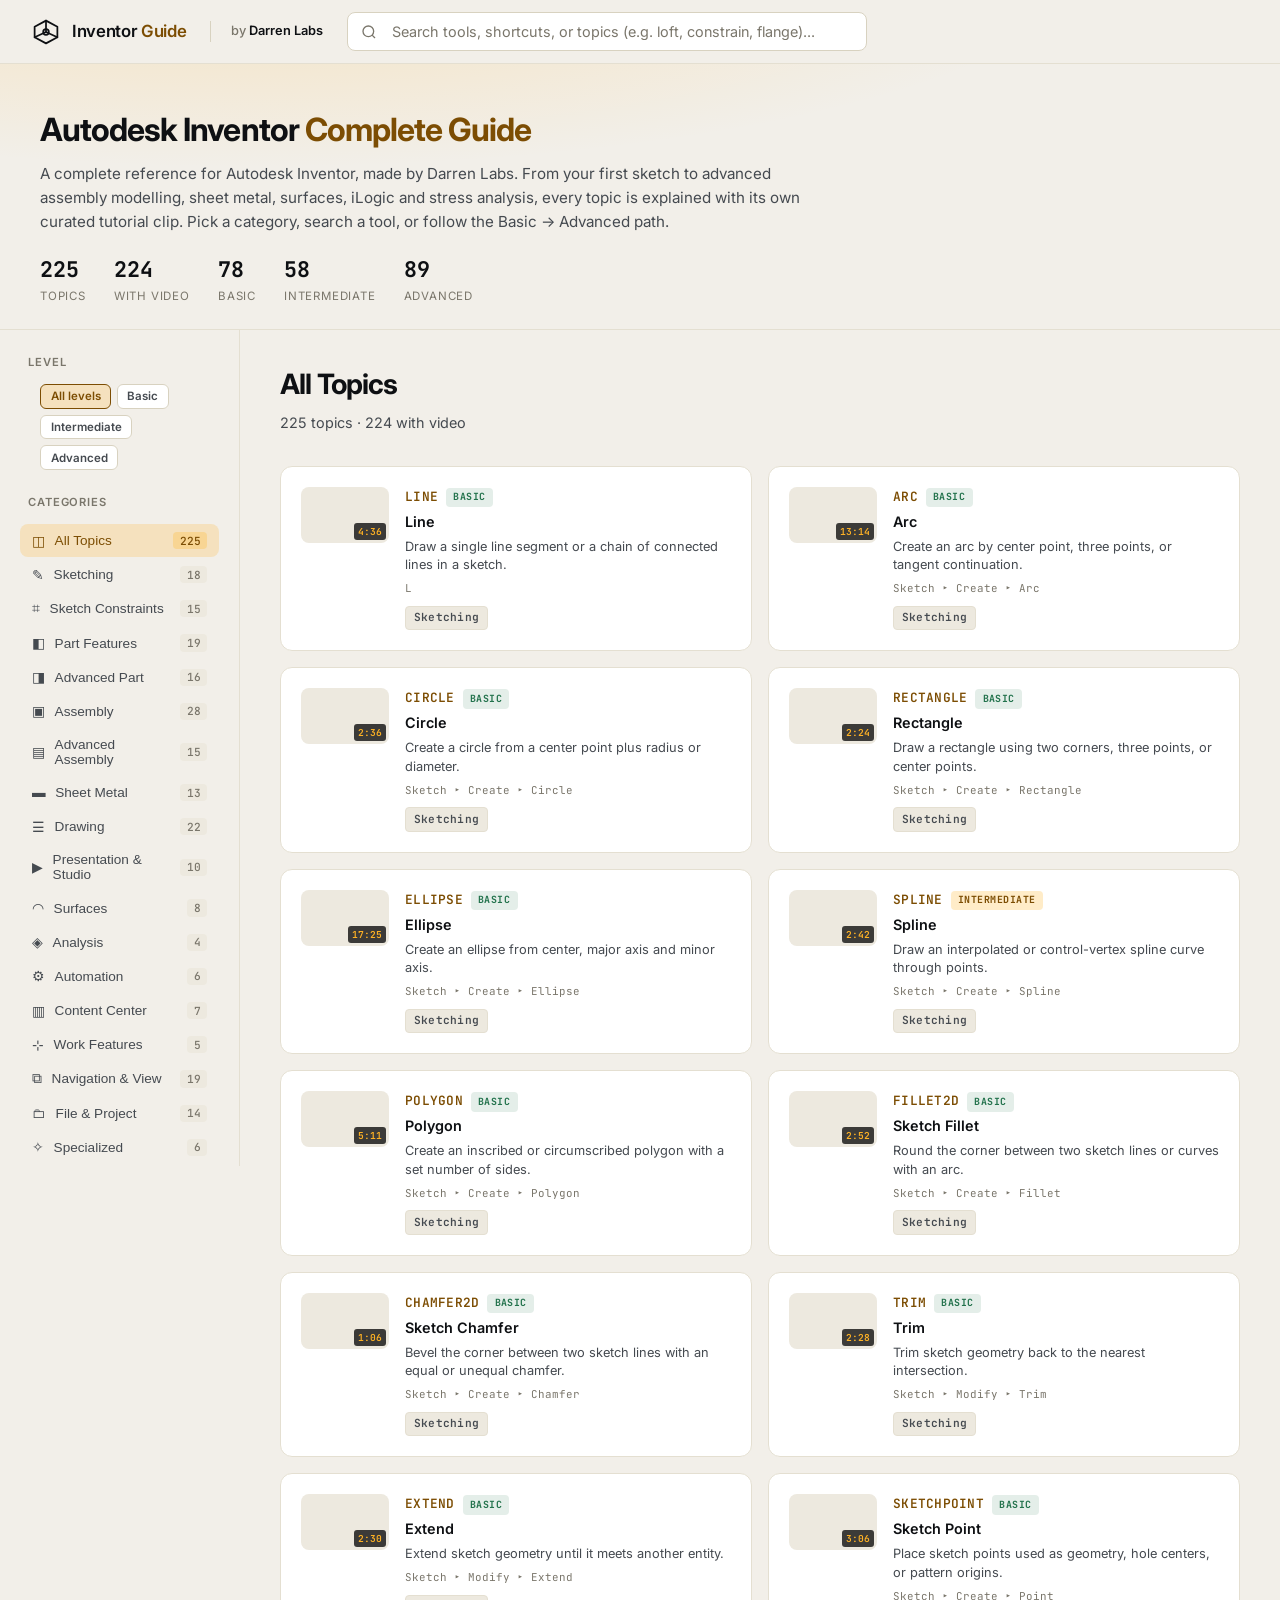
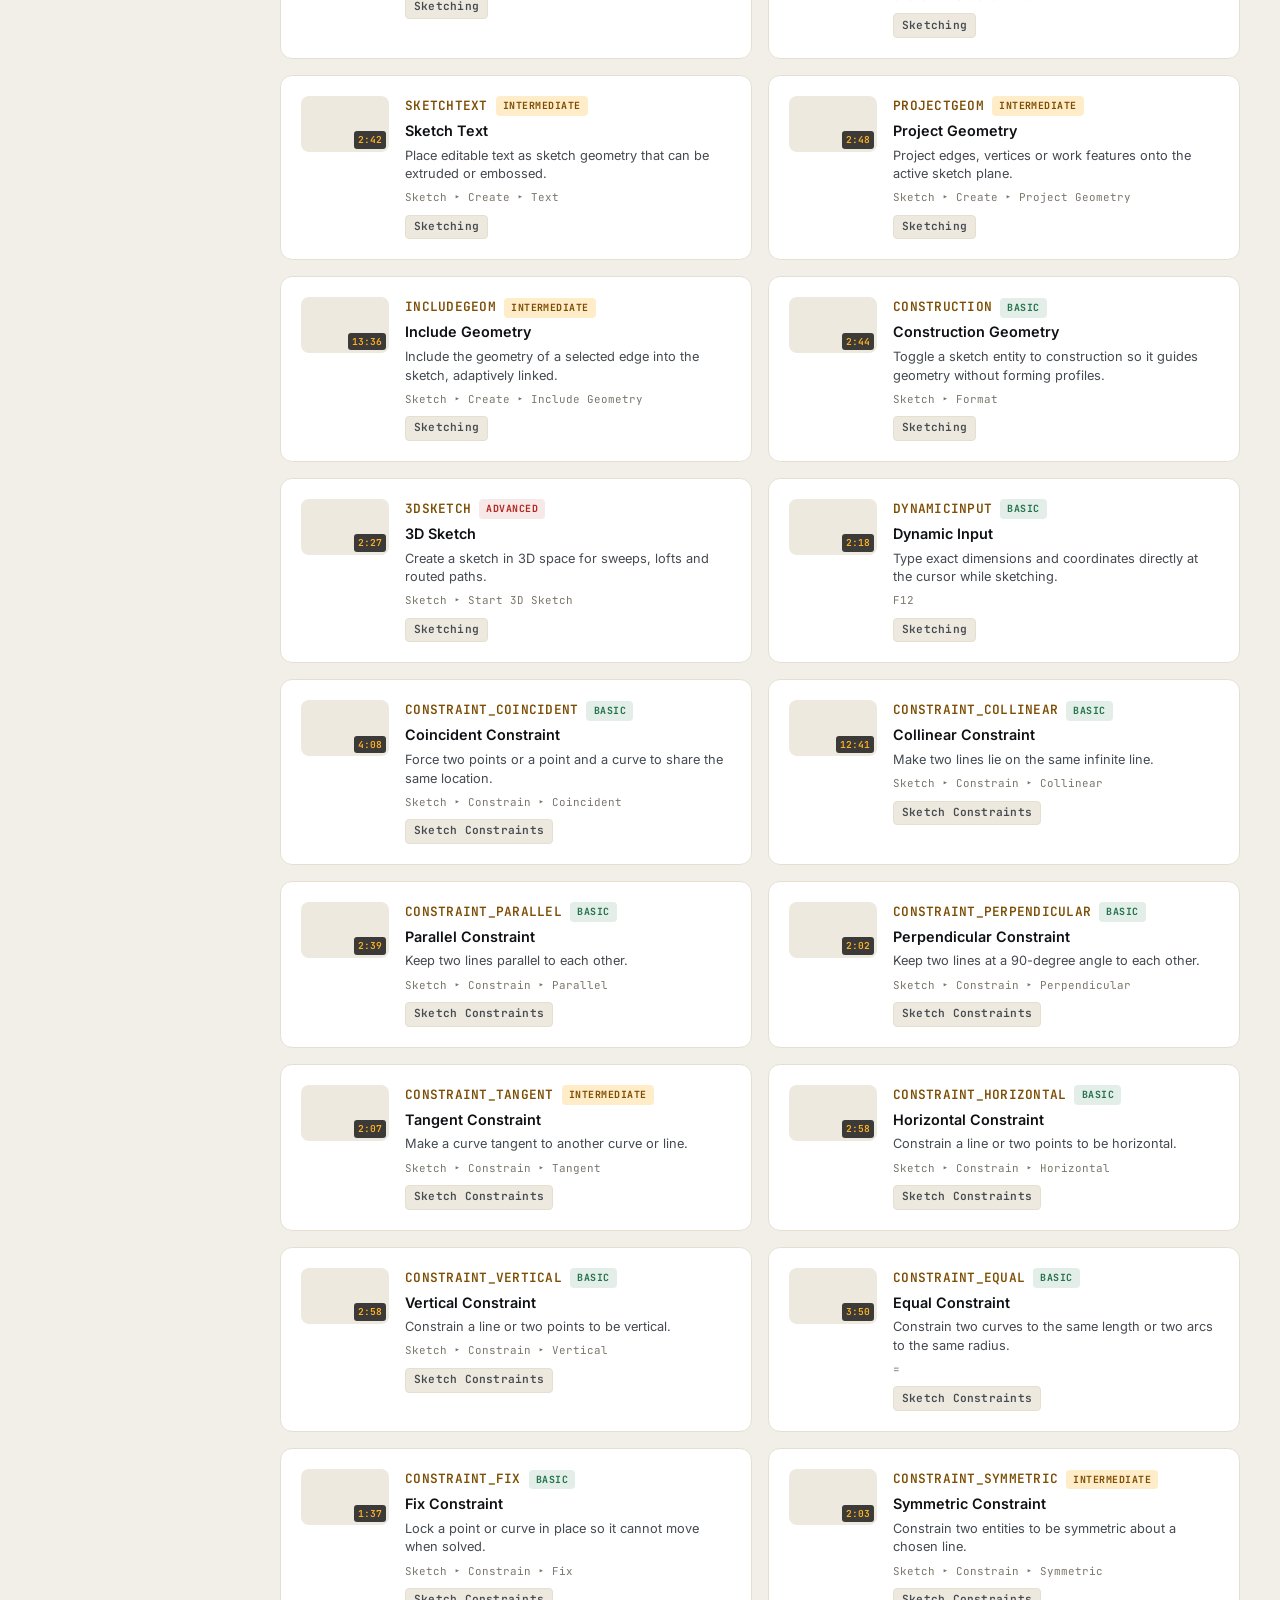
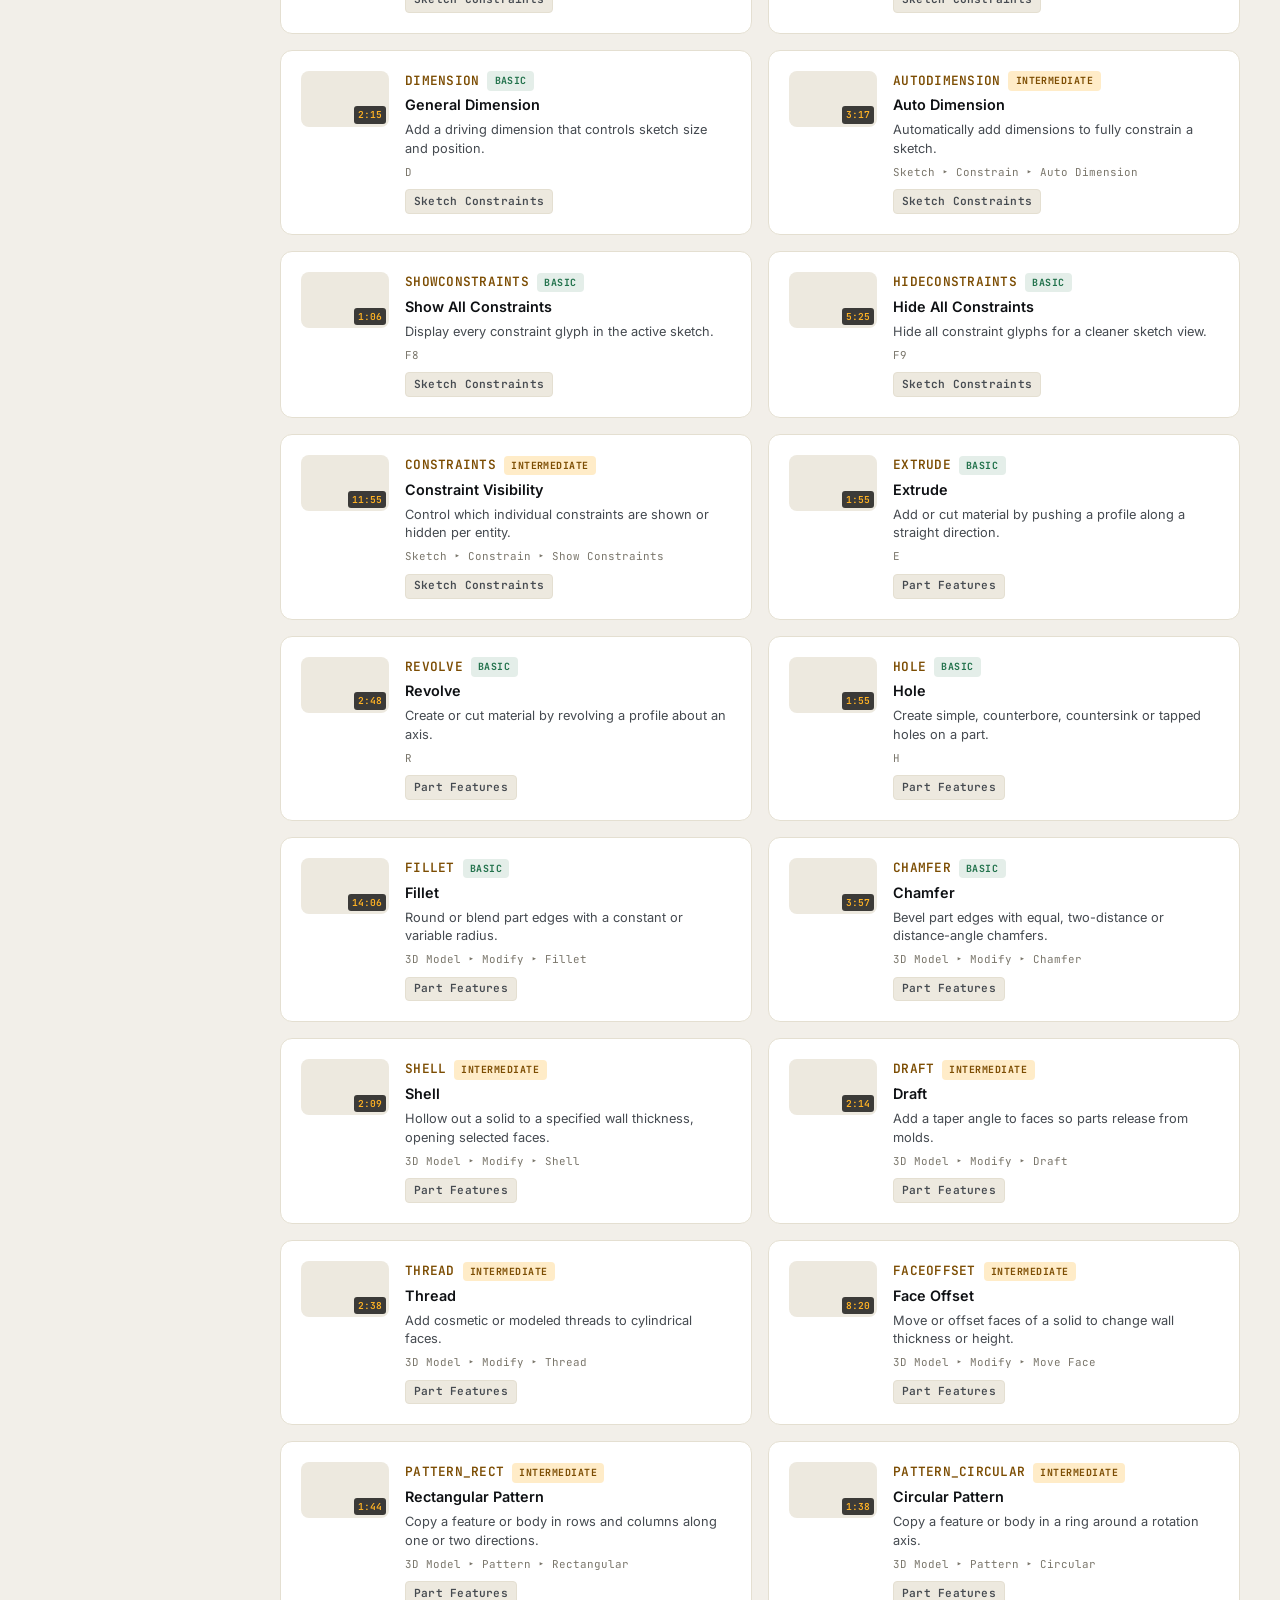
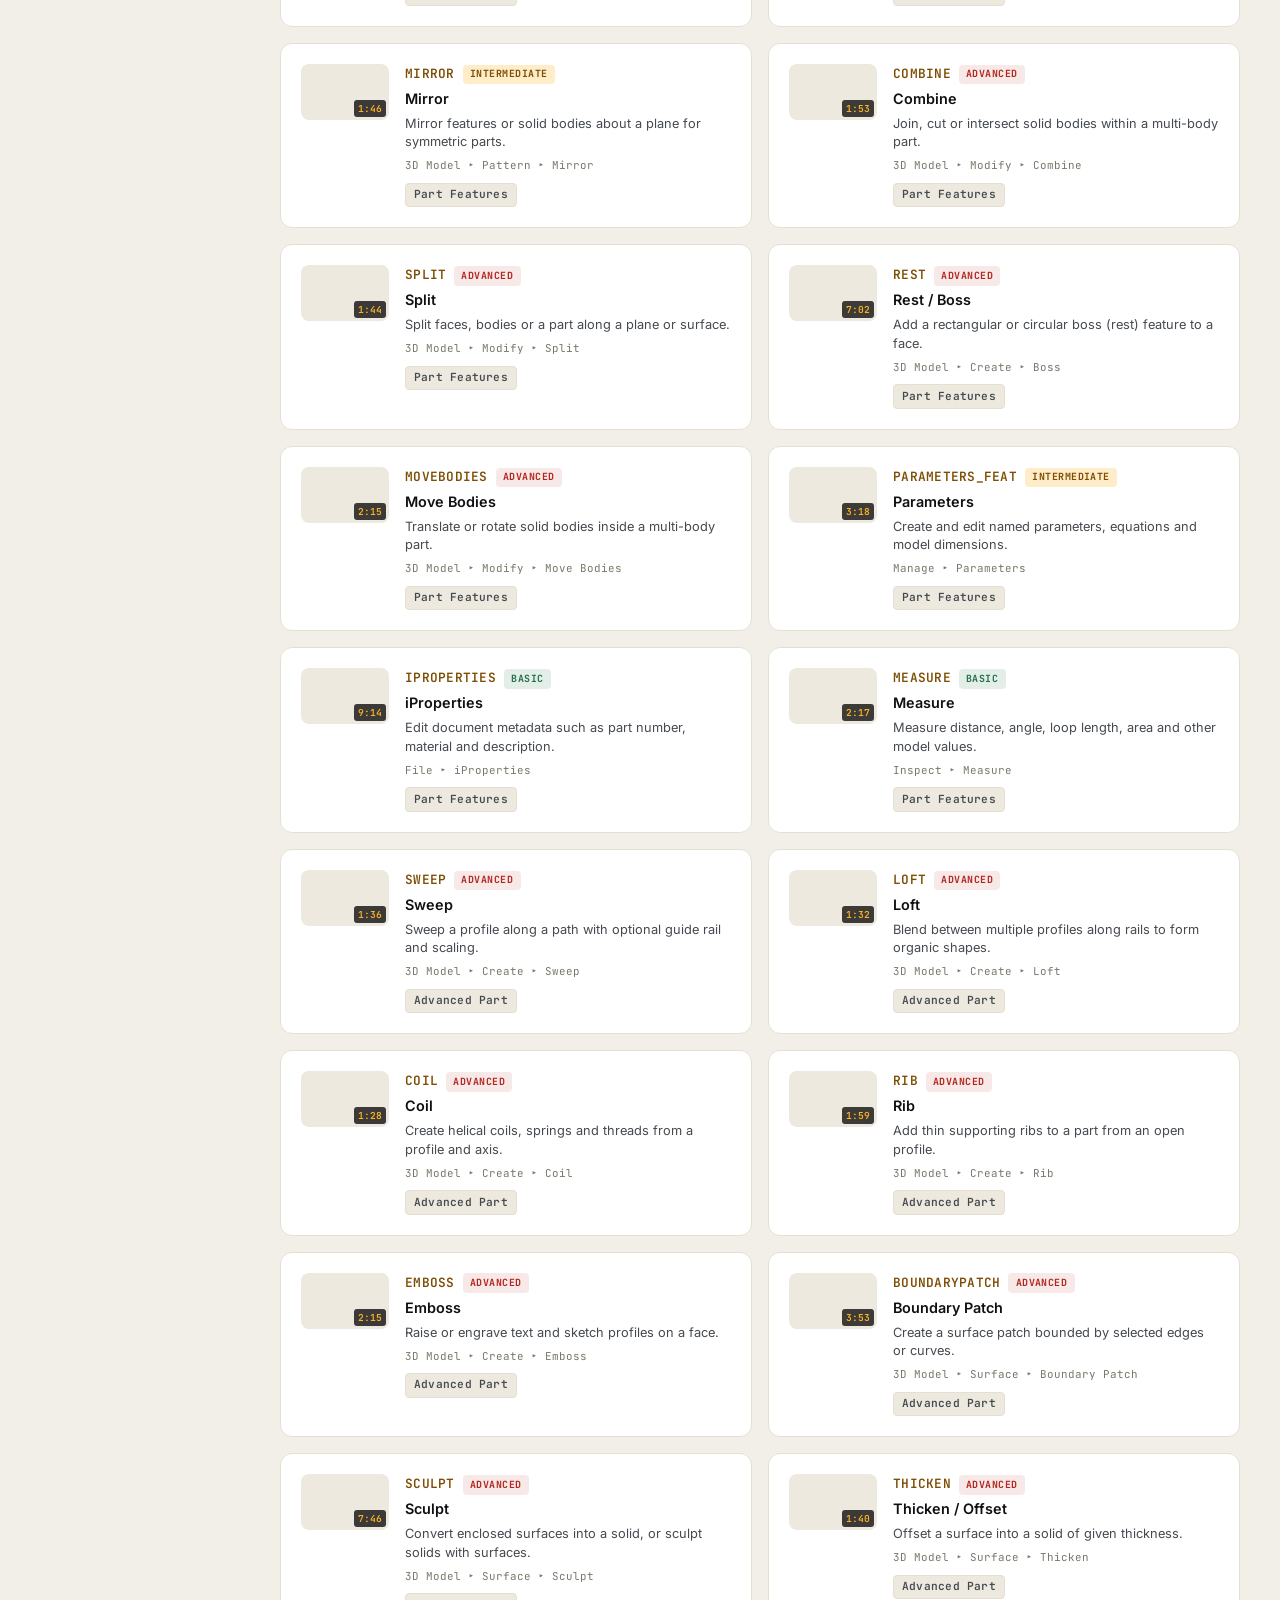
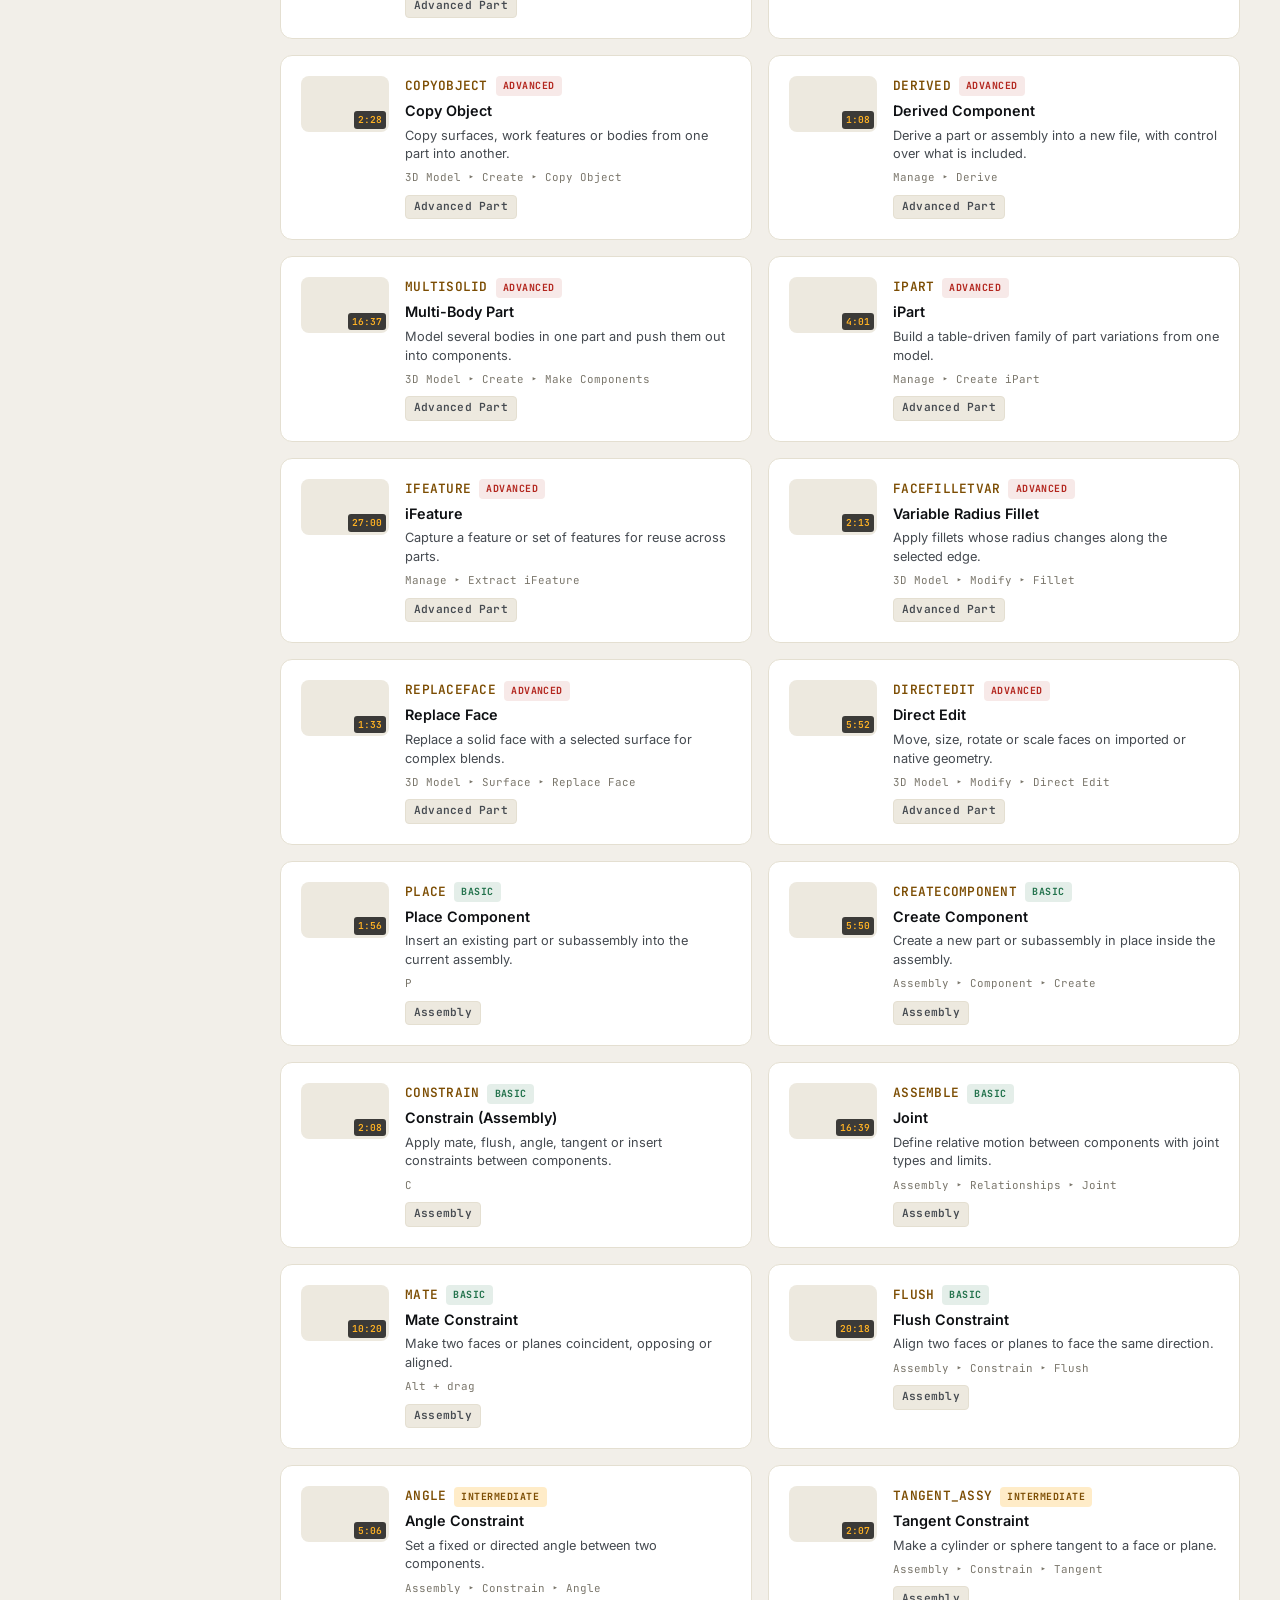
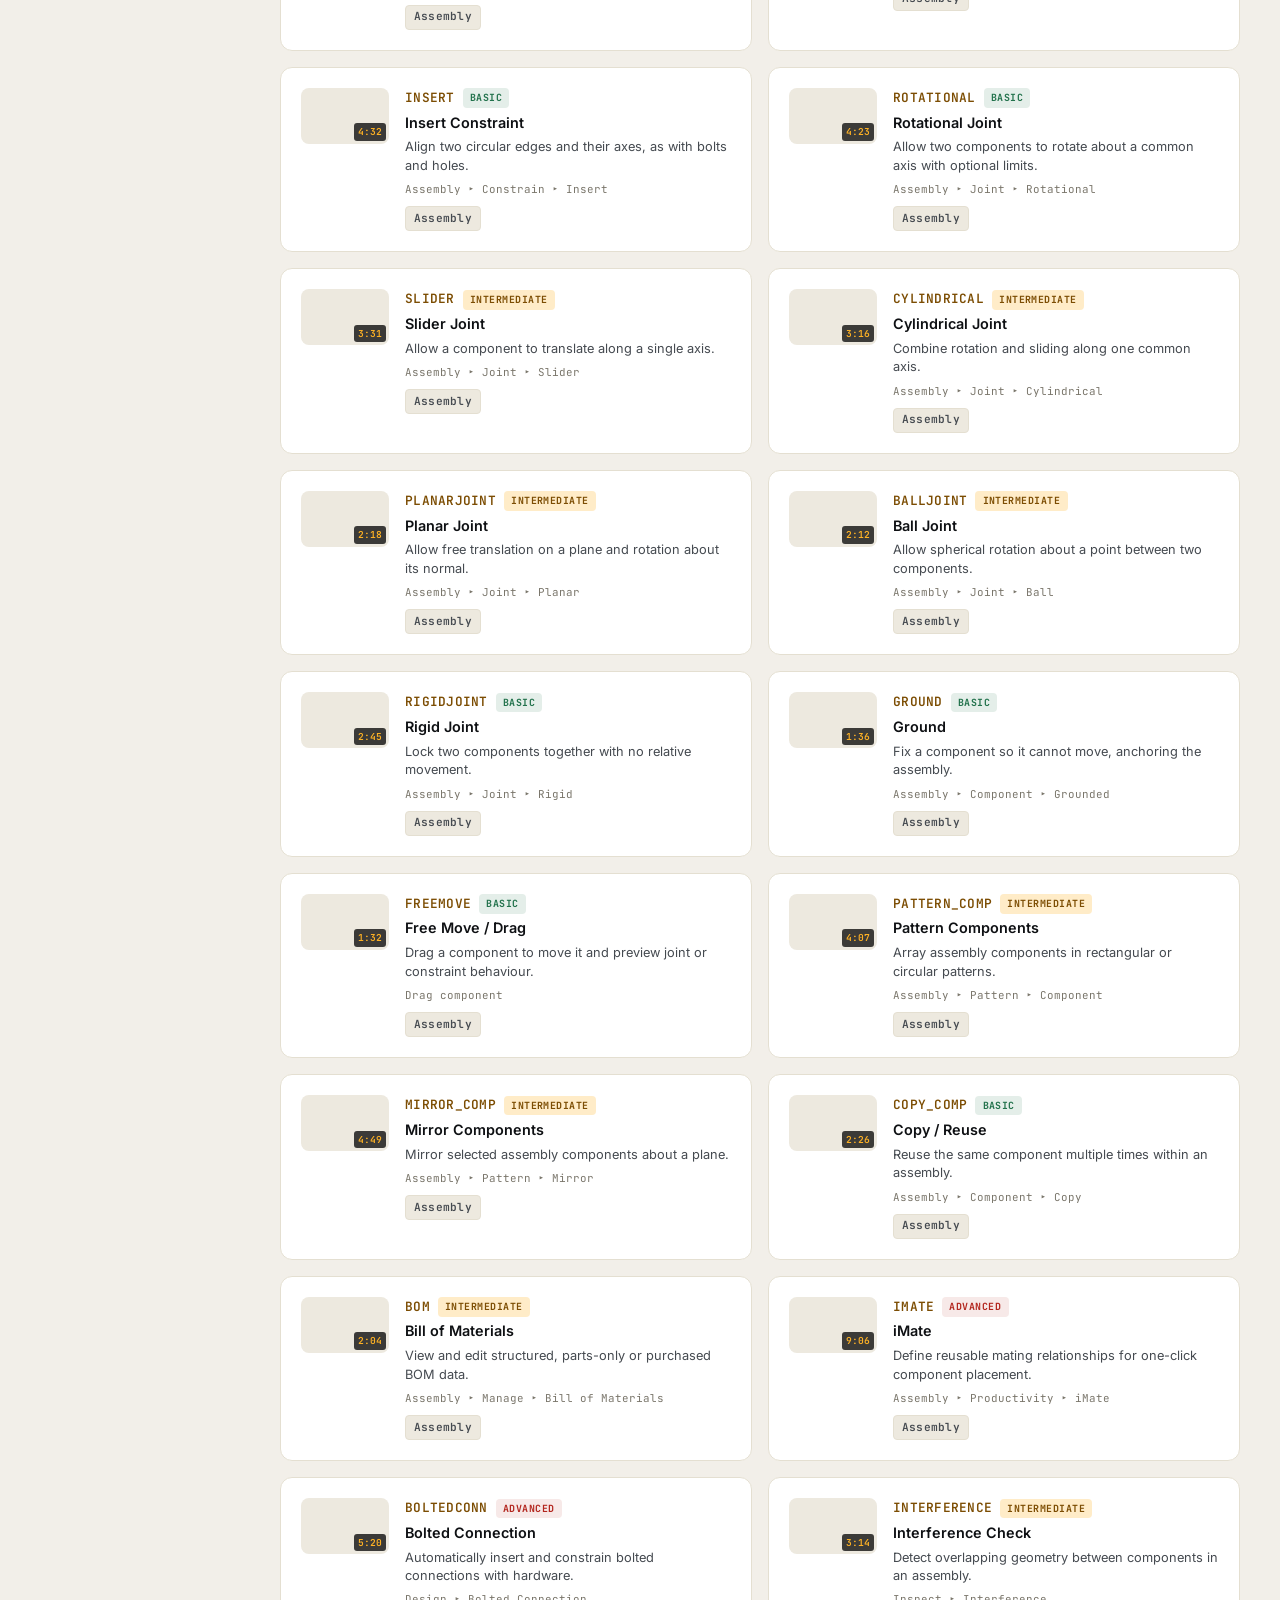
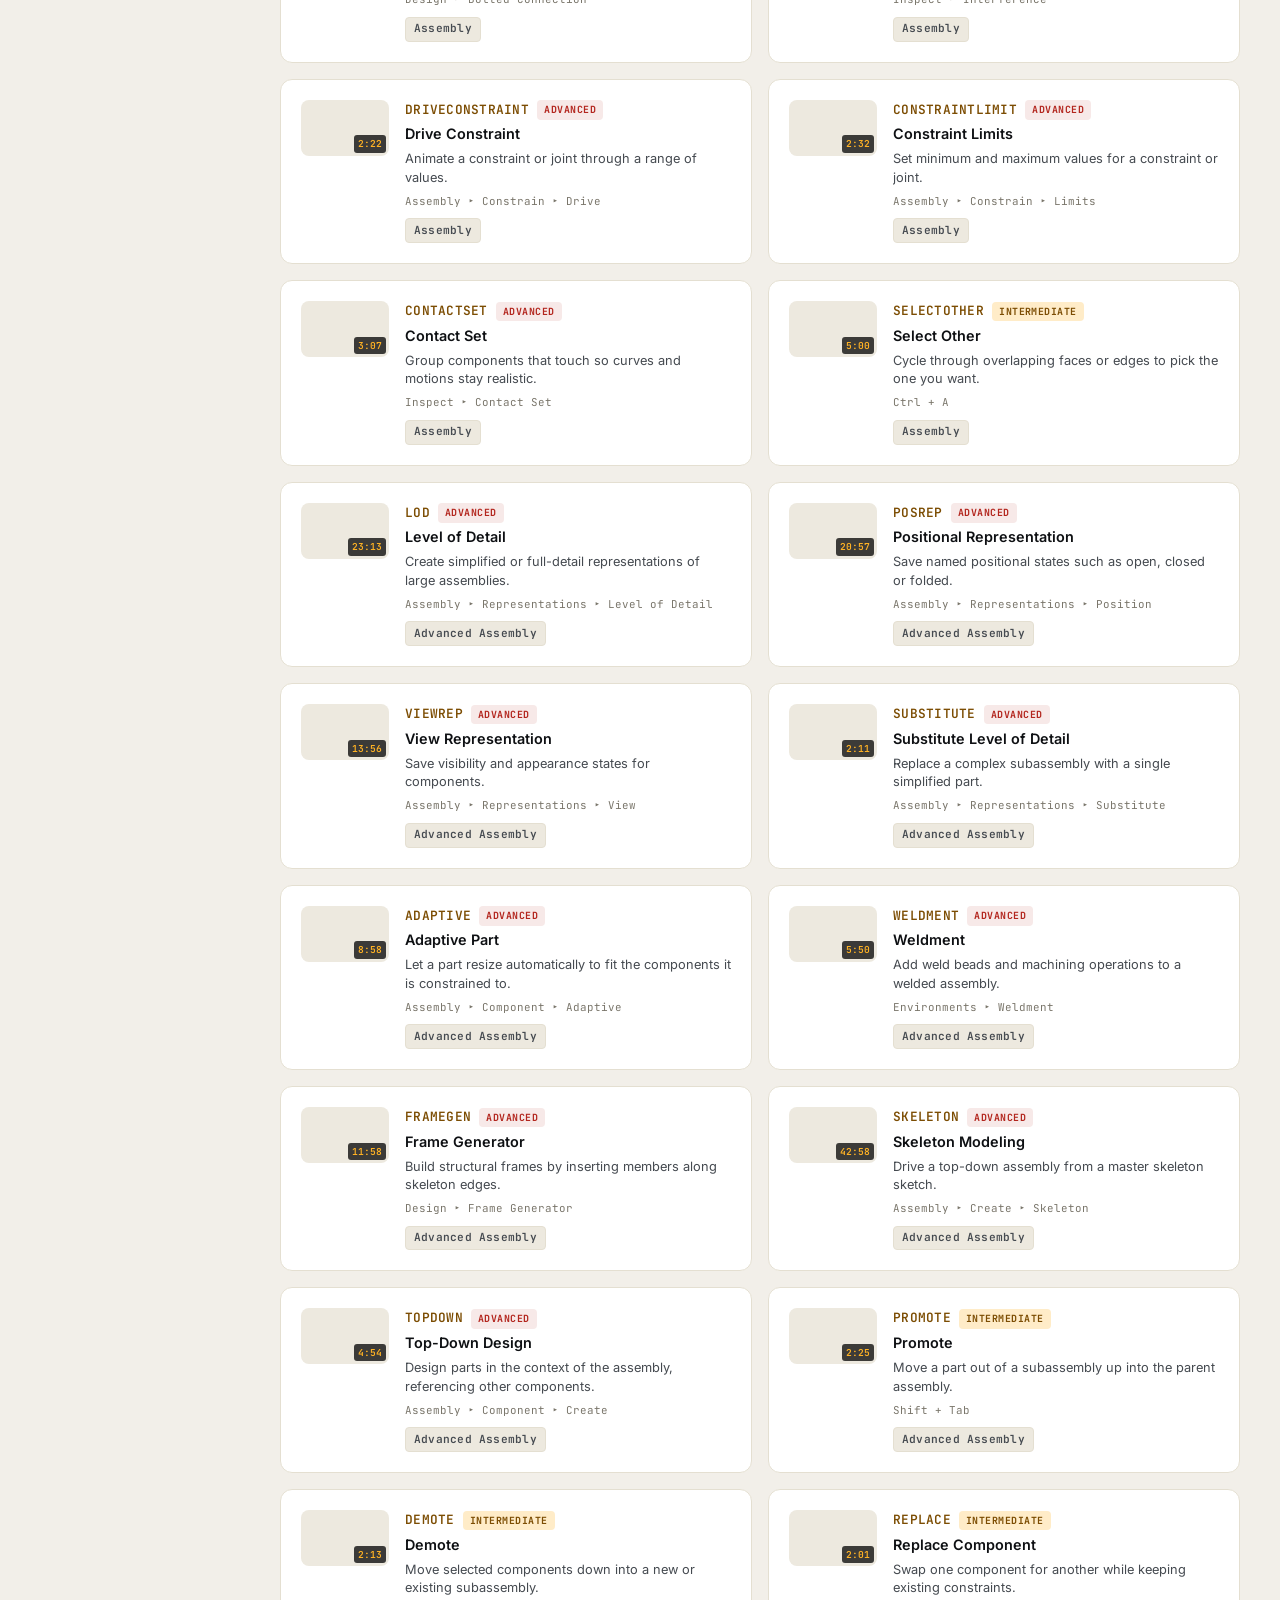
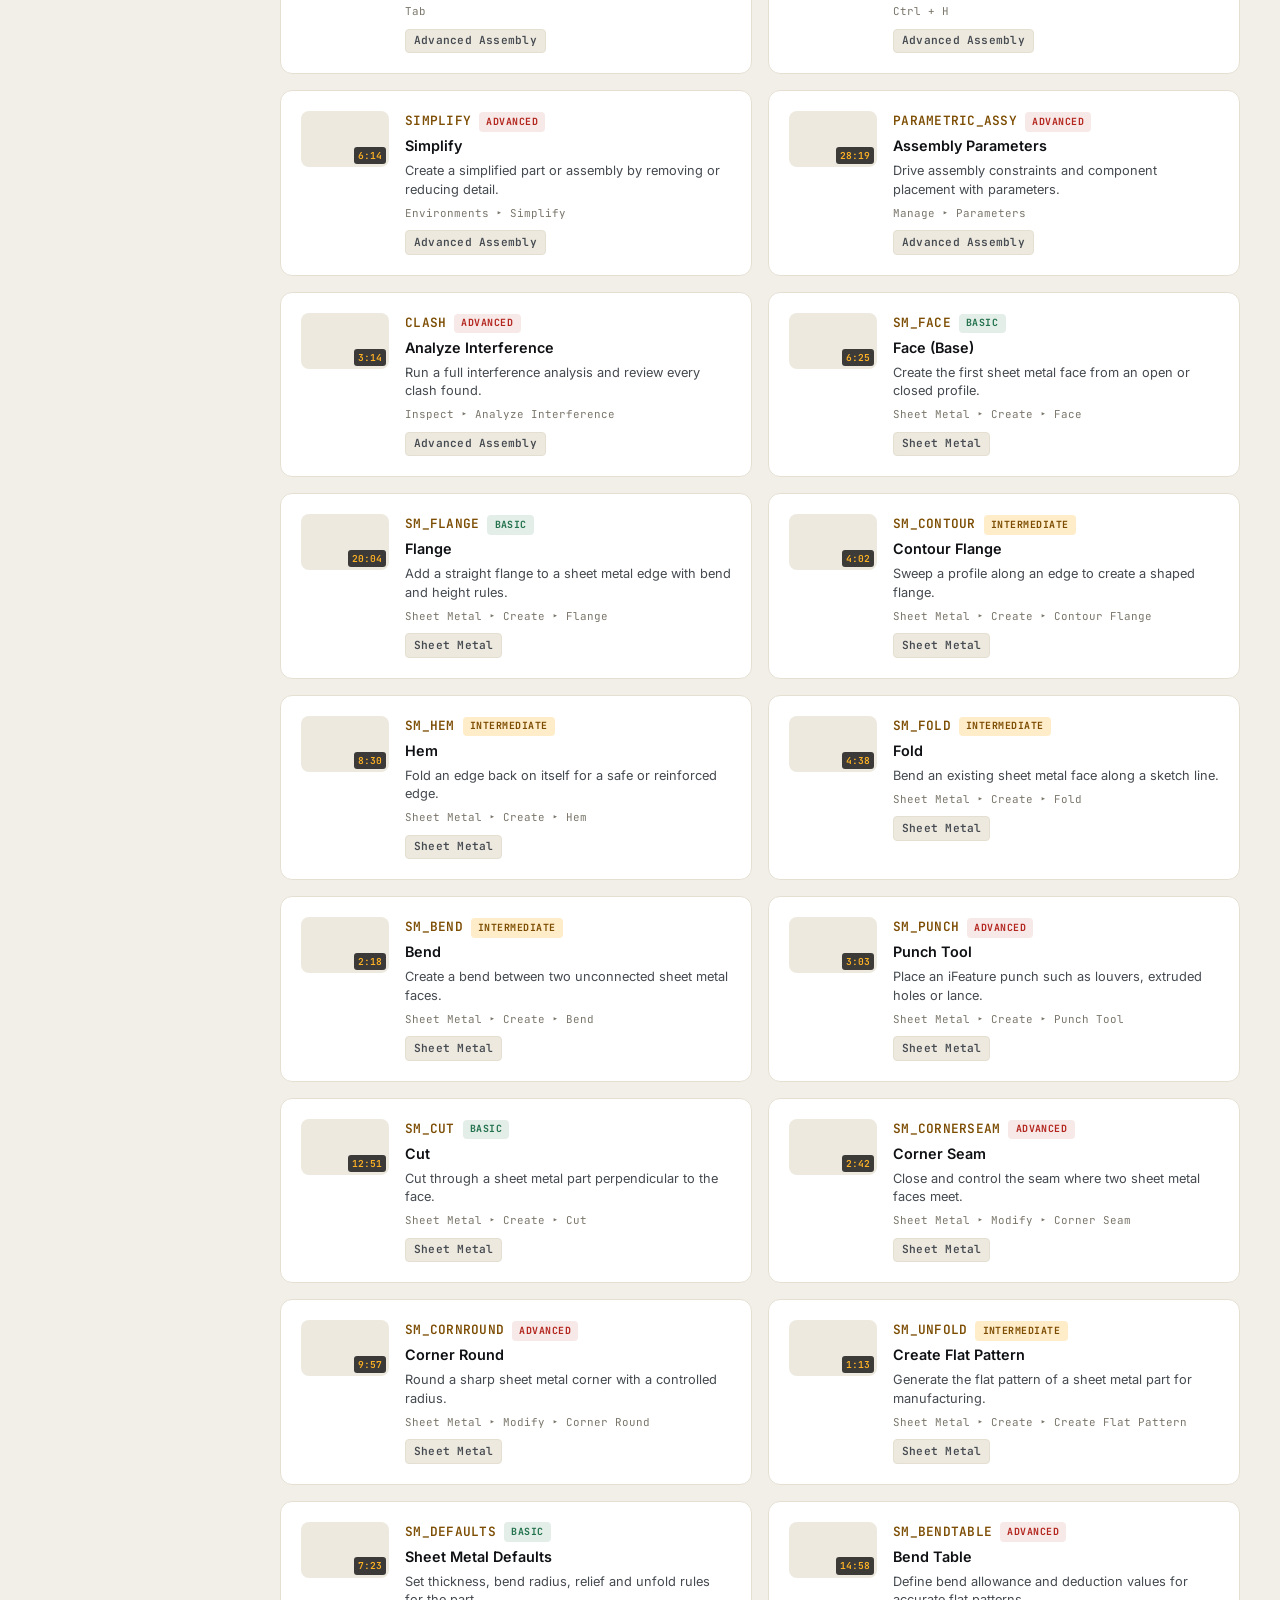
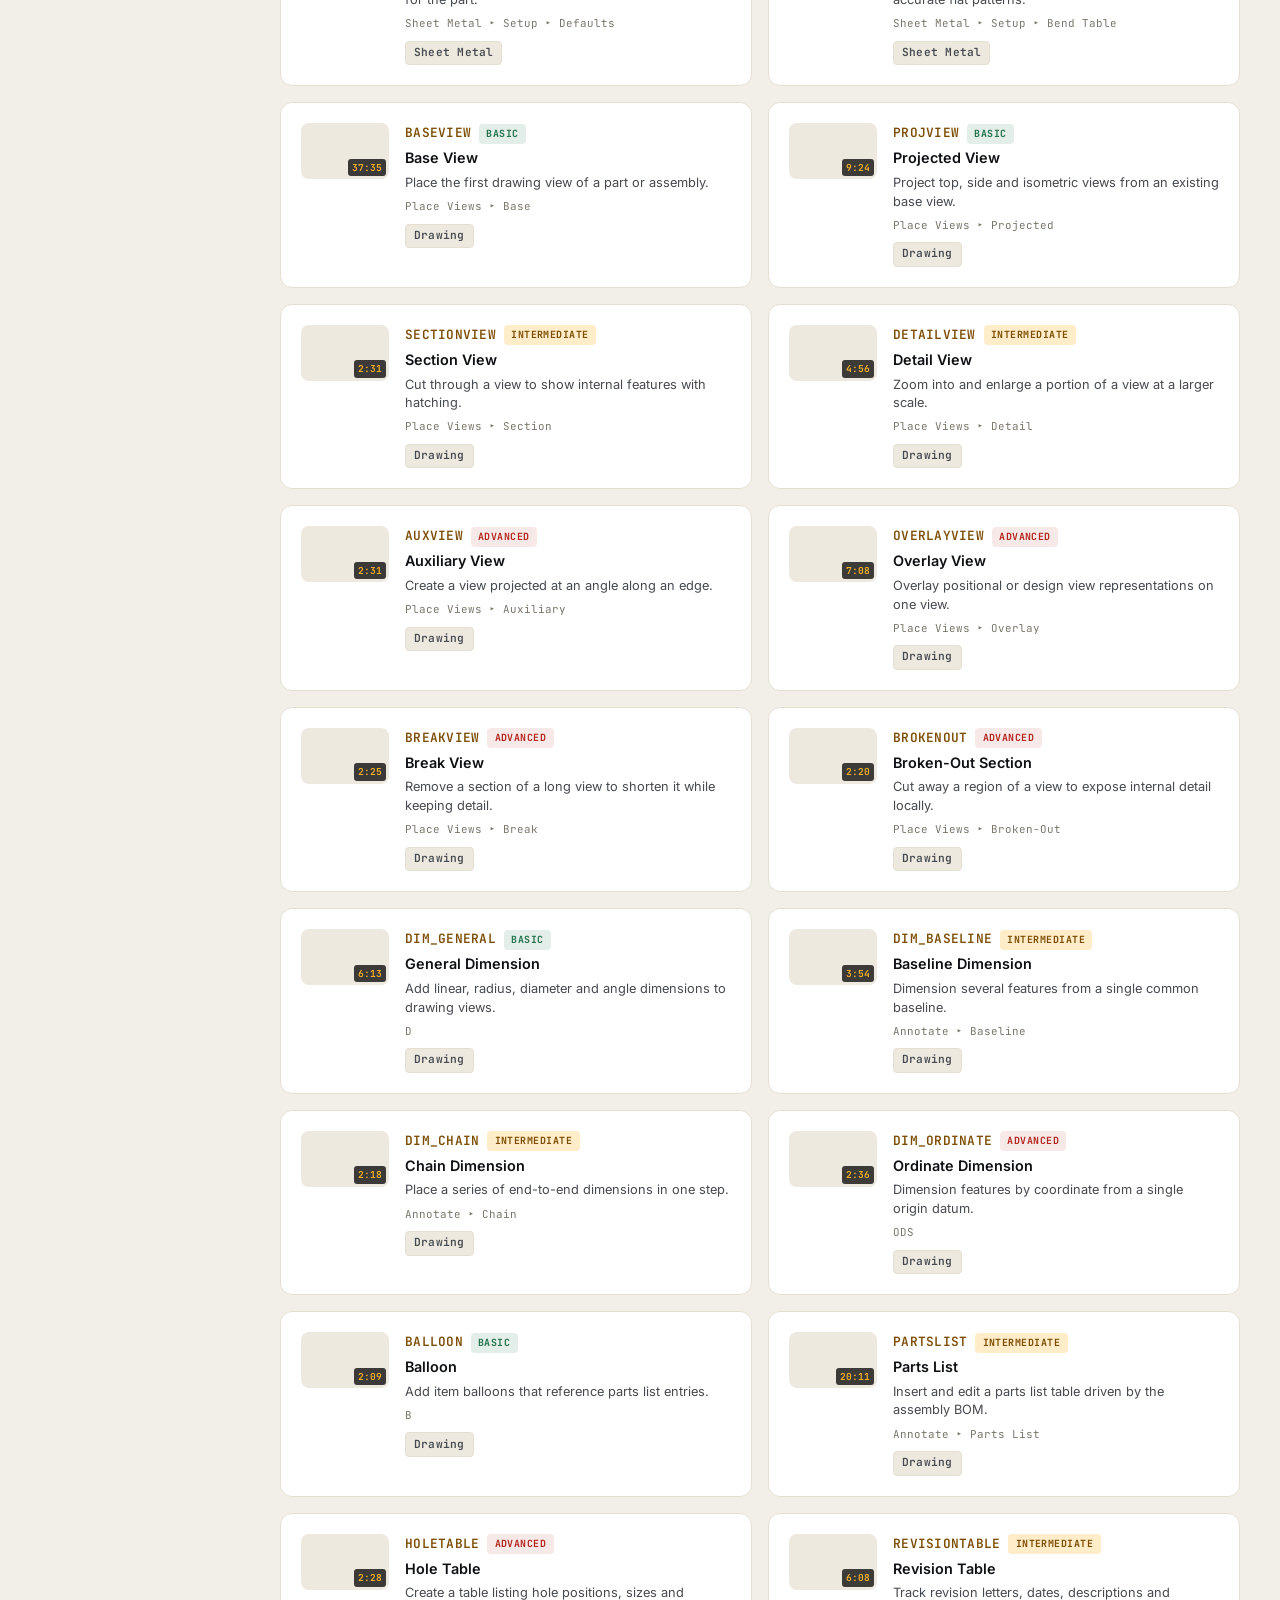
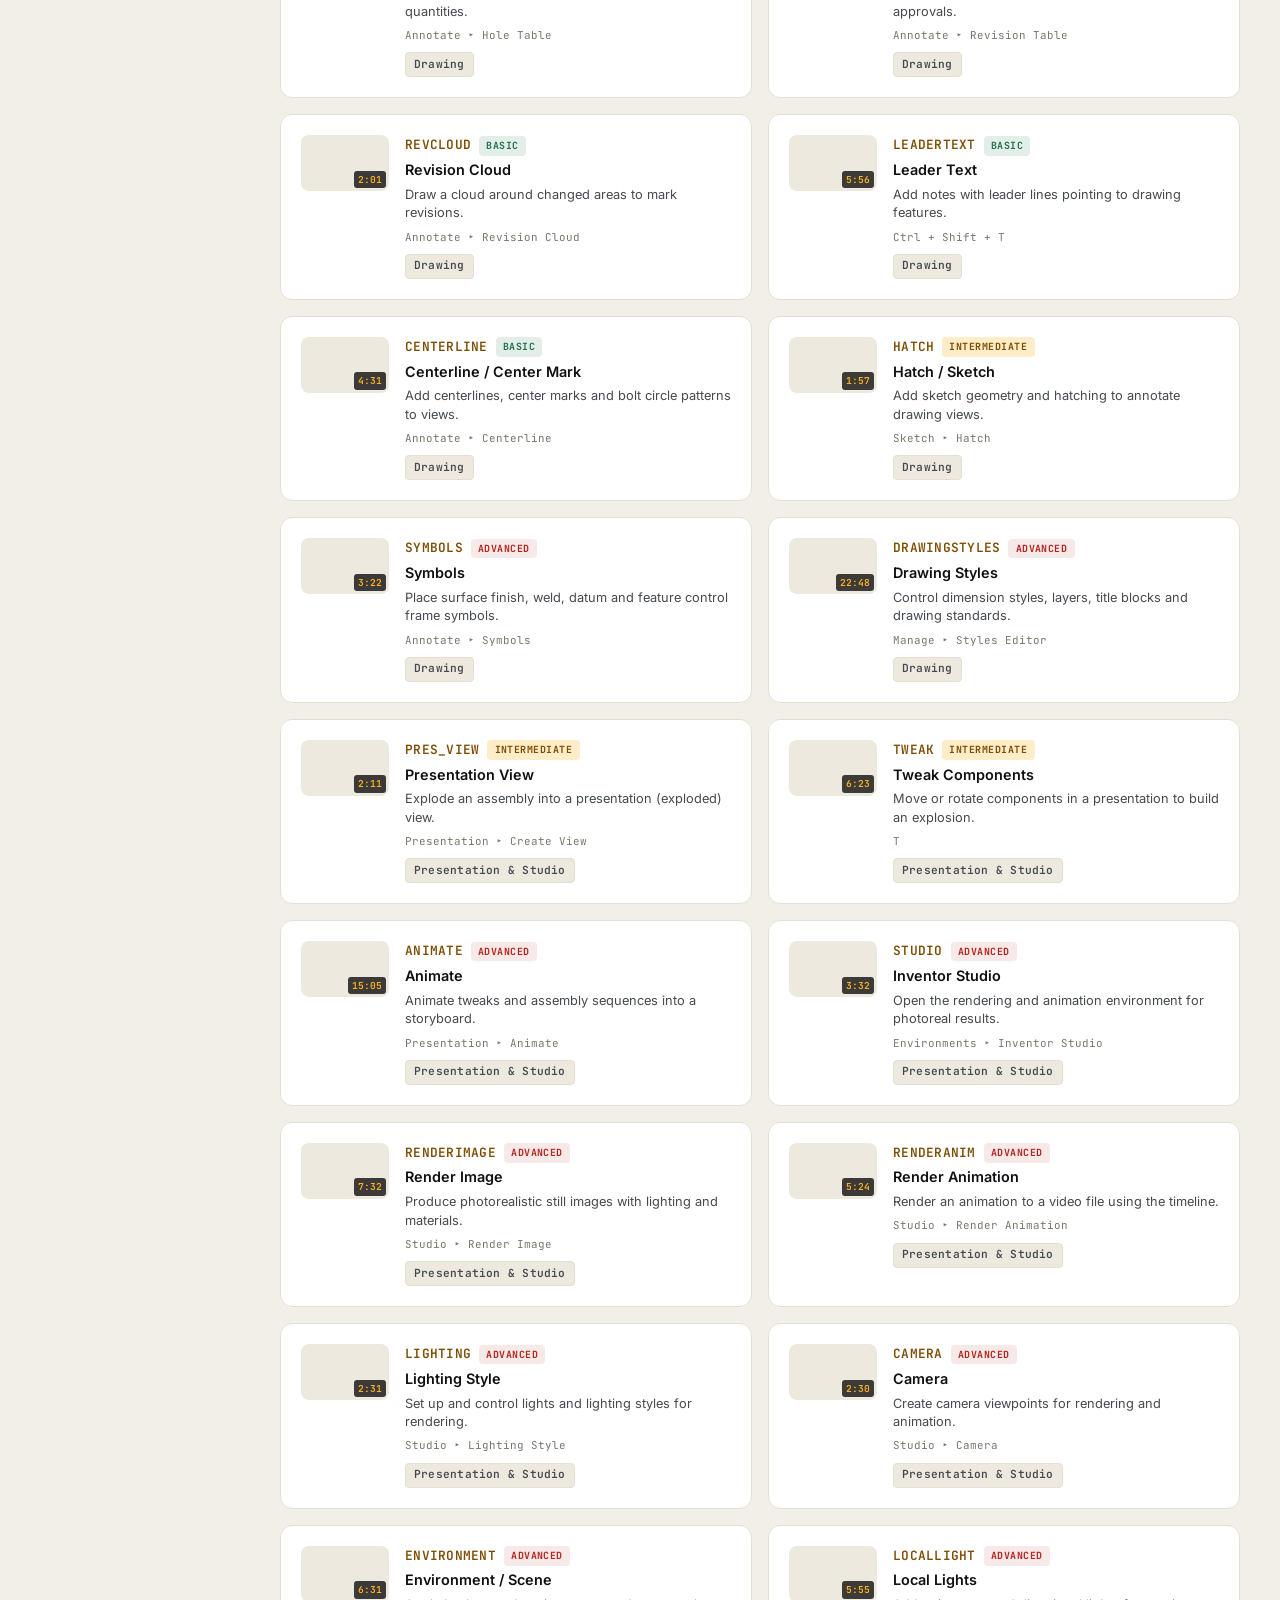
==== commit f1cb9edc: "Refine: Darren Labs kit chrome, standard footer, vendored theme - Light kit restyle: paper #F2EFE9, " ====
--- a/index.html
+++ b/index.html
@@ -3,34 +3,38 @@
 <head>
 <meta charset="UTF-8">
 <meta name="viewport" content="width=device-width, initial-scale=1.0">
-<title>Autodesk Inventor Guide — Complete Tutorial &amp; Command Reference</title>
-<meta name="description" content="A complete Autodesk Inventor guide: sketching, part modelling, advanced features, assembly, sheet metal, drawings, surfaces, iLogic and more — every topic with its own curated tutorial video.">
+<title>Autodesk Inventor Guide: Complete Tutorial &amp; Command Reference</title>
+<meta name="description" content="A complete Autodesk Inventor guide by Darren Labs: sketching, part modelling, advanced features, assembly, sheet metal, drawings, surfaces, iLogic and more, every topic with its own curated tutorial video.">
+<meta property="og:type" content="website">
+<meta property="og:site_name" content="Darren Labs">
+<meta property="og:title" content="Autodesk Inventor Guide: Complete Tutorial &amp; Command Reference">
+<meta property="og:description" content="A complete Autodesk Inventor guide by Darren Labs: sketching, part modelling, advanced features, assembly, sheet metal, drawings, surfaces, iLogic and more, every topic with its own curated tutorial video.">
+<meta property="og:url" content="https://darthsandd.github.io/inventor-guide/">
 <link rel="preconnect" href="https://fonts.googleapis.com">
 <link rel="preconnect" href="https://fonts.gstatic.com" crossorigin>
 <link href="https://fonts.googleapis.com/css2?family=Inter:wght@300;400;500;600;700&family=JetBrains+Mono:wght@400;500;600&display=swap" rel="stylesheet">
 <style>
 
+
 :root {
-  --bg: #0a0c10;
-  --surface: #12151a;
-  --surface-2: #181d24;
-  --surface-hover: #1e242c;
-  --border: #1f2730;
-  --border-subtle: #1a2028;
-  --text: #e8ecf1;
-  --text-secondary: #8892a0;
-  --text-muted: #5a6470;
-  --accent: #19d3c5;
-  --accent-dim: #12b3a8;
-  --accent-glow: rgba(25, 211, 197, 0.15);
-  --orange: #ff8a3d;
-  --orange-dim: #cc7f16;
-  --orange-glow: rgba(255, 159, 28, 0.12);
+  --bg: #F2EFE9;
+  --surface: #FFFFFF;
+  --surface-2: #EDE9DF;
+  --surface-hover: #F7F4EC;
+  --border: #D8D2C0;
+  --border-subtle: #E4DFD1;
+  --text: #0E1013;
+  --text-secondary: #454A50;
+  --text-muted: #7A766B;
+  --accent: #7C4D03;
+  --accent-dim: #A86E04;
+  --accent-glow: rgba(255, 178, 36, 0.22);
+  --accent-fill: #FFB224;
   --radius: 12px;
   --radius-sm: 8px;
   --radius-lg: 16px;
-  --shadow: 0 4px 24px rgba(0, 0, 0, 0.4);
-  --shadow-lg: 0 8px 40px rgba(0, 0, 0, 0.5);
+  --shadow: 0 4px 24px rgba(14, 16, 19, 0.08);
+  --shadow-lg: 0 8px 40px rgba(14, 16, 19, 0.16);
   --font-mono: 'JetBrains Mono', monospace;
   --font-sans: 'Inter', -apple-system, sans-serif;
   --transition: cubic-bezier(0.4, 0, 0.2, 1);
@@ -61,7 +65,7 @@
   position: sticky;
   top: 0;
   z-index: 100;
-  background: rgba(10, 12, 16, 0.85);
+  background: rgba(242, 239, 233, 0.9);
   backdrop-filter: blur(16px);
   -webkit-backdrop-filter: blur(16px);
   border-bottom: 1px solid var(--border-subtle);
@@ -135,7 +139,7 @@
   top: 64px;
   left: 0;
   height: 2px;
-  background: linear-gradient(90deg, var(--accent), var(--orange));
+  background: var(--accent-fill);
   z-index: 99;
   transition: width 0.1s linear;
   border-radius: 0 1px 1px 0;
@@ -211,7 +215,7 @@
   font-family: var(--font-mono);
 }
 
-.sidebar-link.active .count { background: rgba(25, 211, 197, 0.1); color: var(--accent); }
+.sidebar-link.active .count { background: rgba(255, 178, 36, 0.28); color: var(--accent); }
 
 /* Main content */
 .main {
@@ -311,7 +315,7 @@
   bottom: 3px;
   right: 3px;
   background: rgba(0, 0, 0, 0.75);
-  color: var(--accent);
+  color: var(--accent-fill);
   font-family: var(--font-mono);
   font-size: 0.6rem;
   padding: 1px 4px;
@@ -390,7 +394,7 @@
   font-size: 0.7rem;
   font-weight: 600;
   background: var(--surface-2);
-  color: var(--orange);
+  color: var(--text-secondary);
   padding: 0.15rem 0.5rem;
   border-radius: 4px;
   border: 1px solid var(--border-subtle);
@@ -425,7 +429,7 @@
   position: fixed;
   inset: 0;
   z-index: 1000;
-  background: rgba(0, 0, 0, 0.8);
+  background: rgba(14, 16, 19, 0.62);
   backdrop-filter: blur(8px);
   -webkit-backdrop-filter: blur(8px);
   display: flex;
@@ -567,6 +571,43 @@
   .modal-overlay { padding: 0.5rem; }
 }
 
+/* ── site credit + support ───────────────────────────────────────── */
+.site-credit{
+  --sc-text:#0E1013; --sc-muted:#7A766B; --sc-link:#7C4D03;
+  --sc-border:#D8D2C0; --sc-btn-bg:#FFB224; --sc-btn-fg:#0E1013;
+  position:relative; z-index:2;
+  max-width:1180px; margin:0 auto; padding:26px 24px 34px;
+  border-top:1px solid var(--sc-border);
+  display:flex; flex-wrap:wrap; gap:16px 22px; align-items:center; justify-content:space-between;
+  font-size:.86rem; color:var(--sc-muted); line-height:1.5;
+}
+.site-credit .sc-made{margin:0; font-size:.9rem; color:var(--sc-muted)}
+.site-credit .sc-made strong{color:var(--sc-text); font-weight:700}
+.site-credit .sc-links{display:flex; flex-wrap:wrap; gap:7px; align-items:center; margin:7px 0 0}
+.site-credit .sc-links a{color:var(--sc-link); text-decoration:none; border-bottom:1px solid transparent; transition:border-color .15s}
+.site-credit .sc-links a:hover{border-bottom-color:currentColor}
+.site-credit .sc-links span{opacity:.45}
+.site-credit .sc-saweria{
+  display:inline-flex; align-items:center; gap:9px; white-space:nowrap;
+  padding:11px 19px; border-radius:999px; font-weight:700; font-size:.86rem;
+  text-decoration:none; background:var(--sc-btn-bg); color:var(--sc-btn-fg);
+  border:1px solid rgba(0,0,0,.12); transition:transform .15s, box-shadow .15s;
+}
+.site-credit .sc-saweria:hover{transform:translateY(-1px); box-shadow:0 9px 24px rgba(14,16,19,.22)}
+.site-credit .sc-cup{font-size:1.06em; line-height:1}
+.site-credit--inline{padding:16px 0 4px; border-top:1px solid var(--sc-border); margin-top:14px}
+.site-credit--inline .sc-made{display:flex; flex-wrap:wrap; gap:7px; align-items:center; justify-content:center}
+.site-credit--inline .sc-links--inline{margin:0}
+.site-credit--inline .sc-saweria{padding:8px 15px; font-size:.8rem}
+@media(max-width:640px){
+  .site-credit{flex-direction:column; align-items:flex-start; text-align:left}
+  .site-credit--inline{align-items:center}
+}
+
+/* ── Darren Labs chrome additions ─────────────────────────── */
+.site-credit .sc-made a{color:var(--sc-link); font-weight:600; text-decoration:none; border-bottom:1px solid transparent; transition:border-color .15s}
+.site-credit .sc-made a:hover{border-bottom-color:currentColor}
+
 /* ── Inventor additions ─────────────────────────────────────── */
 .header-brand .accent { color: var(--accent); }
 .hero {
@@ -587,9 +628,9 @@
   letter-spacing: .05em; padding: .12rem .45rem; border-radius: 4px; margin-left: .5rem;
   vertical-align: middle; font-family: var(--font-mono);
 }
-.level-Basic { background: rgba(25,211,197,.13); color: #19d3c5; }
-.level-Intermediate { background: rgba(255,138,61,.14); color: #ff8a3d; }
-.level-Advanced { background: rgba(255,71,110,.14); color: #ff476e; }
+.level-Basic { background: rgba(34,114,76,.12); color: #22724C; }
+.level-Intermediate { background: rgba(255,178,36,.25); color: #7C4D03; }
+.level-Advanced { background: rgba(179,38,30,.10); color: #B3261E; }
 
 .card-key { display: flex; flex-wrap: wrap; gap: .35rem; margin-top: .5rem; }
 .card-path { font-size: .68rem; color: var(--text-muted); font-family: var(--font-mono); margin-top: .35rem; }
@@ -605,7 +646,14 @@
 
 .legend { display:flex; gap:1rem; align-items:center; padding: 0 2.5rem 1.25rem; flex-wrap: wrap; font-size:.75rem; color: var(--text-muted);}
 .legend .sw { width:10px; height:10px; border-radius:2px; display:inline-block; margin-right:.35rem; vertical-align:middle;}
-.legend .b{background:#19d3c5;} .legend .i{background:#ff8a3d;} .legend .a{background:#ff476e;}
+.legend .b{background:#22724C;} .legend .i{background:#FFB224;} .legend .a{background:#B3261E;}
+
+.header-by {
+  font-size: .8rem; font-weight: 500; color: var(--text-muted);
+  white-space: nowrap; border-left: 1px solid var(--border); padding-left: 1.25rem;
+}
+.header-by strong { color: var(--text); font-weight: 600; }
+@media (max-width: 900px) { .header-by { display: none; } }
 
 </style>
 </head>
@@ -622,6 +670,7 @@
     </svg>
     <span>Inventor <span class="accent">Guide</span></span>
   </a>
+  <span class="header-by">by <strong>Darren Labs</strong></span>
   <div class="header-search">
     <svg viewBox="0 0 24 24" fill="none" stroke="currentColor" stroke-width="2"><circle cx="11" cy="11" r="8"/><path d="m21 21-4.35-4.35"/></svg>
     <input type="text" id="searchInput" placeholder="Search tools, shortcuts, or topics (e.g. loft, constrain, flange)...">
@@ -630,7 +679,7 @@
 
 <section class="hero">
   <h1>Autodesk Inventor <span class="accent">Complete Guide</span></h1>
-  <p>From your very first sketch to advanced assembly modelling, sheet metal, surfaces, iLogic and stress analysis — every topic explained, with its own curated tutorial clip. Pick a category, search a tool, or follow the Basic &rarr; Advanced path.</p>
+  <p>A complete reference for Autodesk Inventor, made by Darren Labs. From your first sketch to advanced assembly modelling, sheet metal, surfaces, iLogic and stress analysis, every topic is explained with its own curated tutorial clip. Pick a category, search a tool, or follow the Basic &rarr; Advanced path.</p>
   <div class="hero-stats">
     <div class="hero-stat"><b>225</b><span>Topics</span></div>
     <div class="hero-stat"><b>224</b><span>With video</span></div>
@@ -666,11 +715,23 @@
 </div>
 
 <div class="legend">
-  <span><span class="sw b"></span>Basic — start here</span>
+  <span><span class="sw b"></span>Basic: start here</span>
   <span><span class="sw i"></span>Intermediate</span>
   <span><span class="sw a"></span>Advanced</span>
   <span style="margin-left:auto">Click any card's thumbnail to play its tutorial</span>
 </div>
+
+<footer class="site-credit">
+  <div>
+    <p class="sc-made">Made by <strong>Darren Labs</strong> · Built by <strong>Darren Lieu</strong> · <a href="https://saweria.co/darren111" target="_blank" rel="noopener">Support on Saweria</a></p>
+    <p class="sc-links">
+      <a href="https://darthsandd.github.io/darren-labs-site/">Darren Labs</a><span>·</span>
+      <a href="https://github.com/DarthSandD">GitHub</a><span>·</span>
+      <a href="https://www.linkedin.com/in/tri-adi-setiawan-41b9131b5/">LinkedIn</a><span>·</span>
+      <a href="https://darthsandd.github.io/autocad-guide/">AutoCAD Guide</a>
+    </p>
+  </div>
+</footer>
 
 <!-- Video Modal -->
 <div class="modal-overlay" id="modalOverlay">
@@ -4073,7 +4134,7 @@
           <div class="play-overlay"><svg viewBox="0 0 24 24" fill="currentColor"><polygon points="6,4 20,12 6,20"/></svg></div>
           <div class="clip-time">${fmtTime(v.dur)}</div>
         </div>`
-      : `<div class="card-thumb no-video" data-cmd="${escapeHtml(cmd.key)}" data-title="${escapeHtml(cmd.name)}" title="No clip yet — click to search YouTube">
+      : `<div class="card-thumb no-video" data-cmd="${escapeHtml(cmd.key)}" data-title="${escapeHtml(cmd.name)}" title="No clip yet: click to search YouTube">
           <div class="no-clip">
             <svg viewBox="0 0 24 24" fill="none" stroke="currentColor" stroke-width="2"><circle cx="12" cy="12" r="9"/><path d="M9.5 9.5h.01M14.5 9.5h.01M9 15c1-1 2-1.5 3-1.5s2 .5 3 1.5"/></svg>
             <span>No clip</span>
@@ -4135,7 +4196,7 @@
 
 // ─── Modal / YouTube Player ─────────────────────────────────────
 function openModal(video) {
-  $modalCmd.textContent = (video.cmdKey || '') + ' — tutorial';
+  $modalCmd.textContent = (video.cmdKey || '') + ': tutorial';
   $modalName.textContent = video.title || 'Tutorial';
   $modalTime.textContent = video.end ? 'Length ' + fmtTime(video.end) : '';
   $modalOverlay.classList.add('open');
